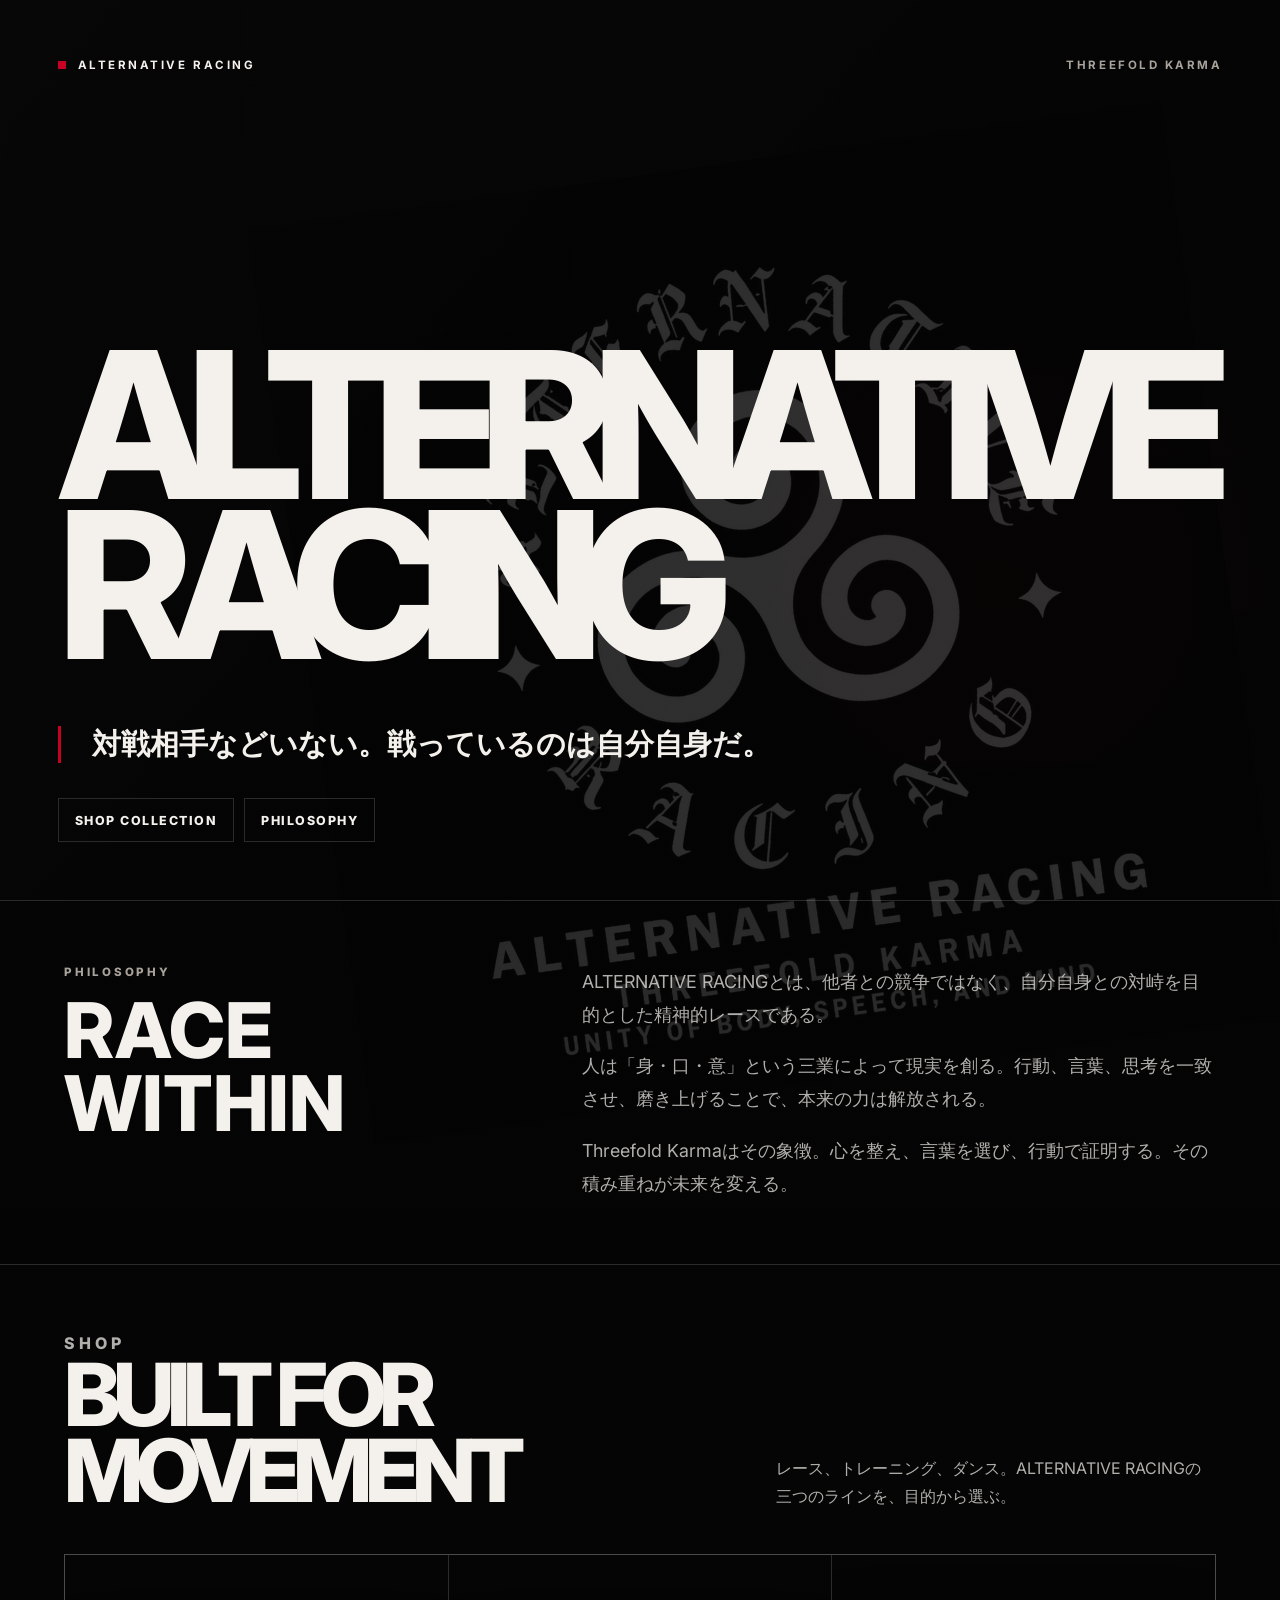
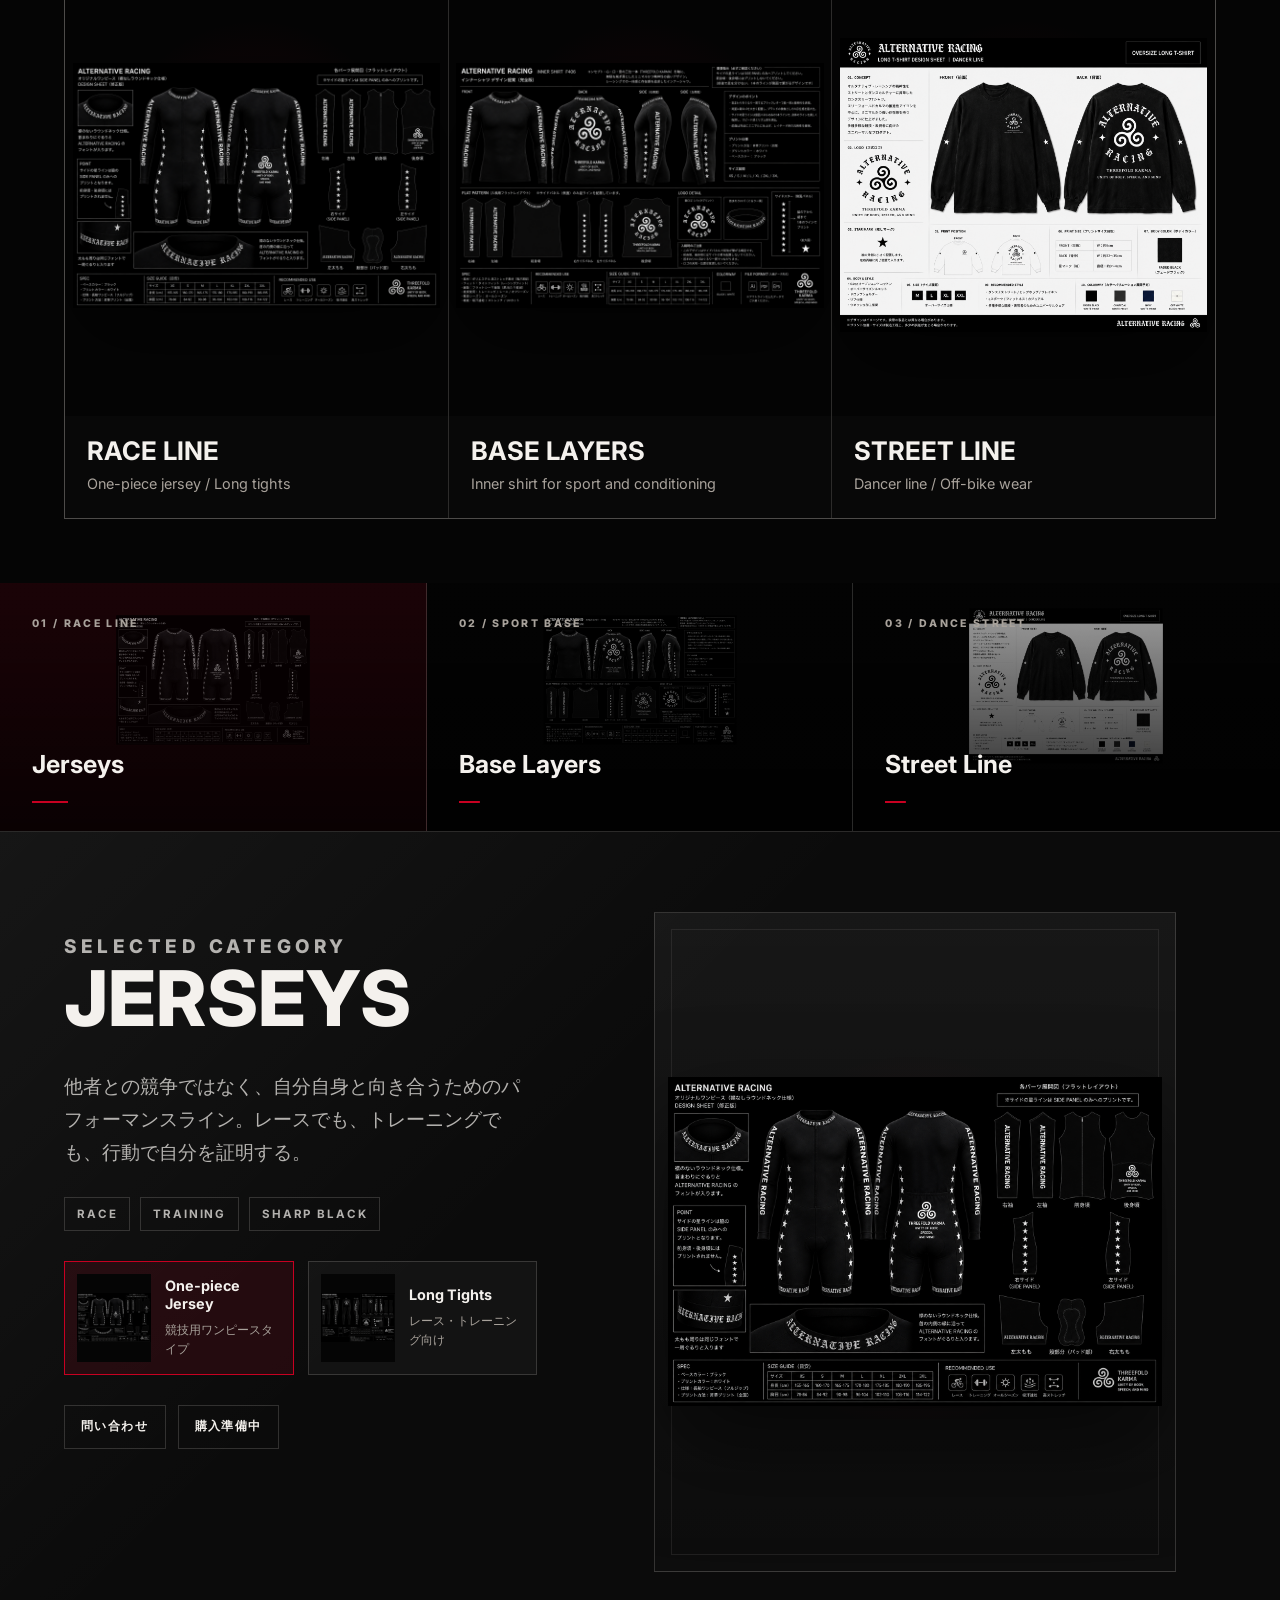
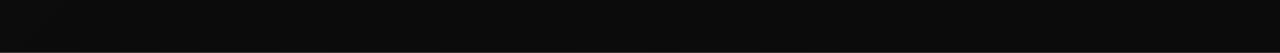
==== index.html @ b07a29a9 "Reposition watermark and lighten philosophy panel" ====
<!doctype html>
<html lang="ja">
  <head>
    <meta charset="UTF-8" />
    <meta name="viewport" content="width=device-width, initial-scale=1.0" />
    <meta
      name="description"
      content="ALTERNATIVE RACING - A performance and streetwear label built around Threefold Karma."
    />
    <title>ALTERNATIVE RACING</title>
    <link rel="preconnect" href="https://fonts.googleapis.com" />
    <link rel="preconnect" href="https://fonts.gstatic.com" crossorigin />
    <link
      href="https://fonts.googleapis.com/css2?family=Inter:wght@400;500;600;700;800&display=swap"
      rel="stylesheet"
    />
    <style>
      :root {
        color-scheme: dark;
        --bg: #030303;
        --panel: rgba(8, 8, 8, 0.76);
        --panel-strong: rgba(12, 12, 12, 0.94);
        --fg: #f4f1ed;
        --muted: #a8a29b;
        --soft: rgba(244, 241, 237, 0.72);
        --line: rgba(244, 241, 237, 0.16);
        --accent: #c80021;
        --accent-soft: rgba(200, 0, 33, 0.2);
      }

      * {
        box-sizing: border-box;
      }

      html {
        scroll-behavior: smooth;
      }

      body {
        margin: 0;
        min-height: 100vh;
        overflow-x: hidden;
        background:
          radial-gradient(circle at 78% 18%, rgba(200, 0, 33, 0.14), transparent 31rem),
          linear-gradient(130deg, rgba(255, 255, 255, 0.055), transparent 34%),
          var(--bg);
        color: var(--fg);
        font-family: Inter, "Helvetica Neue", Arial, sans-serif;
      }

      body::before {
        position: fixed;
        inset: 0;
        z-index: -1;
        pointer-events: none;
        content: "";
        background-image:
          linear-gradient(rgba(255, 255, 255, 0.028) 1px, transparent 1px),
          linear-gradient(90deg, rgba(255, 255, 255, 0.024) 1px, transparent 1px);
        background-size: 82px 82px;
        mask-image: linear-gradient(to bottom, rgba(0, 0, 0, 0.72), transparent 82%);
      }

      .page {
        padding: 0;
      }

      .cover {
        position: relative;
        display: grid;
        overflow: hidden;
        background:
          linear-gradient(180deg, rgba(3, 3, 3, 0.45), rgba(3, 3, 3, 0.8)),
          var(--panel);
        isolation: isolate;
      }

      .cover::before {
        position: absolute;
        top: 18vh;
        right: clamp(-40px, 4vw, 90px);
        z-index: -1;
        width: clamp(680px, 72vw, 1220px);
        aspect-ratio: 1;
        content: "";
        background: url("logo.png") center / contain no-repeat;
        opacity: 0.17;
        transform: rotate(-8deg);
        filter: grayscale(1);
      }

      .hero-wrap {
        display: grid;
        min-height: 100vh;
        padding: clamp(24px, 4.5vw, 72px);
      }

      .nav {
        display: flex;
        align-items: center;
        justify-content: space-between;
        align-self: start;
        gap: 24px;
        color: var(--muted);
        font-size: 0.72rem;
        font-weight: 700;
        letter-spacing: 0.22em;
        text-transform: uppercase;
      }

      .mark {
        display: inline-flex;
        align-items: center;
        gap: 12px;
        color: var(--fg);
      }

      .mark::before {
        display: inline-block;
        width: 8px;
        height: 8px;
        content: "";
        background: var(--accent);
      }

      .season {
        text-align: right;
      }

      .hero {
        display: grid;
        align-self: end;
        width: 100%;
        max-width: 1760px;
        margin-block: clamp(62px, 10vh, 128px) 0;
      }

      h1 {
        margin: 0;
        max-width: 11ch;
        font-size: clamp(4.5rem, 16vw, 14rem);
        font-family: Inter, "Helvetica Neue", Arial, sans-serif;
        font-weight: 800;
        line-height: 0.78;
        letter-spacing: -0.105em;
        text-transform: uppercase;
      }

      .title-mobile {
        display: none;
      }

      .title-line {
        display: block;
        white-space: nowrap;
      }

      .subcopy {
        position: relative;
        max-width: 720px;
        margin: clamp(32px, 5vw, 56px) 0 0;
        padding-left: clamp(18px, 3vw, 34px);
        color: var(--fg);
        font-size: clamp(1.2rem, 2.3vw, 2.25rem);
        font-weight: 600;
        line-height: 1.55;
      }

      .hero-actions {
        display: flex;
        flex-wrap: wrap;
        gap: 10px;
        margin-top: 32px;
      }

      .shop-band {
        display: grid;
        gap: clamp(22px, 4vw, 44px);
        background: #050505;
      }

      .shop-head {
        display: flex;
        align-items: end;
        justify-content: space-between;
        gap: 22px;
      }

      .shop-head h2 {
        margin: 0;
        font-size: clamp(2.6rem, 6.8vw, 7.2rem);
        font-weight: 800;
        line-height: 0.88;
        letter-spacing: -0.08em;
        text-transform: uppercase;
      }

      .shop-head p {
        max-width: 440px;
        margin: 0;
        color: var(--soft);
        font-size: 1rem;
        line-height: 1.75;
      }

      .shop-grid {
        display: grid;
        grid-template-columns: repeat(3, minmax(0, 1fr));
        gap: 1px;
        background: var(--line);
        border: 1px solid var(--line);
      }

      .shop-card {
        display: grid;
        grid-template-rows: minmax(260px, 36vw) auto;
        min-width: 0;
        color: var(--fg);
        background: #080808;
        text-decoration: none;
      }

      .shop-card-media {
        display: grid;
        place-items: center;
        overflow: hidden;
        background:
          radial-gradient(circle at 50% 45%, rgba(200, 0, 33, 0.1), transparent 45%),
          #050505;
      }

      .shop-card-media img {
        width: min(96%, 560px);
        max-height: 92%;
        object-fit: contain;
        filter: drop-shadow(0 32px 44px rgba(0, 0, 0, 0.55));
        transition: transform 220ms ease;
      }

      .shop-card:hover .shop-card-media img,
      .shop-card:focus-visible .shop-card-media img {
        transform: scale(1.04);
      }

      .shop-card-copy {
        display: grid;
        gap: 10px;
        padding: 22px;
      }

      .shop-card-copy h3 {
        margin: 0;
        font-size: clamp(1.2rem, 2vw, 1.65rem);
        line-height: 1;
        text-transform: uppercase;
      }

      .shop-card-copy p {
        margin: 0;
        color: var(--muted);
        font-size: 0.9rem;
        line-height: 1.55;
      }

      .subcopy::before {
        position: absolute;
        top: 0.18em;
        bottom: 0.1em;
        left: 0;
        width: 3px;
        content: "";
        background: var(--accent);
      }

      .section {
        padding: clamp(30px, 5vw, 72px);
        border-top: 1px solid var(--line);
      }

      .section-kicker {
        margin: 0 0 16px;
        color: var(--muted);
        font-size: 0.72rem;
        font-weight: 800;
        letter-spacing: 0.24em;
        text-transform: uppercase;
      }

      .philosophy {
        display: grid;
        grid-template-columns: minmax(0, 0.82fr) minmax(280px, 1.18fr);
        gap: clamp(26px, 6vw, 86px);
        background: rgba(3, 3, 3, 0.08);
      }

      .philosophy h2,
      .category-title {
        margin: 0;
        font-size: clamp(2.25rem, 6vw, 5.6rem);
        font-weight: 800;
        line-height: 0.95;
        letter-spacing: 0;
        text-transform: uppercase;
      }

      .philosophy-copy {
        display: grid;
        gap: 18px;
        color: var(--soft);
        font-size: clamp(1rem, 1.4vw, 1.12rem);
        line-height: 1.85;
      }

      .philosophy-copy p {
        margin: 0;
      }

      .category-tabs {
        display: grid;
      }

      .category-input {
        position: absolute;
        width: 1px;
        height: 1px;
        overflow: hidden;
        clip: rect(0 0 0 0);
        clip-path: inset(50%);
        white-space: nowrap;
      }

      .categories {
        display: grid;
        grid-template-columns: repeat(3, 1fr);
        border-top: 0;
        border-bottom: 1px solid var(--line);
      }

      .category {
        position: relative;
        display: grid;
        min-height: clamp(172px, 20vw, 248px);
        padding: clamp(22px, 3vw, 34px) clamp(18px, 3vw, 32px);
        overflow: hidden;
        border-right: 1px solid var(--line);
        color: var(--fg);
        cursor: pointer;
        isolation: isolate;
        transition: background 180ms ease, transform 180ms ease;
      }

      .category:last-child {
        border-right: 0;
      }

      .category::before {
        position: absolute;
        inset: 0;
        z-index: -2;
        content: "";
        background:
          linear-gradient(180deg, rgba(0, 0, 0, 0.08), rgba(0, 0, 0, 0.86)),
          var(--category-image) center 28% / min(70%, 190px) auto no-repeat;
        opacity: 0.76;
        transform: scale(1.02);
        transition: opacity 180ms ease, transform 180ms ease;
      }

      .category::after {
        position: absolute;
        left: clamp(18px, 3vw, 32px);
        bottom: clamp(18px, 3vw, 28px);
        width: 36px;
        height: 2px;
        content: "";
        background: var(--accent);
        transform: scaleX(0.58);
        transform-origin: left;
        transition: transform 180ms ease;
      }

      .category-kicker {
        color: var(--muted);
        font-size: 0.66rem;
        font-weight: 800;
        letter-spacing: 0.22em;
        text-transform: uppercase;
      }

      .category-name {
        align-self: end;
        margin-bottom: 18px;
        font-size: clamp(1.05rem, 2vw, 1.55rem);
        font-weight: 700;
      }

      .category:hover,
      .category:focus-visible {
        background: var(--accent-soft);
        outline: none;
        transform: translateY(-3px);
      }

      .category:hover::before,
      .category:focus-visible::before {
        opacity: 0.92;
        transform: scale(1.07);
      }

      .category:hover::after,
      .category:focus-visible::after {
        transform: scaleX(1);
      }

      #tab-jerseys:checked ~ .categories label[for="tab-jerseys"],
      #tab-base-layers:checked ~ .categories label[for="tab-base-layers"],
      #tab-street-line:checked ~ .categories label[for="tab-street-line"] {
        background: rgba(200, 0, 33, 0.12);
      }

      #tab-jerseys:checked ~ .categories label[for="tab-jerseys"]::after,
      #tab-base-layers:checked ~ .categories label[for="tab-base-layers"]::after,
      #tab-street-line:checked ~ .categories label[for="tab-street-line"]::after {
        transform: scaleX(1);
      }

      .details {
        display: grid;
      }

      .detail-panel {
        display: none;
        grid-template-columns: minmax(0, 0.88fr) minmax(300px, 1.12fr);
        align-items: start;
        gap: clamp(28px, 6vw, 86px);
        padding: clamp(24px, 5vw, 64px);
        border-bottom: 1px solid var(--line);
        background:
          linear-gradient(135deg, rgba(255, 255, 255, 0.045), transparent 42%),
          var(--panel-strong);
      }

      #tab-jerseys:checked ~ .details #detail-jerseys,
      #tab-base-layers:checked ~ .details #detail-base-layers,
      #tab-street-line:checked ~ .details #detail-street-line {
        display: grid;
      }

      .detail-copy {
        max-width: 560px;
      }

      .detail-copy p {
        margin: clamp(22px, 4vw, 34px) 0 0;
        color: var(--soft);
        font-size: clamp(1rem, 1.7vw, 1.18rem);
        line-height: 1.75;
      }

      .detail-meta {
        display: flex;
        flex-wrap: wrap;
        gap: 10px;
        margin: 28px 0 0;
        padding: 0;
        list-style: none;
      }

      .detail-meta li {
        border: 1px solid var(--line);
        padding: 9px 12px;
        color: var(--soft);
        font-size: 0.72rem;
        font-weight: 700;
        letter-spacing: 0.16em;
        text-transform: uppercase;
      }

      .product-list {
        display: grid;
        grid-template-columns: repeat(2, minmax(0, 1fr));
        gap: 14px;
        margin-top: 30px;
      }

      .product-card {
        display: grid;
        grid-template-columns: 74px minmax(0, 1fr);
        align-items: center;
        gap: 14px;
        min-height: 112px;
        border: 1px solid var(--line);
        padding: 12px;
        background: rgba(255, 255, 255, 0.03);
        color: inherit;
        cursor: pointer;
        text-align: left;
        transition: border-color 180ms ease, background 180ms ease;
      }

      .product-card:hover,
      .product-card:focus-visible,
      .product-card.is-active {
        border-color: var(--accent);
        background: rgba(200, 0, 33, 0.12);
        outline: none;
      }

      .product-thumb {
        width: 74px;
        height: 88px;
        object-fit: contain;
        background: #050505;
      }

      .product-card h3 {
        margin: 0 0 7px;
        color: var(--fg);
        font-size: 0.9rem;
        line-height: 1.25;
      }

      .product-card p {
        margin: 0;
        color: var(--muted);
        font-size: 0.78rem;
        line-height: 1.55;
      }

      .cta-row {
        display: flex;
        flex-wrap: wrap;
        gap: 12px;
        margin-top: 30px;
      }

      .cta-link {
        display: inline-flex;
        align-items: center;
        justify-content: center;
        min-height: 44px;
        border: 1px solid var(--line);
        padding: 12px 16px;
        color: var(--fg);
        font-size: 0.78rem;
        font-weight: 800;
        letter-spacing: 0.12em;
        text-decoration: none;
        text-transform: uppercase;
        transition: background 180ms ease, border-color 180ms ease;
      }

      .cta-link:hover,
      .cta-link:focus-visible {
        border-color: var(--accent);
        background: var(--accent-soft);
        outline: none;
      }

      .product-frame {
        position: sticky;
        top: 24px;
        display: grid;
        min-height: clamp(360px, 58vw, 660px);
        place-items: center;
        overflow: hidden;
        border: 1px solid var(--line);
        background:
          radial-gradient(circle, rgba(200, 0, 33, 0.12), transparent 45%),
          linear-gradient(180deg, rgba(255, 255, 255, 0.05), rgba(255, 255, 255, 0.012));
      }

      .product-frame::before {
        position: absolute;
        inset: 16px;
        content: "";
        border: 1px solid rgba(244, 241, 237, 0.08);
      }

      .product-image {
        width: min(95%, 640px);
        max-height: 88%;
        object-fit: contain;
        filter: drop-shadow(0 42px 48px rgba(0, 0, 0, 0.55));
      }

      .product-image.design-sheet {
        width: min(100%, 860px);
        max-height: 92%;
      }

      @media (max-width: 960px) {
        .philosophy,
        .detail-panel {
          grid-template-columns: 1fr;
        }

        .product-frame {
          position: relative;
          top: auto;
        }
      }

      @media (max-width: 760px) {
        .page {
          padding: 16px;
        }

        .hero-wrap,
        .section,
        .detail-panel {
          padding: 22px;
        }

        .hero-wrap {
          min-height: auto;
        }

        .cover::before {
          top: 92px;
          right: -165px;
          width: 560px;
          opacity: 0.14;
          transform: rotate(-8deg);
        }

        .nav {
          align-items: flex-start;
          font-size: 0.66rem;
        }

        .season {
          max-width: 13ch;
        }

        .hero {
          margin-block: 70px 34px;
        }

        h1 {
          max-width: 11ch;
          font-size: clamp(4.1rem, 22vw, 7.2rem);
          line-height: 0.82;
        }

        .title-desktop {
          display: none;
        }

        .title-mobile {
          display: block;
        }

        .subcopy {
          max-width: 19rem;
          font-size: 1.05rem;
        }

        .categories {
          grid-template-columns: 1fr;
          border-bottom: 0;
        }

        .category {
          min-height: 118px;
          border-right: 0;
          border-bottom: 1px solid var(--line);
        }

        .category::before {
          background-position: right 18px center;
          background-size: auto 116%;
        }

        .product-list {
          grid-template-columns: 1fr;
        }

        .shop-head {
          display: grid;
        }

        .shop-grid {
          grid-template-columns: 1fr;
        }

        .shop-card {
          grid-template-rows: minmax(260px, 82vw) auto;
        }

        .product-frame {
          min-height: 360px;
        }

        .product-image {
          width: min(94%, 420px);
        }

        .product-image.design-sheet {
          width: 100%;
        }
      }
    </style>
  </head>
  <body>
    <main class="page" aria-label="ALTERNATIVE RACING">
      <section class="cover">
        <div class="hero-wrap">
          <header class="nav" aria-label="Brand header">
            <div class="mark">Alternative Racing</div>
            <div class="season">Threefold Karma</div>
          </header>

          <div class="hero">
            <div>
              <h1 class="title-desktop">
                <span class="title-line">ALTERNATIVE</span>
                <span class="title-line">RACING</span>
              </h1>
              <h1 class="title-mobile">
                <span class="title-line">ALT</span>
                <span class="title-line">RACING</span>
              </h1>
              <p class="subcopy">
                &#23550;&#25126;&#30456;&#25163;&#12394;&#12393;&#12356;&#12394;&#12356;&#12290;&#25126;&#12387;&#12390;&#12356;&#12427;&#12398;&#12399;&#33258;&#20998;&#33258;&#36523;&#12384;&#12290;
              </p>
              <div class="hero-actions" aria-label="Primary actions">
                <a class="cta-link" href="#shop">Shop collection</a>
                <a class="cta-link" href="#philosophy">Philosophy</a>
              </div>
            </div>
          </div>
        </div>

        <section class="section philosophy" id="philosophy" aria-label="Brand philosophy">
          <div>
            <p class="section-kicker">Philosophy</p>
            <h2>Race Within</h2>
          </div>
          <div class="philosophy-copy">
            <p>
              ALTERNATIVE RACING&#12392;&#12399;&#12289;&#20182;&#32773;&#12392;&#12398;&#31478;&#20105;&#12391;&#12399;&#12394;&#12367;&#12289;&#33258;&#20998;&#33258;&#36523;&#12392;&#12398;&#23550;&#23769;&#12434;&#30446;&#30340;&#12392;&#12375;&#12383;&#31934;&#31070;&#30340;&#12524;&#12540;&#12473;&#12391;&#12354;&#12427;&#12290;
            </p>
            <p>
              &#20154;&#12399;&#12300;&#36523;&#12539;&#21475;&#12539;&#24847;&#12301;&#12392;&#12356;&#12358;&#19977;&#26989;&#12395;&#12424;&#12387;&#12390;&#29694;&#23455;&#12434;&#21109;&#12427;&#12290;&#34892;&#21205;&#12289;&#35328;&#33865;&#12289;&#24605;&#32771;&#12434;&#19968;&#33268;&#12373;&#12379;&#12289;&#30952;&#12365;&#19978;&#12370;&#12427;&#12371;&#12392;&#12391;&#12289;&#26412;&#26469;&#12398;&#21147;&#12399;&#35299;&#25918;&#12373;&#12428;&#12427;&#12290;
            </p>
            <p>
              Threefold Karma&#12399;&#12381;&#12398;&#35937;&#24500;&#12290;&#24515;&#12434;&#25972;&#12360;&#12289;&#35328;&#33865;&#12434;&#36984;&#12403;&#12289;&#34892;&#21205;&#12391;&#35388;&#26126;&#12377;&#12427;&#12290;&#12381;&#12398;&#31309;&#12415;&#37325;&#12397;&#12364;&#26410;&#26469;&#12434;&#22793;&#12360;&#12427;&#12290;
            </p>
          </div>
        </section>

        <section class="section shop-band" id="shop" aria-label="Shop collections">
          <div class="shop-head">
            <div>
              <p class="section-kicker">Shop</p>
              <h2>Built for movement</h2>
            </div>
            <p>
              &#12524;&#12540;&#12473;&#12289;&#12488;&#12524;&#12540;&#12491;&#12531;&#12464;&#12289;&#12480;&#12531;&#12473;&#12290;ALTERNATIVE RACING&#12398;&#19977;&#12388;&#12398;&#12521;&#12452;&#12531;&#12434;&#12289;&#30446;&#30340;&#12363;&#12425;&#36984;&#12406;&#12290;
            </p>
          </div>
          <div class="shop-grid">
            <a class="shop-card" href="#detail-jerseys" data-tab="tab-jerseys">
              <div class="shop-card-media">
                <img src="jersey.png" alt="Alternative Racing race line" />
              </div>
              <div class="shop-card-copy">
                <h3>Race Line</h3>
                <p>One-piece jersey / Long tights</p>
              </div>
            </a>
            <a class="shop-card" href="#detail-base-layers" data-tab="tab-base-layers">
              <div class="shop-card-media">
                <img src="assets/base-layer-design.png" alt="Alternative Racing base layer line" />
              </div>
              <div class="shop-card-copy">
                <h3>Base Layers</h3>
                <p>Inner shirt for sport and conditioning</p>
              </div>
            </a>
            <a class="shop-card" href="#detail-street-line" data-tab="tab-street-line">
              <div class="shop-card-media">
                <img src="assets/off-bike-design.png" alt="Alternative Racing street line" />
              </div>
              <div class="shop-card-copy">
                <h3>Street Line</h3>
                <p>Dancer line / Off-bike wear</p>
              </div>
            </a>
          </div>
        </section>

        <section class="category-tabs" id="products" aria-label="Product categories">
          <input class="category-input" type="radio" name="category" id="tab-jerseys" checked />
          <input class="category-input" type="radio" name="category" id="tab-base-layers" />
          <input class="category-input" type="radio" name="category" id="tab-street-line" />

          <div class="categories">
            <label
              class="category"
              style="--category-image: url('jersey.png')"
              for="tab-jerseys"
              tabindex="0"
              role="button"
              aria-controls="detail-jerseys"
              aria-expanded="true"
              aria-pressed="true"
            >
              <span class="category-kicker">01 / Race line</span>
              <span class="category-name">Jerseys</span>
            </label>
            <label
              class="category"
              style="--category-image: url('assets/base-layer-design.png')"
              for="tab-base-layers"
              tabindex="0"
              role="button"
              aria-controls="detail-base-layers"
              aria-expanded="false"
              aria-pressed="false"
            >
              <span class="category-kicker">02 / Sport base</span>
              <span class="category-name">Base Layers</span>
            </label>
            <label
              class="category"
              style="--category-image: url('assets/off-bike-design.png')"
              for="tab-street-line"
              tabindex="0"
              role="button"
              aria-controls="detail-street-line"
              aria-expanded="false"
              aria-pressed="false"
            >
              <span class="category-kicker">03 / Dance street</span>
              <span class="category-name">Street Line</span>
            </label>
          </div>

          <div class="details" aria-live="polite">
            <article class="detail-panel" id="detail-jerseys">
              <div class="detail-copy">
                <p class="section-kicker">Selected category</p>
                <h2 class="category-title">Jerseys</h2>
                <p>
                  &#20182;&#32773;&#12392;&#12398;&#31478;&#20105;&#12391;&#12399;&#12394;&#12367;&#12289;&#33258;&#20998;&#33258;&#36523;&#12392;&#21521;&#12365;&#21512;&#12358;&#12383;&#12417;&#12398;&#12497;&#12501;&#12457;&#12540;&#12510;&#12531;&#12473;&#12521;&#12452;&#12531;&#12290;&#12524;&#12540;&#12473;&#12391;&#12418;&#12289;&#12488;&#12524;&#12540;&#12491;&#12531;&#12464;&#12391;&#12418;&#12289;&#34892;&#21205;&#12391;&#33258;&#20998;&#12434;&#35388;&#26126;&#12377;&#12427;&#12290;
                </p>
                <ul class="detail-meta">
                  <li>Race</li>
                  <li>Training</li>
                  <li>Sharp black</li>
                </ul>
                <div class="product-list" aria-label="Jerseys products">
                  <article
                    class="product-card is-active"
                    tabindex="0"
                    role="button"
                    data-preview="jersey.png"
                    data-target="jerseys-preview"
                    data-alt="Alternative Racing one-piece jersey product image"
                    aria-pressed="true"
                  >
                    <img class="product-thumb" src="jersey.png" alt="Alternative Racing one-piece jersey" />
                    <div>
                      <h3>One-piece Jersey</h3>
                      <p>&#31478;&#25216;&#29992;&#12527;&#12531;&#12500;&#12540;&#12473;&#12479;&#12452;&#12503;</p>
                    </div>
                  </article>
                  <article
                    class="product-card"
                    tabindex="0"
                    role="button"
                    data-preview="assets/racing-tights.png"
                    data-target="jerseys-preview"
                    data-alt="Alternative Racing long tights design sheet"
                    aria-pressed="false"
                  >
                    <img class="product-thumb" src="assets/racing-tights.png" alt="Alternative Racing long tights" />
                    <div>
                      <h3>Long Tights</h3>
                      <p>&#12524;&#12540;&#12473;&#12539;&#12488;&#12524;&#12540;&#12491;&#12531;&#12464;&#21521;&#12369;</p>
                    </div>
                  </article>
                </div>
                <div class="cta-row">
                  <a class="cta-link" href="mailto:hello@example.com">&#21839;&#12356;&#21512;&#12431;&#12379;</a>
                  <a class="cta-link" href="#" aria-disabled="true">&#36092;&#20837;&#28310;&#20633;&#20013;</a>
                </div>
              </div>
              <figure class="product-frame" aria-label="One-piece jersey product image">
                <img
                  class="product-image"
                  id="jerseys-preview"
                  src="jersey.png"
                  alt="Alternative Racing one-piece jersey product image"
                />
              </figure>
            </article>

            <article class="detail-panel" id="detail-base-layers">
              <div class="detail-copy">
                <p class="section-kicker">Selected category</p>
                <h2 class="category-title">Base Layers</h2>
                <p>
                  &#36523;&#20307;&#12398;&#21205;&#12365;&#12434;&#25903;&#12360;&#12427;&#12505;&#12540;&#12473;&#12524;&#12452;&#12516;&#12540;&#12290;&#12488;&#12524;&#12540;&#12491;&#12531;&#12464;&#12289;&#12524;&#12540;&#12473;&#12289;&#26085;&#12293;&#12398;&#12467;&#12531;&#12487;&#12451;&#12471;&#12519;&#12531;&#12434;&#20869;&#20596;&#12363;&#12425;&#25972;&#12360;&#12427;&#12290;
                </p>
                <ul class="detail-meta">
                  <li>Training</li>
                  <li>Close fit</li>
                  <li>Conditioning</li>
                </ul>
                <div class="product-list" aria-label="Base Layers products">
                  <article class="product-card">
                    <img class="product-thumb" src="assets/base-layer-design.png" alt="Alternative Racing inner shirt" />
                    <div>
                      <h3>Inner Shirt</h3>
                      <p>Threefold Karma base layer</p>
                    </div>
                  </article>
                </div>
                <div class="cta-row">
                  <a class="cta-link" href="mailto:hello@example.com">&#21839;&#12356;&#21512;&#12431;&#12379;</a>
                  <a class="cta-link" href="#" aria-disabled="true">&#36092;&#20837;&#28310;&#20633;&#20013;</a>
                </div>
              </div>
              <figure class="product-frame" aria-label="Base layer design sheet">
                <img
                  class="product-image design-sheet"
                  src="assets/base-layer-design.png"
                  alt="Alternative Racing base layer design sheet"
                />
              </figure>
            </article>

            <article class="detail-panel" id="detail-street-line">
              <div class="detail-copy">
                <p class="section-kicker">Selected category</p>
                <h2 class="category-title">Street Line</h2>
                <p>
                  &#12480;&#12531;&#12473;&#12392;&#12473;&#12488;&#12522;&#12540;&#12488;&#12398;&#12383;&#12417;&#12398;&#12521;&#12452;&#12531;&#12290;&#12458;&#12540;&#12523;&#12489;&#12473;&#12463;&#12540;&#12523;&#12289;&#12511;&#12489;&#12523;&#12473;&#12463;&#12540;&#12523;&#12398;&#31354;&#27671;&#12434;&#12414;&#12392;&#12356;&#12289;&#21205;&#12365;&#12391;&#33258;&#20998;&#12398;&#36947;&#12434;&#25551;&#12367;&#12290;
                </p>
                <ul class="detail-meta">
                  <li>Hip hop</li>
                  <li>Street</li>
                  <li>Movement</li>
                </ul>
                <div class="product-list" aria-label="Street Line products">
                  <article class="product-card">
                    <img class="product-thumb" src="assets/off-bike-design.png" alt="Alternative Racing off-bike long T-shirt" />
                    <div>
                      <h3>Oversize Long T-shirt</h3>
                      <p>Dancer line / Off-bike wear</p>
                    </div>
                  </article>
                </div>
                <div class="cta-row">
                  <a class="cta-link" href="mailto:hello@example.com">&#21839;&#12356;&#21512;&#12431;&#12379;</a>
                  <a class="cta-link" href="#" aria-disabled="true">&#36092;&#20837;&#28310;&#20633;&#20013;</a>
                </div>
              </div>
              <figure class="product-frame" aria-label="Street line design sheet">
                <img
                  class="product-image design-sheet"
                  src="assets/off-bike-design.png"
                  alt="Alternative Racing off-bike street line design sheet"
                />
              </figure>
            </article>
          </div>
        </section>
      </section>
    </main>
    <script>
      const categoryCards = document.querySelectorAll(".category");
      const productCards = document.querySelectorAll(".product-card[data-preview]");
      const shopCards = document.querySelectorAll(".shop-card[data-tab]");

      const syncCategoryState = () => {
        categoryCards.forEach((category) => {
          const input = document.getElementById(category.htmlFor);
          const isSelected = Boolean(input?.checked);

          category.setAttribute("aria-expanded", String(isSelected));
          category.setAttribute("aria-pressed", String(isSelected));
        });
      };

      categoryCards.forEach((category) => {
        const input = document.getElementById(category.htmlFor);
        const targetId = category.getAttribute("aria-controls");

        category.addEventListener("keydown", (event) => {
          if (event.key === "Enter" || event.key === " ") {
            event.preventDefault();
            category.click();
          }
        });

        category.addEventListener("click", () => {
          window.setTimeout(() => {
            document.getElementById(targetId)?.scrollIntoView({ behavior: "smooth", block: "start" });
          }, 80);
        });

        input?.addEventListener("change", syncCategoryState);
        input?.addEventListener("change", () => {
          window.setTimeout(() => {
            document.getElementById(targetId)?.scrollIntoView({ behavior: "smooth", block: "start" });
          }, 80);
        });
      });

      const selectProduct = (card) => {
        const target = document.getElementById(card.dataset.target);

        if (!target) {
          return;
        }

        target.src = card.dataset.preview;
        target.alt = card.dataset.alt || "";

        document
          .querySelectorAll(`.product-card[data-target="${card.dataset.target}"]`)
          .forEach((item) => {
            const isSelected = item === card;
            item.classList.toggle("is-active", isSelected);
            item.setAttribute("aria-pressed", String(isSelected));
          });
      };

      productCards.forEach((card) => {
        card.addEventListener("click", () => selectProduct(card));

        card.addEventListener("keydown", (event) => {
          if (event.key === "Enter" || event.key === " ") {
            event.preventDefault();
            selectProduct(card);
          }
        });
      });

      shopCards.forEach((card) => {
        card.addEventListener("click", (event) => {
          const input = document.getElementById(card.dataset.tab);

          if (!input) {
            return;
          }

          event.preventDefault();
          input.checked = true;
          syncCategoryState();

          const target = document.querySelector(card.getAttribute("href"));
          window.setTimeout(() => {
            target?.scrollIntoView({ behavior: "smooth", block: "start" });
          }, 80);
        });
      });

      syncCategoryState();
    </script>
  </body>
</html>
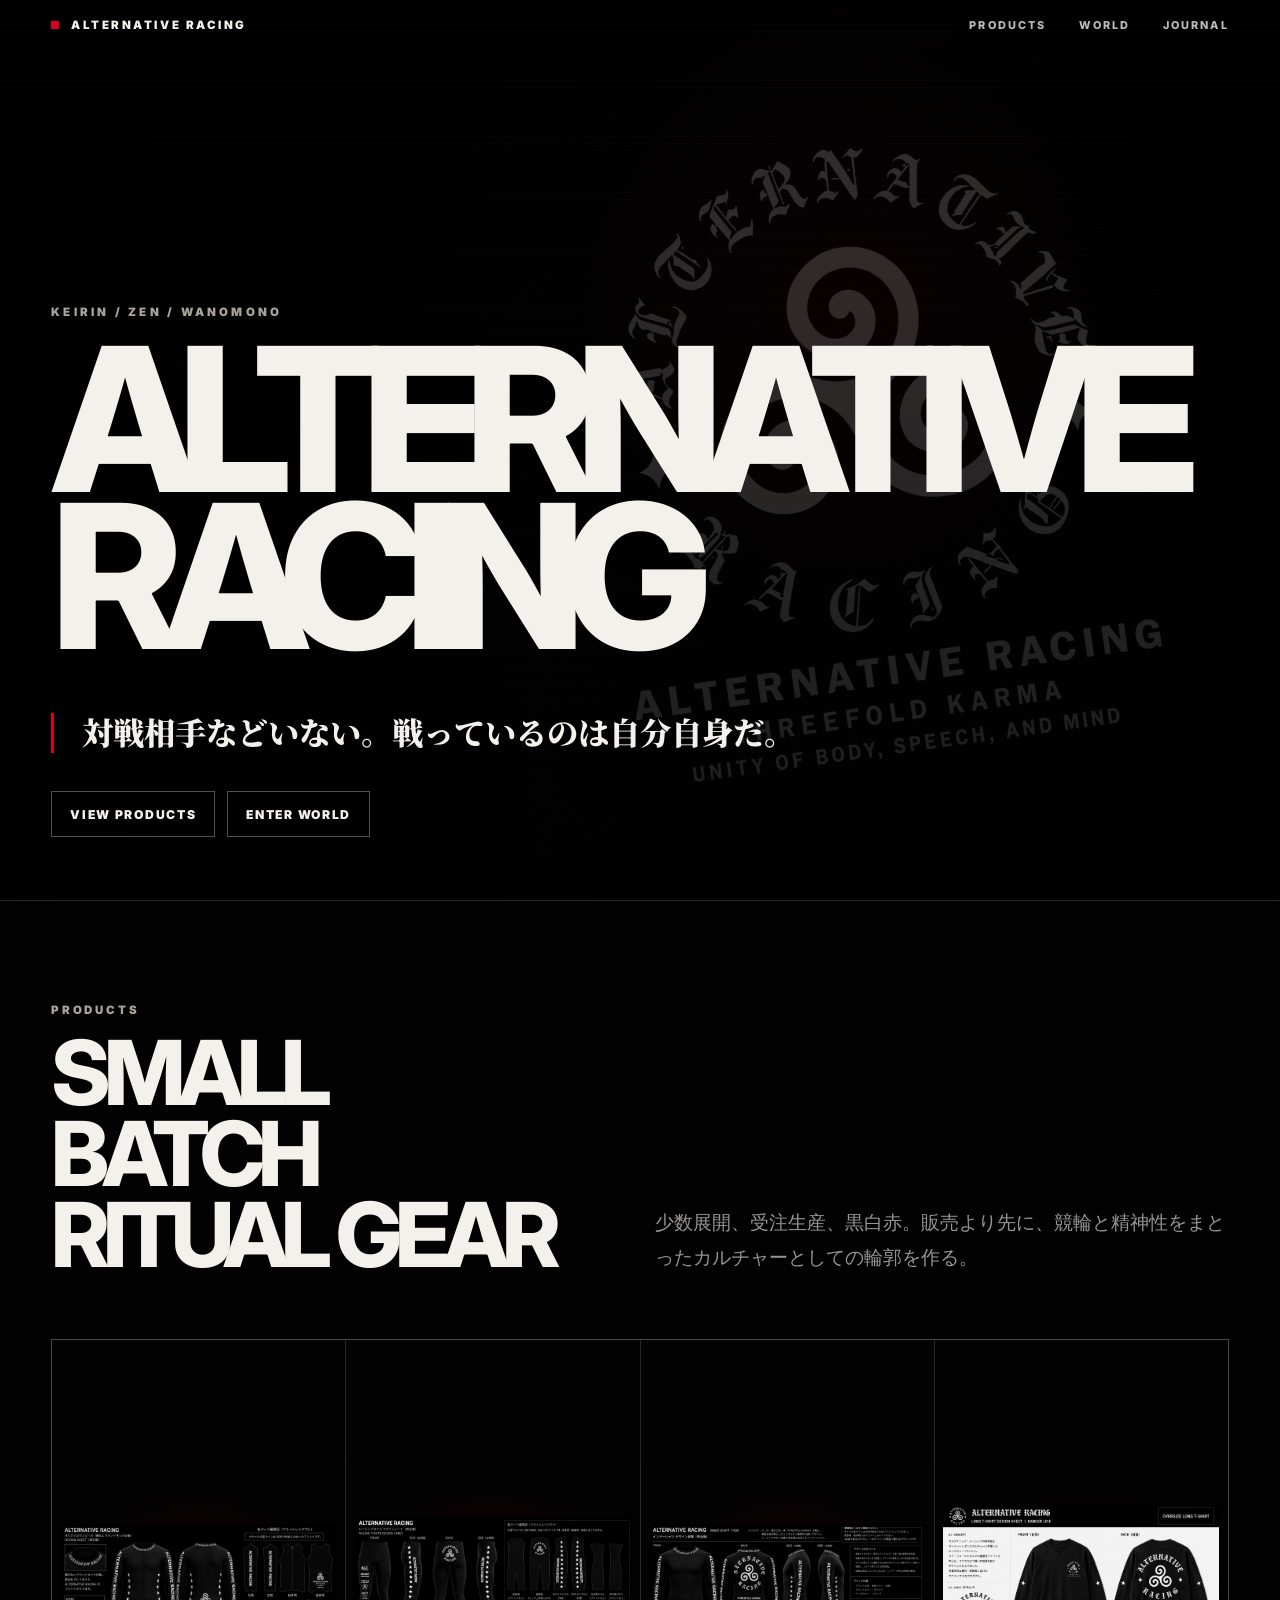
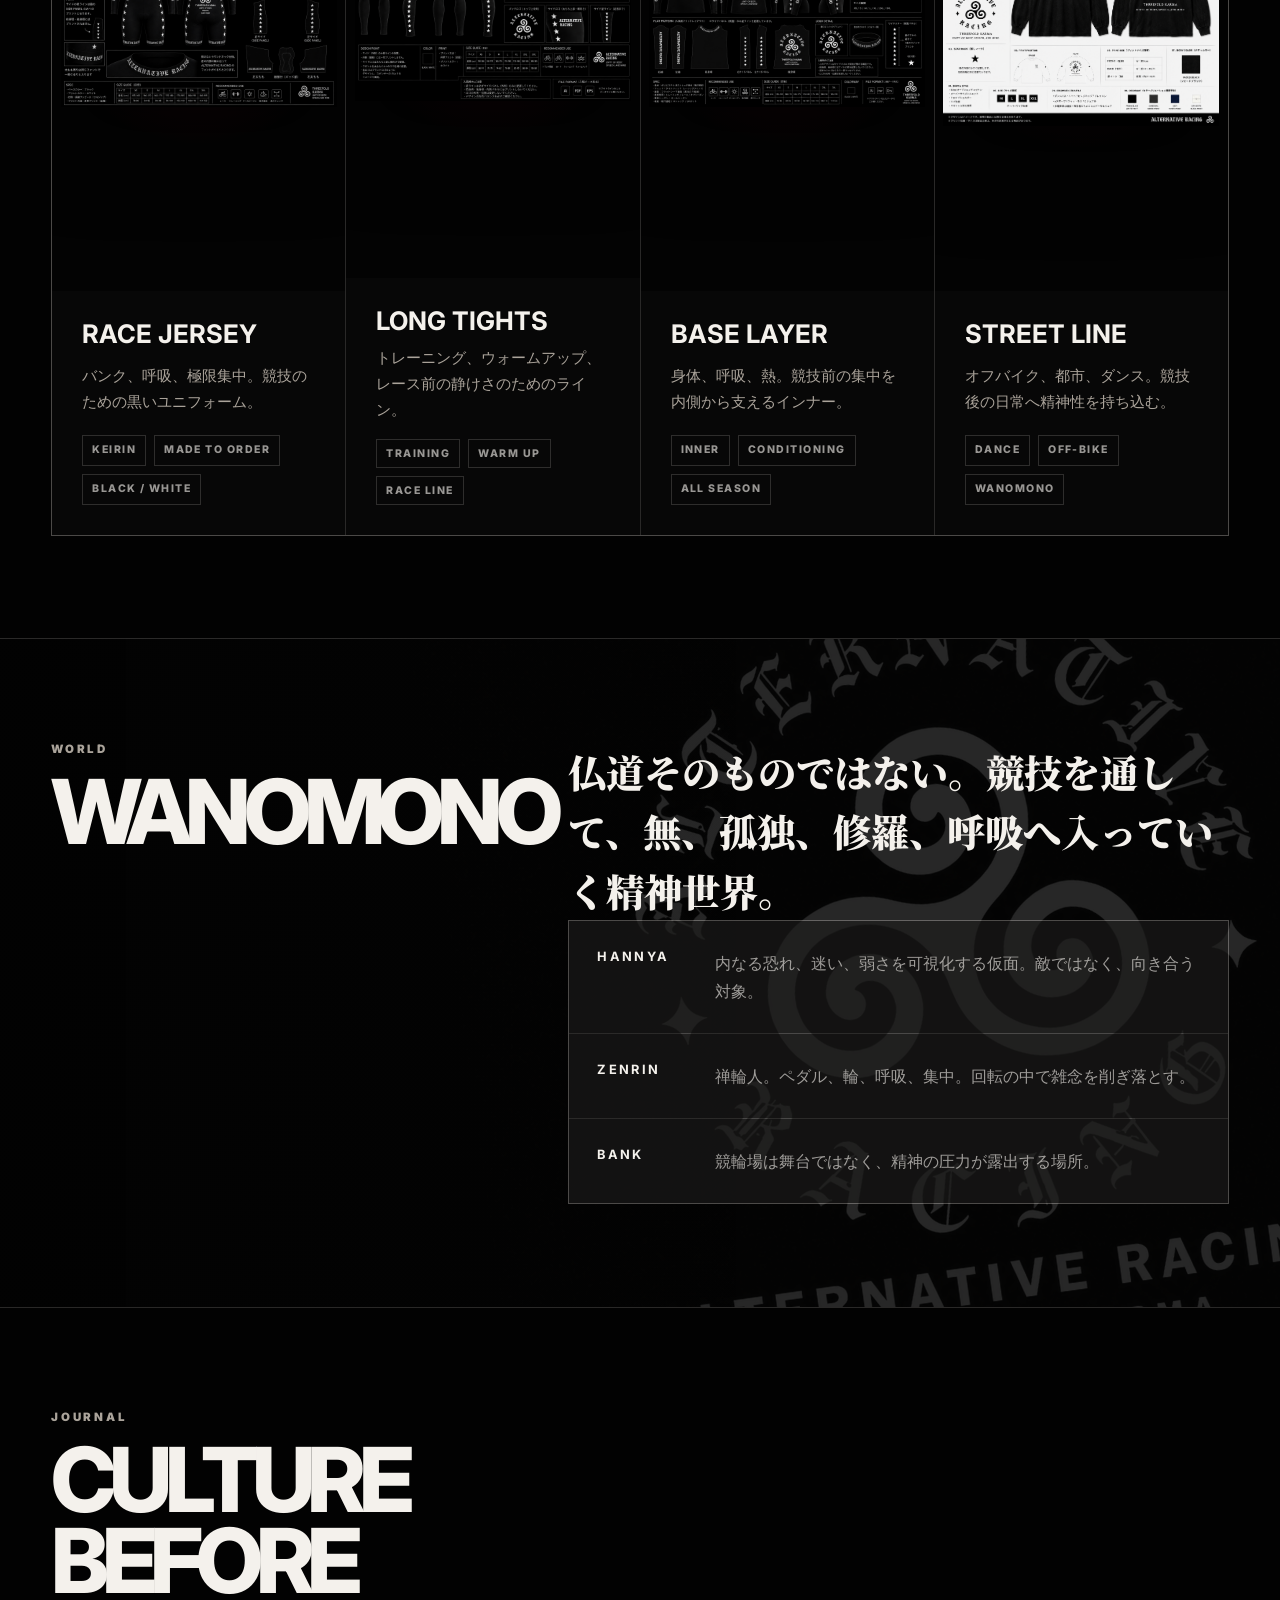
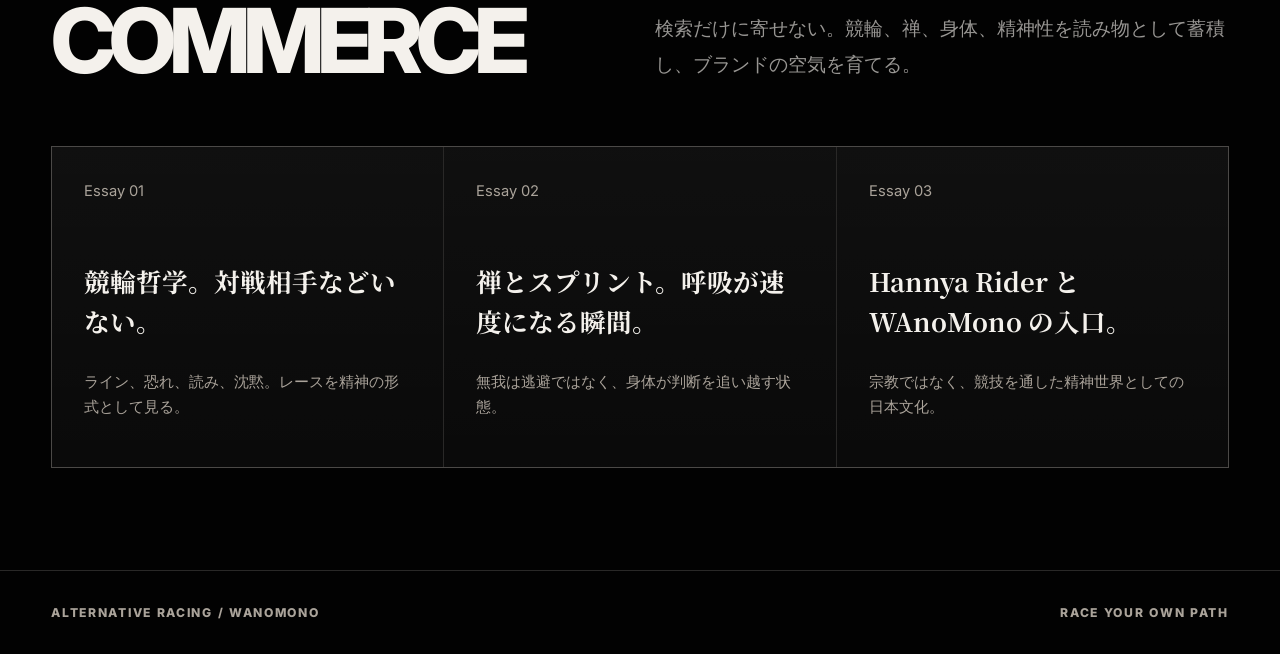
==== commit 63e4afad: "Rebuild site as WAnoMono brand experience" ====
--- a/index.html
+++ b/index.html
@@ -5,27 +5,27 @@
     <meta name="viewport" content="width=device-width, initial-scale=1.0" />
     <meta
       name="description"
-      content="ALTERNATIVE RACING - A performance and streetwear label built around Threefold Karma."
+      content="ALTERNATIVE RACING / WAnoMono - KEIRIN, Zen, movement, and Japanese racing culture."
     />
-    <title>ALTERNATIVE RACING</title>
+    <title>ALTERNATIVE RACING / WAnoMono</title>
     <link rel="preconnect" href="https://fonts.googleapis.com" />
     <link rel="preconnect" href="https://fonts.gstatic.com" crossorigin />
     <link
-      href="https://fonts.googleapis.com/css2?family=Inter:wght@400;500;600;700;800&display=swap"
+      href="https://fonts.googleapis.com/css2?family=Inter:wght@400;500;600;700;800;900&family=Noto+Serif+JP:wght@500;700;900&display=swap"
       rel="stylesheet"
     />
     <style>
       :root {
         color-scheme: dark;
-        --bg: #030303;
-        --panel: rgba(8, 8, 8, 0.76);
-        --panel-strong: rgba(12, 12, 12, 0.94);
-        --fg: #f4f1ed;
-        --muted: #a8a29b;
-        --soft: rgba(244, 241, 237, 0.72);
-        --line: rgba(244, 241, 237, 0.16);
-        --accent: #c80021;
-        --accent-soft: rgba(200, 0, 33, 0.2);
+        --bg: #020202;
+        --ink: #f4f1ec;
+        --muted: #aaa39a;
+        --dim: rgba(244, 241, 236, 0.62);
+        --line: rgba(244, 241, 236, 0.16);
+        --line-strong: rgba(244, 241, 236, 0.32);
+        --panel: rgba(7, 7, 7, 0.68);
+        --red: #d90024;
+        --deep-red: rgba(217, 0, 36, 0.2);
       }
 
       * {
@@ -38,172 +38,417 @@
 
       body {
         margin: 0;
-        min-height: 100vh;
         overflow-x: hidden;
-        background:
-          radial-gradient(circle at 78% 18%, rgba(200, 0, 33, 0.14), transparent 31rem),
-          linear-gradient(130deg, rgba(255, 255, 255, 0.055), transparent 34%),
-          var(--bg);
-        color: var(--fg);
+        background: var(--bg);
+        color: var(--ink);
         font-family: Inter, "Helvetica Neue", Arial, sans-serif;
       }
 
       body::before {
         position: fixed;
         inset: 0;
-        z-index: -1;
+        z-index: -3;
         pointer-events: none;
         content: "";
+        background:
+          radial-gradient(circle at 74% 12%, rgba(217, 0, 36, 0.11), transparent 30rem),
+          radial-gradient(circle at 14% 70%, rgba(255, 255, 255, 0.055), transparent 26rem),
+          linear-gradient(180deg, #050505 0%, #020202 52%, #080808 100%);
+      }
+
+      body::after {
+        position: fixed;
+        inset: 0;
+        z-index: -2;
+        pointer-events: none;
+        content: "";
+        opacity: 0.38;
         background-image:
-          linear-gradient(rgba(255, 255, 255, 0.028) 1px, transparent 1px),
-          linear-gradient(90deg, rgba(255, 255, 255, 0.024) 1px, transparent 1px);
-        background-size: 82px 82px;
-        mask-image: linear-gradient(to bottom, rgba(0, 0, 0, 0.72), transparent 82%);
-      }
-
-      .page {
-        padding: 0;
-      }
-
-      .cover {
+          linear-gradient(rgba(255, 255, 255, 0.035) 1px, transparent 1px),
+          linear-gradient(90deg, rgba(255, 255, 255, 0.025) 1px, transparent 1px);
+        background-size: 96px 96px;
+        mask-image: linear-gradient(to bottom, black, transparent 82%);
+      }
+
+      a {
+        color: inherit;
+      }
+
+      img {
+        display: block;
+        max-width: 100%;
+      }
+
+      .site-header {
+        position: fixed;
+        top: 0;
+        left: 0;
+        right: 0;
+        z-index: 20;
+        display: flex;
+        align-items: center;
+        justify-content: space-between;
+        gap: 24px;
+        padding: 18px clamp(18px, 4vw, 58px);
+        color: var(--ink);
+        mix-blend-mode: difference;
+      }
+
+      .brand-mark {
+        display: inline-flex;
+        align-items: center;
+        gap: 12px;
+        font-size: 0.72rem;
+        font-weight: 900;
+        letter-spacing: 0.22em;
+        text-decoration: none;
+        text-transform: uppercase;
+      }
+
+      .brand-mark::before {
+        width: 8px;
+        height: 8px;
+        content: "";
+        background: var(--red);
+      }
+
+      .site-nav {
+        display: flex;
+        gap: clamp(14px, 2.6vw, 32px);
+        font-size: 0.68rem;
+        font-weight: 800;
+        letter-spacing: 0.2em;
+        text-transform: uppercase;
+      }
+
+      .site-nav a {
+        color: var(--ink);
+        text-decoration: none;
+        opacity: 0.78;
+      }
+
+      .site-nav a:hover,
+      .site-nav a:focus-visible {
+        opacity: 1;
+        outline: none;
+      }
+
+      .hero {
         position: relative;
-        display: grid;
+        min-height: 100svh;
+        overflow: hidden;
+        isolation: isolate;
+      }
+
+      .hero-film {
+        position: absolute;
+        inset: 0;
+        z-index: -2;
         overflow: hidden;
         background:
-          linear-gradient(180deg, rgba(3, 3, 3, 0.45), rgba(3, 3, 3, 0.8)),
-          var(--panel);
-        isolation: isolate;
-      }
-
-      .cover::before {
+          linear-gradient(90deg, rgba(0, 0, 0, 0.96), rgba(0, 0, 0, 0.52) 42%, rgba(0, 0, 0, 0.92)),
+          radial-gradient(circle at 70% 35%, rgba(217, 0, 36, 0.18), transparent 22rem),
+          #030303;
+      }
+
+      .hero-film::before {
         position: absolute;
-        top: 18vh;
-        right: clamp(-40px, 4vw, 90px);
-        z-index: -1;
-        width: clamp(680px, 72vw, 1220px);
+        top: 7%;
+        right: clamp(-160px, 4vw, 120px);
+        width: clamp(620px, 58vw, 1120px);
         aspect-ratio: 1;
         content: "";
         background: url("logo.png") center / contain no-repeat;
-        opacity: 0.17;
+        opacity: 0.2;
         transform: rotate(-8deg);
-        filter: grayscale(1);
-      }
-
-      .hero-wrap {
-        display: grid;
-        min-height: 100vh;
-        padding: clamp(24px, 4.5vw, 72px);
-      }
-
-      .nav {
-        display: flex;
-        align-items: center;
-        justify-content: space-between;
-        align-self: start;
-        gap: 24px;
+        animation: breathe 9s ease-in-out infinite;
+      }
+
+      .hero-film::after {
+        position: absolute;
+        inset: 0;
+        content: "";
+        background:
+          linear-gradient(180deg, rgba(0, 0, 0, 0.2), #020202 98%),
+          repeating-linear-gradient(
+            0deg,
+            rgba(255, 255, 255, 0.035),
+            rgba(255, 255, 255, 0.035) 1px,
+            transparent 1px,
+            transparent 7px
+          );
+        opacity: 0.45;
+      }
+
+      @keyframes breathe {
+        0%,
+        100% {
+          opacity: 0.16;
+          transform: rotate(-8deg) scale(0.98);
+        }
+
+        50% {
+          opacity: 0.26;
+          transform: rotate(-8deg) scale(1.04);
+        }
+      }
+
+      .hero-inner {
+        display: grid;
+        align-content: end;
+        min-height: 100svh;
+        padding: clamp(96px, 12vh, 150px) clamp(18px, 4vw, 58px) clamp(34px, 7vh, 72px);
+      }
+
+      .hero-kicker {
+        margin: 0 0 22px;
         color: var(--muted);
         font-size: 0.72rem;
-        font-weight: 700;
-        letter-spacing: 0.22em;
-        text-transform: uppercase;
-      }
-
-      .mark {
-        display: inline-flex;
-        align-items: center;
-        gap: 12px;
-        color: var(--fg);
-      }
-
-      .mark::before {
-        display: inline-block;
-        width: 8px;
-        height: 8px;
-        content: "";
-        background: var(--accent);
-      }
-
-      .season {
-        text-align: right;
-      }
-
-      .hero {
-        display: grid;
-        align-self: end;
-        width: 100%;
-        max-width: 1760px;
-        margin-block: clamp(62px, 10vh, 128px) 0;
-      }
-
-      h1 {
+        font-weight: 900;
+        letter-spacing: 0.28em;
+        text-transform: uppercase;
+      }
+
+      .hero-title {
+        max-width: 11ch;
         margin: 0;
-        max-width: 11ch;
-        font-size: clamp(4.5rem, 16vw, 14rem);
-        font-family: Inter, "Helvetica Neue", Arial, sans-serif;
+        font-size: clamp(4.8rem, 15.7vw, 15rem);
         font-weight: 800;
         line-height: 0.78;
         letter-spacing: -0.105em;
         text-transform: uppercase;
       }
 
-      .title-mobile {
-        display: none;
-      }
-
-      .title-line {
+      .hero-title span {
         display: block;
         white-space: nowrap;
       }
 
-      .subcopy {
+      .hero-copy {
         position: relative;
-        max-width: 720px;
-        margin: clamp(32px, 5vw, 56px) 0 0;
-        padding-left: clamp(18px, 3vw, 34px);
-        color: var(--fg);
-        font-size: clamp(1.2rem, 2.3vw, 2.25rem);
-        font-weight: 600;
+        max-width: 820px;
+        margin: clamp(28px, 5vw, 54px) 0 0;
+        padding-left: clamp(18px, 2.4vw, 34px);
+        color: var(--ink);
+        font-family: "Noto Serif JP", serif;
+        font-size: clamp(1.3rem, 2.45vw, 2.65rem);
+        font-weight: 900;
         line-height: 1.55;
+      }
+
+      .hero-copy::before {
+        position: absolute;
+        top: 0.15em;
+        bottom: 0.12em;
+        left: 0;
+        width: 3px;
+        content: "";
+        background: var(--red);
       }
 
       .hero-actions {
         display: flex;
         flex-wrap: wrap;
-        gap: 10px;
-        margin-top: 32px;
-      }
-
-      .shop-band {
-        display: grid;
-        gap: clamp(22px, 4vw, 44px);
-        background: #050505;
-      }
-
-      .shop-head {
+        gap: 12px;
+        margin-top: 34px;
+      }
+
+      .button {
+        display: inline-flex;
+        align-items: center;
+        justify-content: center;
+        min-height: 46px;
+        border: 1px solid var(--line-strong);
+        padding: 13px 18px;
+        color: var(--ink);
+        font-size: 0.76rem;
+        font-weight: 900;
+        letter-spacing: 0.14em;
+        text-decoration: none;
+        text-transform: uppercase;
+        background: rgba(0, 0, 0, 0.22);
+        transition: background 180ms ease, border-color 180ms ease;
+      }
+
+      .button:hover,
+      .button:focus-visible {
+        border-color: var(--red);
+        background: var(--deep-red);
+        outline: none;
+      }
+
+      .section {
+        padding: clamp(52px, 8vw, 122px) clamp(18px, 4vw, 58px);
+        border-top: 1px solid var(--line);
+      }
+
+      .section-head {
+        display: grid;
+        grid-template-columns: minmax(0, 0.92fr) minmax(280px, 1fr);
+        align-items: end;
+        gap: clamp(28px, 6vw, 92px);
+        margin-bottom: clamp(28px, 5vw, 68px);
+      }
+
+      .eyebrow {
+        margin: 0 0 16px;
+        color: var(--muted);
+        font-size: 0.72rem;
+        font-weight: 900;
+        letter-spacing: 0.24em;
+        text-transform: uppercase;
+      }
+
+      .section-title {
+        margin: 0;
+        font-size: clamp(2.6rem, 7vw, 8rem);
+        font-weight: 800;
+        line-height: 0.9;
+        letter-spacing: -0.08em;
+        text-transform: uppercase;
+      }
+
+      .lead {
+        max-width: 620px;
+        margin: 0;
+        color: var(--dim);
+        font-size: clamp(1rem, 1.45vw, 1.2rem);
+        line-height: 1.9;
+      }
+
+      .product-grid {
+        display: grid;
+        grid-template-columns: repeat(4, minmax(0, 1fr));
+        gap: 1px;
+        background: var(--line);
+        border: 1px solid var(--line);
+      }
+
+      .product {
+        display: grid;
+        min-width: 0;
+        background: #070707;
+      }
+
+      .product-media {
+        display: grid;
+        min-height: clamp(340px, 42vw, 620px);
+        place-items: center;
+        overflow: hidden;
+        background:
+          radial-gradient(circle at center, rgba(217, 0, 36, 0.12), transparent 43%),
+          #030303;
+      }
+
+      .product-media img {
+        width: min(94%, 620px);
+        max-height: 92%;
+        object-fit: contain;
+        filter: drop-shadow(0 34px 42px rgba(0, 0, 0, 0.58));
+      }
+
+      .product-copy {
+        display: grid;
+        gap: 12px;
+        padding: clamp(20px, 3vw, 30px);
+      }
+
+      .product-copy h3 {
+        margin: 0;
+        font-size: clamp(1.3rem, 2vw, 1.9rem);
+        line-height: 1;
+        text-transform: uppercase;
+      }
+
+      .product-copy p {
+        margin: 0;
+        color: var(--muted);
+        font-size: 0.95rem;
+        line-height: 1.7;
+      }
+
+      .meta-row {
         display: flex;
-        align-items: end;
-        justify-content: space-between;
-        gap: 22px;
-      }
-
-      .shop-head h2 {
+        flex-wrap: wrap;
+        gap: 8px;
+        margin-top: 4px;
+      }
+
+      .meta-row span {
+        border: 1px solid var(--line);
+        padding: 7px 9px;
+        color: var(--dim);
+        font-size: 0.66rem;
+        font-weight: 800;
+        letter-spacing: 0.14em;
+        text-transform: uppercase;
+      }
+
+      .world {
+        position: relative;
+        overflow: hidden;
+        background:
+          linear-gradient(90deg, rgba(2, 2, 2, 0.94), rgba(2, 2, 2, 0.52)),
+          #050505;
+        isolation: isolate;
+      }
+
+      .world::before {
+        position: absolute;
+        top: 50%;
+        right: -12vw;
+        z-index: -1;
+        width: min(76vw, 980px);
+        aspect-ratio: 1;
+        content: "";
+        background: url("logo.png") center / contain no-repeat;
+        opacity: 0.14;
+        transform: translateY(-50%) rotate(-8deg);
+      }
+
+      .world-grid {
+        display: grid;
+        grid-template-columns: minmax(0, 0.8fr) minmax(280px, 1.2fr);
+        gap: clamp(28px, 6vw, 92px);
+      }
+
+      .world-statement {
+        max-width: 760px;
         margin: 0;
-        font-size: clamp(2.6rem, 6.8vw, 7.2rem);
-        font-weight: 800;
-        line-height: 0.88;
-        letter-spacing: -0.08em;
-        text-transform: uppercase;
-      }
-
-      .shop-head p {
-        max-width: 440px;
-        margin: 0;
-        color: var(--soft);
-        font-size: 1rem;
+        font-family: "Noto Serif JP", serif;
+        font-size: clamp(1.35rem, 3vw, 3.3rem);
+        font-weight: 900;
+        line-height: 1.55;
+      }
+
+      .world-list {
+        display: grid;
+        gap: 1px;
+        background: var(--line);
+        border: 1px solid var(--line);
+      }
+
+      .world-item {
+        display: grid;
+        grid-template-columns: 10ch minmax(0, 1fr);
+        gap: 18px;
+        padding: clamp(18px, 3vw, 28px);
+        background: rgba(0, 0, 0, 0.56);
+      }
+
+      .world-item b {
+        color: var(--ink);
+        font-size: 0.8rem;
+        letter-spacing: 0.18em;
+        text-transform: uppercase;
+      }
+
+      .world-item span {
+        color: var(--dim);
         line-height: 1.75;
       }
 
-      .shop-grid {
+      .journal-grid {
         display: grid;
         grid-template-columns: repeat(3, minmax(0, 1fr));
         gap: 1px;
@@ -211,856 +456,259 @@
         border: 1px solid var(--line);
       }
 
-      .shop-card {
-        display: grid;
-        grid-template-rows: minmax(260px, 36vw) auto;
-        min-width: 0;
-        color: var(--fg);
-        background: #080808;
+      .journal-card {
+        display: grid;
+        gap: 28px;
+        min-height: 320px;
+        padding: clamp(20px, 3vw, 32px);
+        color: var(--ink);
+        background:
+          linear-gradient(180deg, rgba(255, 255, 255, 0.035), rgba(255, 255, 255, 0.01)),
+          #070707;
         text-decoration: none;
       }
 
-      .shop-card-media {
-        display: grid;
-        place-items: center;
-        overflow: hidden;
-        background:
-          radial-gradient(circle at 50% 45%, rgba(200, 0, 33, 0.1), transparent 45%),
-          #050505;
-      }
-
-      .shop-card-media img {
-        width: min(96%, 560px);
-        max-height: 92%;
-        object-fit: contain;
-        filter: drop-shadow(0 32px 44px rgba(0, 0, 0, 0.55));
-        transition: transform 220ms ease;
-      }
-
-      .shop-card:hover .shop-card-media img,
-      .shop-card:focus-visible .shop-card-media img {
-        transform: scale(1.04);
-      }
-
-      .shop-card-copy {
-        display: grid;
-        gap: 10px;
-        padding: 22px;
-      }
-
-      .shop-card-copy h3 {
-        margin: 0;
-        font-size: clamp(1.2rem, 2vw, 1.65rem);
-        line-height: 1;
-        text-transform: uppercase;
-      }
-
-      .shop-card-copy p {
+      .journal-card h3 {
+        margin: auto 0 0;
+        font-family: "Noto Serif JP", serif;
+        font-size: clamp(1.25rem, 2vw, 1.85rem);
+        line-height: 1.55;
+      }
+
+      .journal-card p {
         margin: 0;
         color: var(--muted);
-        font-size: 0.9rem;
-        line-height: 1.55;
-      }
-
-      .subcopy::before {
-        position: absolute;
-        top: 0.18em;
-        bottom: 0.1em;
-        left: 0;
-        width: 3px;
-        content: "";
-        background: var(--accent);
-      }
-
-      .section {
-        padding: clamp(30px, 5vw, 72px);
+        font-size: 0.92rem;
+        line-height: 1.7;
+      }
+
+      .site-footer {
+        display: grid;
+        grid-template-columns: minmax(0, 1fr) auto;
+        gap: 28px;
+        padding: 34px clamp(18px, 4vw, 58px);
         border-top: 1px solid var(--line);
-      }
-
-      .section-kicker {
-        margin: 0 0 16px;
         color: var(--muted);
-        font-size: 0.72rem;
+        font-size: 0.76rem;
         font-weight: 800;
-        letter-spacing: 0.24em;
-        text-transform: uppercase;
-      }
-
-      .philosophy {
-        display: grid;
-        grid-template-columns: minmax(0, 0.82fr) minmax(280px, 1.18fr);
-        gap: clamp(26px, 6vw, 86px);
-        background: rgba(3, 3, 3, 0.08);
-      }
-
-      .philosophy h2,
-      .category-title {
-        margin: 0;
-        font-size: clamp(2.25rem, 6vw, 5.6rem);
-        font-weight: 800;
-        line-height: 0.95;
-        letter-spacing: 0;
-        text-transform: uppercase;
-      }
-
-      .philosophy-copy {
-        display: grid;
-        gap: 18px;
-        color: var(--soft);
-        font-size: clamp(1rem, 1.4vw, 1.12rem);
-        line-height: 1.85;
-      }
-
-      .philosophy-copy p {
-        margin: 0;
-      }
-
-      .category-tabs {
-        display: grid;
-      }
-
-      .category-input {
-        position: absolute;
-        width: 1px;
-        height: 1px;
-        overflow: hidden;
-        clip: rect(0 0 0 0);
-        clip-path: inset(50%);
-        white-space: nowrap;
-      }
-
-      .categories {
-        display: grid;
-        grid-template-columns: repeat(3, 1fr);
-        border-top: 0;
-        border-bottom: 1px solid var(--line);
-      }
-
-      .category {
-        position: relative;
-        display: grid;
-        min-height: clamp(172px, 20vw, 248px);
-        padding: clamp(22px, 3vw, 34px) clamp(18px, 3vw, 32px);
-        overflow: hidden;
-        border-right: 1px solid var(--line);
-        color: var(--fg);
-        cursor: pointer;
-        isolation: isolate;
-        transition: background 180ms ease, transform 180ms ease;
-      }
-
-      .category:last-child {
-        border-right: 0;
-      }
-
-      .category::before {
-        position: absolute;
-        inset: 0;
-        z-index: -2;
-        content: "";
-        background:
-          linear-gradient(180deg, rgba(0, 0, 0, 0.08), rgba(0, 0, 0, 0.86)),
-          var(--category-image) center 28% / min(70%, 190px) auto no-repeat;
-        opacity: 0.76;
-        transform: scale(1.02);
-        transition: opacity 180ms ease, transform 180ms ease;
-      }
-
-      .category::after {
-        position: absolute;
-        left: clamp(18px, 3vw, 32px);
-        bottom: clamp(18px, 3vw, 28px);
-        width: 36px;
-        height: 2px;
-        content: "";
-        background: var(--accent);
-        transform: scaleX(0.58);
-        transform-origin: left;
-        transition: transform 180ms ease;
-      }
-
-      .category-kicker {
-        color: var(--muted);
-        font-size: 0.66rem;
-        font-weight: 800;
-        letter-spacing: 0.22em;
-        text-transform: uppercase;
-      }
-
-      .category-name {
-        align-self: end;
-        margin-bottom: 18px;
-        font-size: clamp(1.05rem, 2vw, 1.55rem);
-        font-weight: 700;
-      }
-
-      .category:hover,
-      .category:focus-visible {
-        background: var(--accent-soft);
-        outline: none;
-        transform: translateY(-3px);
-      }
-
-      .category:hover::before,
-      .category:focus-visible::before {
-        opacity: 0.92;
-        transform: scale(1.07);
-      }
-
-      .category:hover::after,
-      .category:focus-visible::after {
-        transform: scaleX(1);
-      }
-
-      #tab-jerseys:checked ~ .categories label[for="tab-jerseys"],
-      #tab-base-layers:checked ~ .categories label[for="tab-base-layers"],
-      #tab-street-line:checked ~ .categories label[for="tab-street-line"] {
-        background: rgba(200, 0, 33, 0.12);
-      }
-
-      #tab-jerseys:checked ~ .categories label[for="tab-jerseys"]::after,
-      #tab-base-layers:checked ~ .categories label[for="tab-base-layers"]::after,
-      #tab-street-line:checked ~ .categories label[for="tab-street-line"]::after {
-        transform: scaleX(1);
-      }
-
-      .details {
-        display: grid;
-      }
-
-      .detail-panel {
-        display: none;
-        grid-template-columns: minmax(0, 0.88fr) minmax(300px, 1.12fr);
-        align-items: start;
-        gap: clamp(28px, 6vw, 86px);
-        padding: clamp(24px, 5vw, 64px);
-        border-bottom: 1px solid var(--line);
-        background:
-          linear-gradient(135deg, rgba(255, 255, 255, 0.045), transparent 42%),
-          var(--panel-strong);
-      }
-
-      #tab-jerseys:checked ~ .details #detail-jerseys,
-      #tab-base-layers:checked ~ .details #detail-base-layers,
-      #tab-street-line:checked ~ .details #detail-street-line {
-        display: grid;
-      }
-
-      .detail-copy {
-        max-width: 560px;
-      }
-
-      .detail-copy p {
-        margin: clamp(22px, 4vw, 34px) 0 0;
-        color: var(--soft);
-        font-size: clamp(1rem, 1.7vw, 1.18rem);
-        line-height: 1.75;
-      }
-
-      .detail-meta {
-        display: flex;
-        flex-wrap: wrap;
-        gap: 10px;
-        margin: 28px 0 0;
-        padding: 0;
-        list-style: none;
-      }
-
-      .detail-meta li {
-        border: 1px solid var(--line);
-        padding: 9px 12px;
-        color: var(--soft);
-        font-size: 0.72rem;
-        font-weight: 700;
-        letter-spacing: 0.16em;
-        text-transform: uppercase;
-      }
-
-      .product-list {
-        display: grid;
-        grid-template-columns: repeat(2, minmax(0, 1fr));
-        gap: 14px;
-        margin-top: 30px;
-      }
-
-      .product-card {
-        display: grid;
-        grid-template-columns: 74px minmax(0, 1fr);
-        align-items: center;
-        gap: 14px;
-        min-height: 112px;
-        border: 1px solid var(--line);
-        padding: 12px;
-        background: rgba(255, 255, 255, 0.03);
-        color: inherit;
-        cursor: pointer;
-        text-align: left;
-        transition: border-color 180ms ease, background 180ms ease;
-      }
-
-      .product-card:hover,
-      .product-card:focus-visible,
-      .product-card.is-active {
-        border-color: var(--accent);
-        background: rgba(200, 0, 33, 0.12);
-        outline: none;
-      }
-
-      .product-thumb {
-        width: 74px;
-        height: 88px;
-        object-fit: contain;
-        background: #050505;
-      }
-
-      .product-card h3 {
-        margin: 0 0 7px;
-        color: var(--fg);
-        font-size: 0.9rem;
-        line-height: 1.25;
-      }
-
-      .product-card p {
-        margin: 0;
-        color: var(--muted);
-        font-size: 0.78rem;
-        line-height: 1.55;
-      }
-
-      .cta-row {
-        display: flex;
-        flex-wrap: wrap;
-        gap: 12px;
-        margin-top: 30px;
-      }
-
-      .cta-link {
-        display: inline-flex;
-        align-items: center;
-        justify-content: center;
-        min-height: 44px;
-        border: 1px solid var(--line);
-        padding: 12px 16px;
-        color: var(--fg);
-        font-size: 0.78rem;
-        font-weight: 800;
-        letter-spacing: 0.12em;
-        text-decoration: none;
-        text-transform: uppercase;
-        transition: background 180ms ease, border-color 180ms ease;
-      }
-
-      .cta-link:hover,
-      .cta-link:focus-visible {
-        border-color: var(--accent);
-        background: var(--accent-soft);
-        outline: none;
-      }
-
-      .product-frame {
-        position: sticky;
-        top: 24px;
-        display: grid;
-        min-height: clamp(360px, 58vw, 660px);
-        place-items: center;
-        overflow: hidden;
-        border: 1px solid var(--line);
-        background:
-          radial-gradient(circle, rgba(200, 0, 33, 0.12), transparent 45%),
-          linear-gradient(180deg, rgba(255, 255, 255, 0.05), rgba(255, 255, 255, 0.012));
-      }
-
-      .product-frame::before {
-        position: absolute;
-        inset: 16px;
-        content: "";
-        border: 1px solid rgba(244, 241, 237, 0.08);
-      }
-
-      .product-image {
-        width: min(95%, 640px);
-        max-height: 88%;
-        object-fit: contain;
-        filter: drop-shadow(0 42px 48px rgba(0, 0, 0, 0.55));
-      }
-
-      .product-image.design-sheet {
-        width: min(100%, 860px);
-        max-height: 92%;
-      }
-
-      @media (max-width: 960px) {
-        .philosophy,
-        .detail-panel {
+        letter-spacing: 0.14em;
+        text-transform: uppercase;
+      }
+
+      @media (max-width: 980px) {
+        .section-head,
+        .world-grid {
           grid-template-columns: 1fr;
         }
 
-        .product-frame {
-          position: relative;
-          top: auto;
-        }
-      }
-
-      @media (max-width: 760px) {
-        .page {
-          padding: 16px;
-        }
-
-        .hero-wrap,
-        .section,
-        .detail-panel {
-          padding: 22px;
-        }
-
-        .hero-wrap {
-          min-height: auto;
-        }
-
-        .cover::before {
-          top: 92px;
-          right: -165px;
-          width: 560px;
-          opacity: 0.14;
-          transform: rotate(-8deg);
-        }
-
-        .nav {
-          align-items: flex-start;
-          font-size: 0.66rem;
-        }
-
-        .season {
-          max-width: 13ch;
-        }
-
-        .hero {
-          margin-block: 70px 34px;
-        }
-
-        h1 {
-          max-width: 11ch;
-          font-size: clamp(4.1rem, 22vw, 7.2rem);
-          line-height: 0.82;
-        }
-
-        .title-desktop {
+        .product-grid,
+        .journal-grid {
+          grid-template-columns: repeat(2, minmax(0, 1fr));
+        }
+
+        .site-nav {
           display: none;
         }
-
-        .title-mobile {
-          display: block;
-        }
-
-        .subcopy {
-          max-width: 19rem;
-          font-size: 1.05rem;
-        }
-
-        .categories {
+      }
+
+      @media (max-width: 620px) {
+        .hero-title {
+          font-size: clamp(4rem, 21vw, 6.5rem);
+          line-height: 0.84;
+        }
+
+        .hero-film::before {
+          top: 16%;
+          right: -42vw;
+          width: 118vw;
+        }
+
+        .hero-copy {
+          font-size: 1.18rem;
+        }
+
+        .product-media {
+          min-height: 360px;
+        }
+
+        .product-grid,
+        .journal-grid {
           grid-template-columns: 1fr;
-          border-bottom: 0;
-        }
-
-        .category {
-          min-height: 118px;
-          border-right: 0;
-          border-bottom: 1px solid var(--line);
-        }
-
-        .category::before {
-          background-position: right 18px center;
-          background-size: auto 116%;
-        }
-
-        .product-list {
+        }
+
+        .world-item {
           grid-template-columns: 1fr;
         }
 
-        .shop-head {
-          display: grid;
-        }
-
-        .shop-grid {
+        .site-footer {
           grid-template-columns: 1fr;
-        }
-
-        .shop-card {
-          grid-template-rows: minmax(260px, 82vw) auto;
-        }
-
-        .product-frame {
-          min-height: 360px;
-        }
-
-        .product-image {
-          width: min(94%, 420px);
-        }
-
-        .product-image.design-sheet {
-          width: 100%;
         }
       }
     </style>
   </head>
   <body>
-    <main class="page" aria-label="ALTERNATIVE RACING">
-      <section class="cover">
-        <div class="hero-wrap">
-          <header class="nav" aria-label="Brand header">
-            <div class="mark">Alternative Racing</div>
-            <div class="season">Threefold Karma</div>
-          </header>
-
-          <div class="hero">
-            <div>
-              <h1 class="title-desktop">
-                <span class="title-line">ALTERNATIVE</span>
-                <span class="title-line">RACING</span>
-              </h1>
-              <h1 class="title-mobile">
-                <span class="title-line">ALT</span>
-                <span class="title-line">RACING</span>
-              </h1>
-              <p class="subcopy">
-                &#23550;&#25126;&#30456;&#25163;&#12394;&#12393;&#12356;&#12394;&#12356;&#12290;&#25126;&#12387;&#12390;&#12356;&#12427;&#12398;&#12399;&#33258;&#20998;&#33258;&#36523;&#12384;&#12290;
-              </p>
-              <div class="hero-actions" aria-label="Primary actions">
-                <a class="cta-link" href="#shop">Shop collection</a>
-                <a class="cta-link" href="#philosophy">Philosophy</a>
-              </div>
-            </div>
+    <header class="site-header">
+      <a class="brand-mark" href="#top">Alternative Racing</a>
+      <nav class="site-nav" aria-label="Primary navigation">
+        <a href="#products">Products</a>
+        <a href="#world">World</a>
+        <a href="#journal">Journal</a>
+      </nav>
+    </header>
+
+    <main id="top">
+      <section class="hero" aria-label="ALTERNATIVE RACING hero">
+        <div class="hero-film" aria-hidden="true"></div>
+        <div class="hero-inner">
+          <p class="hero-kicker">KEIRIN / ZEN / WAnoMono</p>
+          <h1 class="hero-title">
+            <span>ALTERNATIVE</span>
+            <span>RACING</span>
+          </h1>
+          <p class="hero-copy">対戦相手などいない。戦っているのは自分自身だ。</p>
+          <div class="hero-actions">
+            <a class="button" href="#products">View products</a>
+            <a class="button" href="#world">Enter world</a>
           </div>
         </div>
-
-        <section class="section philosophy" id="philosophy" aria-label="Brand philosophy">
+      </section>
+
+      <section class="section" id="products" aria-label="Products">
+        <div class="section-head">
           <div>
-            <p class="section-kicker">Philosophy</p>
-            <h2>Race Within</h2>
+            <p class="eyebrow">Products</p>
+            <h2 class="section-title">Small batch ritual gear</h2>
           </div>
-          <div class="philosophy-copy">
-            <p>
-              ALTERNATIVE RACING&#12392;&#12399;&#12289;&#20182;&#32773;&#12392;&#12398;&#31478;&#20105;&#12391;&#12399;&#12394;&#12367;&#12289;&#33258;&#20998;&#33258;&#36523;&#12392;&#12398;&#23550;&#23769;&#12434;&#30446;&#30340;&#12392;&#12375;&#12383;&#31934;&#31070;&#30340;&#12524;&#12540;&#12473;&#12391;&#12354;&#12427;&#12290;
+          <p class="lead">
+            少数展開、受注生産、黒白赤。販売より先に、競輪と精神性をまとったカルチャーとしての輪郭を作る。
+          </p>
+        </div>
+
+        <div class="product-grid">
+          <article class="product">
+            <div class="product-media">
+              <img src="jersey.png" alt="ALTERNATIVE RACING one-piece jersey" />
+            </div>
+            <div class="product-copy">
+              <h3>Race Jersey</h3>
+              <p>バンク、呼吸、極限集中。競技のための黒いユニフォーム。</p>
+              <div class="meta-row">
+                <span>Keirin</span>
+                <span>Made to order</span>
+                <span>Black / White</span>
+              </div>
+            </div>
+          </article>
+
+          <article class="product">
+            <div class="product-media">
+              <img src="assets/racing-tights.png" alt="ALTERNATIVE RACING long tights design" />
+            </div>
+            <div class="product-copy">
+              <h3>Long Tights</h3>
+              <p>トレーニング、ウォームアップ、レース前の静けさのためのライン。</p>
+              <div class="meta-row">
+                <span>Training</span>
+                <span>Warm up</span>
+                <span>Race line</span>
+              </div>
+            </div>
+          </article>
+
+          <article class="product">
+            <div class="product-media">
+              <img src="assets/base-layer-design.png" alt="ALTERNATIVE RACING base layer design" />
+            </div>
+            <div class="product-copy">
+              <h3>Base Layer</h3>
+              <p>身体、呼吸、熱。競技前の集中を内側から支えるインナー。</p>
+              <div class="meta-row">
+                <span>Inner</span>
+                <span>Conditioning</span>
+                <span>All season</span>
+              </div>
+            </div>
+          </article>
+
+          <article class="product">
+            <div class="product-media">
+              <img src="assets/off-bike-design.png" alt="ALTERNATIVE RACING street line design" />
+            </div>
+            <div class="product-copy">
+              <h3>Street Line</h3>
+              <p>オフバイク、都市、ダンス。競技後の日常へ精神性を持ち込む。</p>
+              <div class="meta-row">
+                <span>Dance</span>
+                <span>Off-bike</span>
+                <span>WAnoMono</span>
+              </div>
+            </div>
+          </article>
+        </div>
+      </section>
+
+      <section class="section world" id="world" aria-label="WAnoMono world">
+        <div class="world-grid">
+          <div>
+            <p class="eyebrow">World</p>
+            <h2 class="section-title">WAnoMono</h2>
+          </div>
+          <div>
+            <p class="world-statement">
+              仏道そのものではない。競技を通して、無、孤独、修羅、呼吸へ入っていく精神世界。
             </p>
-            <p>
-              &#20154;&#12399;&#12300;&#36523;&#12539;&#21475;&#12539;&#24847;&#12301;&#12392;&#12356;&#12358;&#19977;&#26989;&#12395;&#12424;&#12387;&#12390;&#29694;&#23455;&#12434;&#21109;&#12427;&#12290;&#34892;&#21205;&#12289;&#35328;&#33865;&#12289;&#24605;&#32771;&#12434;&#19968;&#33268;&#12373;&#12379;&#12289;&#30952;&#12365;&#19978;&#12370;&#12427;&#12371;&#12392;&#12391;&#12289;&#26412;&#26469;&#12398;&#21147;&#12399;&#35299;&#25918;&#12373;&#12428;&#12427;&#12290;
-            </p>
-            <p>
-              Threefold Karma&#12399;&#12381;&#12398;&#35937;&#24500;&#12290;&#24515;&#12434;&#25972;&#12360;&#12289;&#35328;&#33865;&#12434;&#36984;&#12403;&#12289;&#34892;&#21205;&#12391;&#35388;&#26126;&#12377;&#12427;&#12290;&#12381;&#12398;&#31309;&#12415;&#37325;&#12397;&#12364;&#26410;&#26469;&#12434;&#22793;&#12360;&#12427;&#12290;
-            </p>
+            <div class="world-list" aria-label="WAnoMono concepts">
+              <div class="world-item">
+                <b>Hannya</b>
+                <span>内なる恐れ、迷い、弱さを可視化する仮面。敵ではなく、向き合う対象。</span>
+              </div>
+              <div class="world-item">
+                <b>Zenrin</b>
+                <span>禅輪人。ペダル、輪、呼吸、集中。回転の中で雑念を削ぎ落とす。</span>
+              </div>
+              <div class="world-item">
+                <b>Bank</b>
+                <span>競輪場は舞台ではなく、精神の圧力が露出する場所。</span>
+              </div>
+            </div>
           </div>
-        </section>
-
-        <section class="section shop-band" id="shop" aria-label="Shop collections">
-          <div class="shop-head">
-            <div>
-              <p class="section-kicker">Shop</p>
-              <h2>Built for movement</h2>
-            </div>
-            <p>
-              &#12524;&#12540;&#12473;&#12289;&#12488;&#12524;&#12540;&#12491;&#12531;&#12464;&#12289;&#12480;&#12531;&#12473;&#12290;ALTERNATIVE RACING&#12398;&#19977;&#12388;&#12398;&#12521;&#12452;&#12531;&#12434;&#12289;&#30446;&#30340;&#12363;&#12425;&#36984;&#12406;&#12290;
-            </p>
+        </div>
+      </section>
+
+      <section class="section" id="journal" aria-label="Journal">
+        <div class="section-head">
+          <div>
+            <p class="eyebrow">Journal</p>
+            <h2 class="section-title">Culture before commerce</h2>
           </div>
-          <div class="shop-grid">
-            <a class="shop-card" href="#detail-jerseys" data-tab="tab-jerseys">
-              <div class="shop-card-media">
-                <img src="jersey.png" alt="Alternative Racing race line" />
-              </div>
-              <div class="shop-card-copy">
-                <h3>Race Line</h3>
-                <p>One-piece jersey / Long tights</p>
-              </div>
-            </a>
-            <a class="shop-card" href="#detail-base-layers" data-tab="tab-base-layers">
-              <div class="shop-card-media">
-                <img src="assets/base-layer-design.png" alt="Alternative Racing base layer line" />
-              </div>
-              <div class="shop-card-copy">
-                <h3>Base Layers</h3>
-                <p>Inner shirt for sport and conditioning</p>
-              </div>
-            </a>
-            <a class="shop-card" href="#detail-street-line" data-tab="tab-street-line">
-              <div class="shop-card-media">
-                <img src="assets/off-bike-design.png" alt="Alternative Racing street line" />
-              </div>
-              <div class="shop-card-copy">
-                <h3>Street Line</h3>
-                <p>Dancer line / Off-bike wear</p>
-              </div>
-            </a>
-          </div>
-        </section>
-
-        <section class="category-tabs" id="products" aria-label="Product categories">
-          <input class="category-input" type="radio" name="category" id="tab-jerseys" checked />
-          <input class="category-input" type="radio" name="category" id="tab-base-layers" />
-          <input class="category-input" type="radio" name="category" id="tab-street-line" />
-
-          <div class="categories">
-            <label
-              class="category"
-              style="--category-image: url('jersey.png')"
-              for="tab-jerseys"
-              tabindex="0"
-              role="button"
-              aria-controls="detail-jerseys"
-              aria-expanded="true"
-              aria-pressed="true"
-            >
-              <span class="category-kicker">01 / Race line</span>
-              <span class="category-name">Jerseys</span>
-            </label>
-            <label
-              class="category"
-              style="--category-image: url('assets/base-layer-design.png')"
-              for="tab-base-layers"
-              tabindex="0"
-              role="button"
-              aria-controls="detail-base-layers"
-              aria-expanded="false"
-              aria-pressed="false"
-            >
-              <span class="category-kicker">02 / Sport base</span>
-              <span class="category-name">Base Layers</span>
-            </label>
-            <label
-              class="category"
-              style="--category-image: url('assets/off-bike-design.png')"
-              for="tab-street-line"
-              tabindex="0"
-              role="button"
-              aria-controls="detail-street-line"
-              aria-expanded="false"
-              aria-pressed="false"
-            >
-              <span class="category-kicker">03 / Dance street</span>
-              <span class="category-name">Street Line</span>
-            </label>
-          </div>
-
-          <div class="details" aria-live="polite">
-            <article class="detail-panel" id="detail-jerseys">
-              <div class="detail-copy">
-                <p class="section-kicker">Selected category</p>
-                <h2 class="category-title">Jerseys</h2>
-                <p>
-                  &#20182;&#32773;&#12392;&#12398;&#31478;&#20105;&#12391;&#12399;&#12394;&#12367;&#12289;&#33258;&#20998;&#33258;&#36523;&#12392;&#21521;&#12365;&#21512;&#12358;&#12383;&#12417;&#12398;&#12497;&#12501;&#12457;&#12540;&#12510;&#12531;&#12473;&#12521;&#12452;&#12531;&#12290;&#12524;&#12540;&#12473;&#12391;&#12418;&#12289;&#12488;&#12524;&#12540;&#12491;&#12531;&#12464;&#12391;&#12418;&#12289;&#34892;&#21205;&#12391;&#33258;&#20998;&#12434;&#35388;&#26126;&#12377;&#12427;&#12290;
-                </p>
-                <ul class="detail-meta">
-                  <li>Race</li>
-                  <li>Training</li>
-                  <li>Sharp black</li>
-                </ul>
-                <div class="product-list" aria-label="Jerseys products">
-                  <article
-                    class="product-card is-active"
-                    tabindex="0"
-                    role="button"
-                    data-preview="jersey.png"
-                    data-target="jerseys-preview"
-                    data-alt="Alternative Racing one-piece jersey product image"
-                    aria-pressed="true"
-                  >
-                    <img class="product-thumb" src="jersey.png" alt="Alternative Racing one-piece jersey" />
-                    <div>
-                      <h3>One-piece Jersey</h3>
-                      <p>&#31478;&#25216;&#29992;&#12527;&#12531;&#12500;&#12540;&#12473;&#12479;&#12452;&#12503;</p>
-                    </div>
-                  </article>
-                  <article
-                    class="product-card"
-                    tabindex="0"
-                    role="button"
-                    data-preview="assets/racing-tights.png"
-                    data-target="jerseys-preview"
-                    data-alt="Alternative Racing long tights design sheet"
-                    aria-pressed="false"
-                  >
-                    <img class="product-thumb" src="assets/racing-tights.png" alt="Alternative Racing long tights" />
-                    <div>
-                      <h3>Long Tights</h3>
-                      <p>&#12524;&#12540;&#12473;&#12539;&#12488;&#12524;&#12540;&#12491;&#12531;&#12464;&#21521;&#12369;</p>
-                    </div>
-                  </article>
-                </div>
-                <div class="cta-row">
-                  <a class="cta-link" href="mailto:hello@example.com">&#21839;&#12356;&#21512;&#12431;&#12379;</a>
-                  <a class="cta-link" href="#" aria-disabled="true">&#36092;&#20837;&#28310;&#20633;&#20013;</a>
-                </div>
-              </div>
-              <figure class="product-frame" aria-label="One-piece jersey product image">
-                <img
-                  class="product-image"
-                  id="jerseys-preview"
-                  src="jersey.png"
-                  alt="Alternative Racing one-piece jersey product image"
-                />
-              </figure>
-            </article>
-
-            <article class="detail-panel" id="detail-base-layers">
-              <div class="detail-copy">
-                <p class="section-kicker">Selected category</p>
-                <h2 class="category-title">Base Layers</h2>
-                <p>
-                  &#36523;&#20307;&#12398;&#21205;&#12365;&#12434;&#25903;&#12360;&#12427;&#12505;&#12540;&#12473;&#12524;&#12452;&#12516;&#12540;&#12290;&#12488;&#12524;&#12540;&#12491;&#12531;&#12464;&#12289;&#12524;&#12540;&#12473;&#12289;&#26085;&#12293;&#12398;&#12467;&#12531;&#12487;&#12451;&#12471;&#12519;&#12531;&#12434;&#20869;&#20596;&#12363;&#12425;&#25972;&#12360;&#12427;&#12290;
-                </p>
-                <ul class="detail-meta">
-                  <li>Training</li>
-                  <li>Close fit</li>
-                  <li>Conditioning</li>
-                </ul>
-                <div class="product-list" aria-label="Base Layers products">
-                  <article class="product-card">
-                    <img class="product-thumb" src="assets/base-layer-design.png" alt="Alternative Racing inner shirt" />
-                    <div>
-                      <h3>Inner Shirt</h3>
-                      <p>Threefold Karma base layer</p>
-                    </div>
-                  </article>
-                </div>
-                <div class="cta-row">
-                  <a class="cta-link" href="mailto:hello@example.com">&#21839;&#12356;&#21512;&#12431;&#12379;</a>
-                  <a class="cta-link" href="#" aria-disabled="true">&#36092;&#20837;&#28310;&#20633;&#20013;</a>
-                </div>
-              </div>
-              <figure class="product-frame" aria-label="Base layer design sheet">
-                <img
-                  class="product-image design-sheet"
-                  src="assets/base-layer-design.png"
-                  alt="Alternative Racing base layer design sheet"
-                />
-              </figure>
-            </article>
-
-            <article class="detail-panel" id="detail-street-line">
-              <div class="detail-copy">
-                <p class="section-kicker">Selected category</p>
-                <h2 class="category-title">Street Line</h2>
-                <p>
-                  &#12480;&#12531;&#12473;&#12392;&#12473;&#12488;&#12522;&#12540;&#12488;&#12398;&#12383;&#12417;&#12398;&#12521;&#12452;&#12531;&#12290;&#12458;&#12540;&#12523;&#12489;&#12473;&#12463;&#12540;&#12523;&#12289;&#12511;&#12489;&#12523;&#12473;&#12463;&#12540;&#12523;&#12398;&#31354;&#27671;&#12434;&#12414;&#12392;&#12356;&#12289;&#21205;&#12365;&#12391;&#33258;&#20998;&#12398;&#36947;&#12434;&#25551;&#12367;&#12290;
-                </p>
-                <ul class="detail-meta">
-                  <li>Hip hop</li>
-                  <li>Street</li>
-                  <li>Movement</li>
-                </ul>
-                <div class="product-list" aria-label="Street Line products">
-                  <article class="product-card">
-                    <img class="product-thumb" src="assets/off-bike-design.png" alt="Alternative Racing off-bike long T-shirt" />
-                    <div>
-                      <h3>Oversize Long T-shirt</h3>
-                      <p>Dancer line / Off-bike wear</p>
-                    </div>
-                  </article>
-                </div>
-                <div class="cta-row">
-                  <a class="cta-link" href="mailto:hello@example.com">&#21839;&#12356;&#21512;&#12431;&#12379;</a>
-                  <a class="cta-link" href="#" aria-disabled="true">&#36092;&#20837;&#28310;&#20633;&#20013;</a>
-                </div>
-              </div>
-              <figure class="product-frame" aria-label="Street line design sheet">
-                <img
-                  class="product-image design-sheet"
-                  src="assets/off-bike-design.png"
-                  alt="Alternative Racing off-bike street line design sheet"
-                />
-              </figure>
-            </article>
-          </div>
-        </section>
+          <p class="lead">
+            検索だけに寄せない。競輪、禅、身体、精神性を読み物として蓄積し、ブランドの空気を育てる。
+          </p>
+        </div>
+
+        <div class="journal-grid">
+          <a class="journal-card" href="#top">
+            <p>Essay 01</p>
+            <h3>競輪哲学。対戦相手などいない。</h3>
+            <p>ライン、恐れ、読み、沈黙。レースを精神の形式として見る。</p>
+          </a>
+          <a class="journal-card" href="#top">
+            <p>Essay 02</p>
+            <h3>禅とスプリント。呼吸が速度になる瞬間。</h3>
+            <p>無我は逃避ではなく、身体が判断を追い越す状態。</p>
+          </a>
+          <a class="journal-card" href="#top">
+            <p>Essay 03</p>
+            <h3>Hannya Rider と WAnoMono の入口。</h3>
+            <p>宗教ではなく、競技を通した精神世界としての日本文化。</p>
+          </a>
+        </div>
       </section>
     </main>
-    <script>
-      const categoryCards = document.querySelectorAll(".category");
-      const productCards = document.querySelectorAll(".product-card[data-preview]");
-      const shopCards = document.querySelectorAll(".shop-card[data-tab]");
-
-      const syncCategoryState = () => {
-        categoryCards.forEach((category) => {
-          const input = document.getElementById(category.htmlFor);
-          const isSelected = Boolean(input?.checked);
-
-          category.setAttribute("aria-expanded", String(isSelected));
-          category.setAttribute("aria-pressed", String(isSelected));
-        });
-      };
-
-      categoryCards.forEach((category) => {
-        const input = document.getElementById(category.htmlFor);
-        const targetId = category.getAttribute("aria-controls");
-
-        category.addEventListener("keydown", (event) => {
-          if (event.key === "Enter" || event.key === " ") {
-            event.preventDefault();
-            category.click();
-          }
-        });
-
-        category.addEventListener("click", () => {
-          window.setTimeout(() => {
-            document.getElementById(targetId)?.scrollIntoView({ behavior: "smooth", block: "start" });
-          }, 80);
-        });
-
-        input?.addEventListener("change", syncCategoryState);
-        input?.addEventListener("change", () => {
-          window.setTimeout(() => {
-            document.getElementById(targetId)?.scrollIntoView({ behavior: "smooth", block: "start" });
-          }, 80);
-        });
-      });
-
-      const selectProduct = (card) => {
-        const target = document.getElementById(card.dataset.target);
-
-        if (!target) {
-          return;
-        }
-
-        target.src = card.dataset.preview;
-        target.alt = card.dataset.alt || "";
-
-        document
-          .querySelectorAll(`.product-card[data-target="${card.dataset.target}"]`)
-          .forEach((item) => {
-            const isSelected = item === card;
-            item.classList.toggle("is-active", isSelected);
-            item.setAttribute("aria-pressed", String(isSelected));
-          });
-      };
-
-      productCards.forEach((card) => {
-        card.addEventListener("click", () => selectProduct(card));
-
-        card.addEventListener("keydown", (event) => {
-          if (event.key === "Enter" || event.key === " ") {
-            event.preventDefault();
-            selectProduct(card);
-          }
-        });
-      });
-
-      shopCards.forEach((card) => {
-        card.addEventListener("click", (event) => {
-          const input = document.getElementById(card.dataset.tab);
-
-          if (!input) {
-            return;
-          }
-
-          event.preventDefault();
-          input.checked = true;
-          syncCategoryState();
-
-          const target = document.querySelector(card.getAttribute("href"));
-          window.setTimeout(() => {
-            target?.scrollIntoView({ behavior: "smooth", block: "start" });
-          }, 80);
-        });
-      });
-
-      syncCategoryState();
-    </script>
+
+    <footer class="site-footer">
+      <span>ALTERNATIVE RACING / WAnoMono</span>
+      <span>Race Your Own Path</span>
+    </footer>
   </body>
 </html>
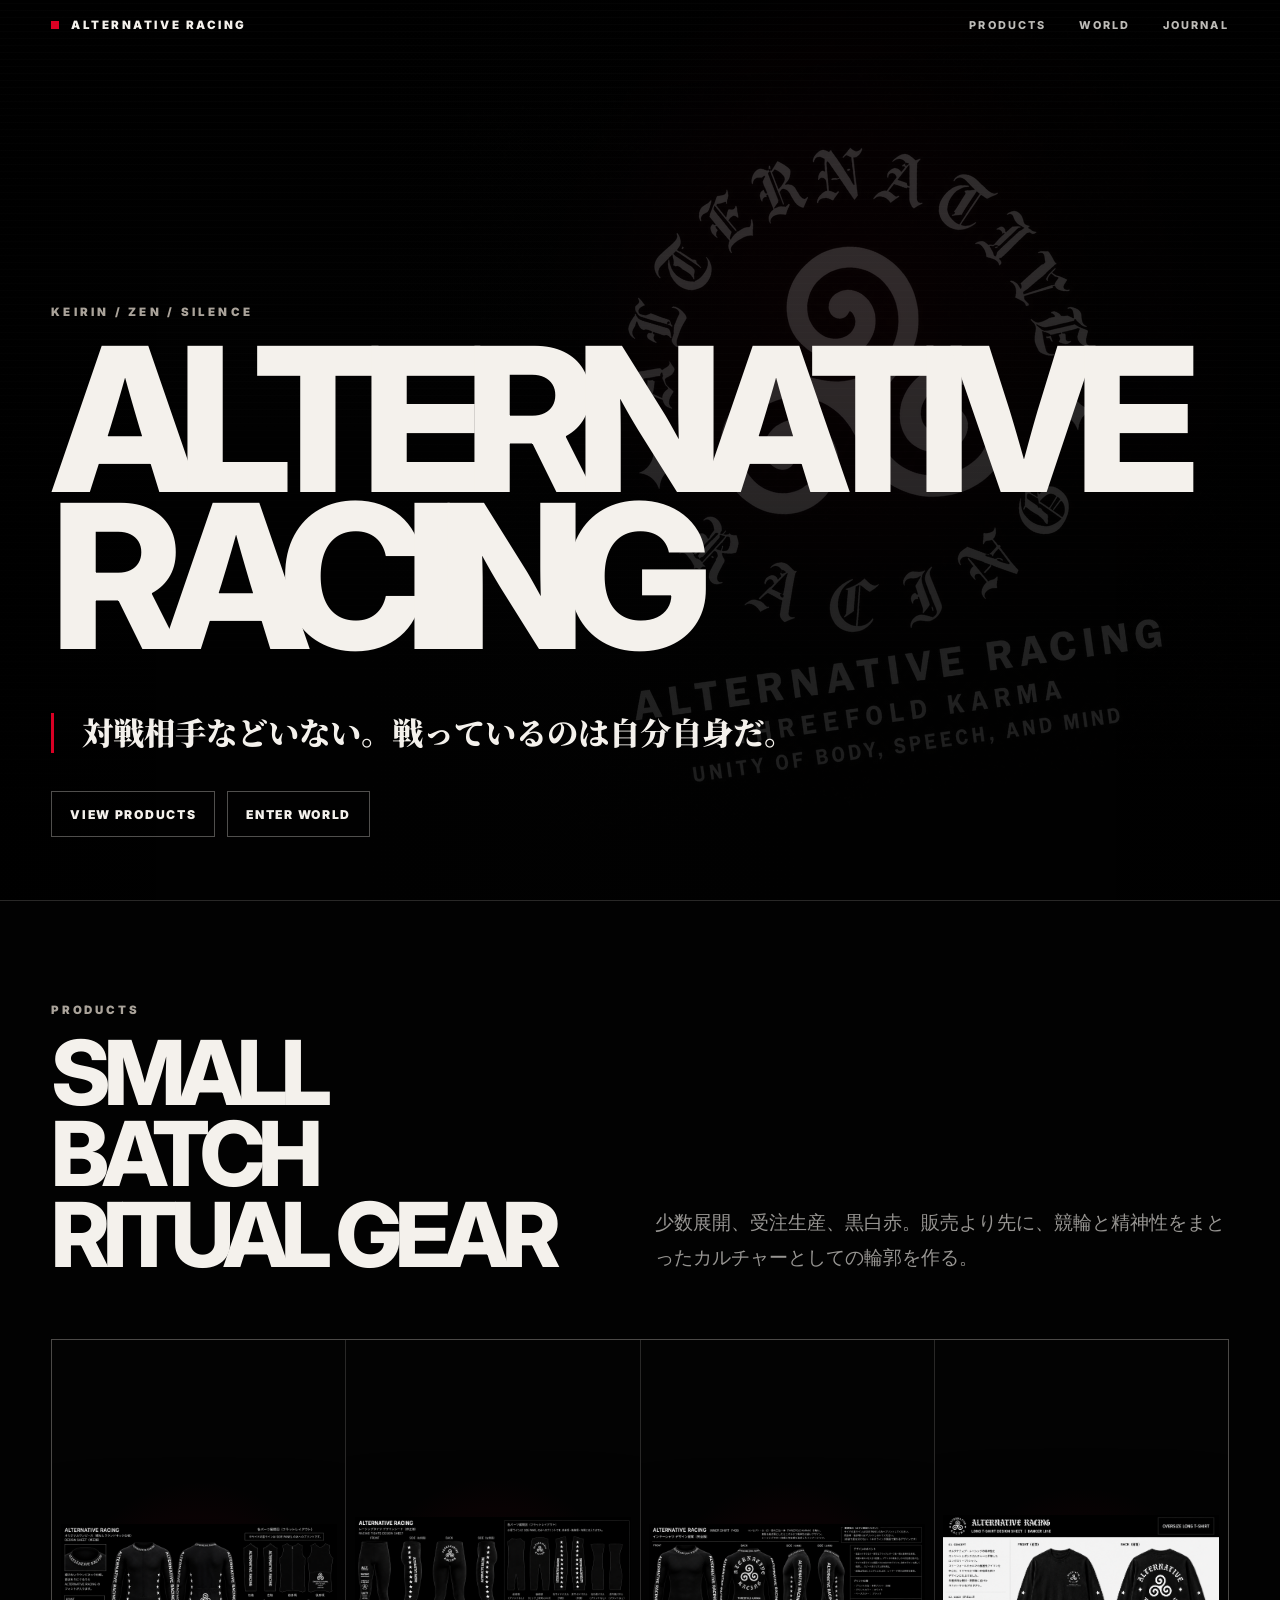
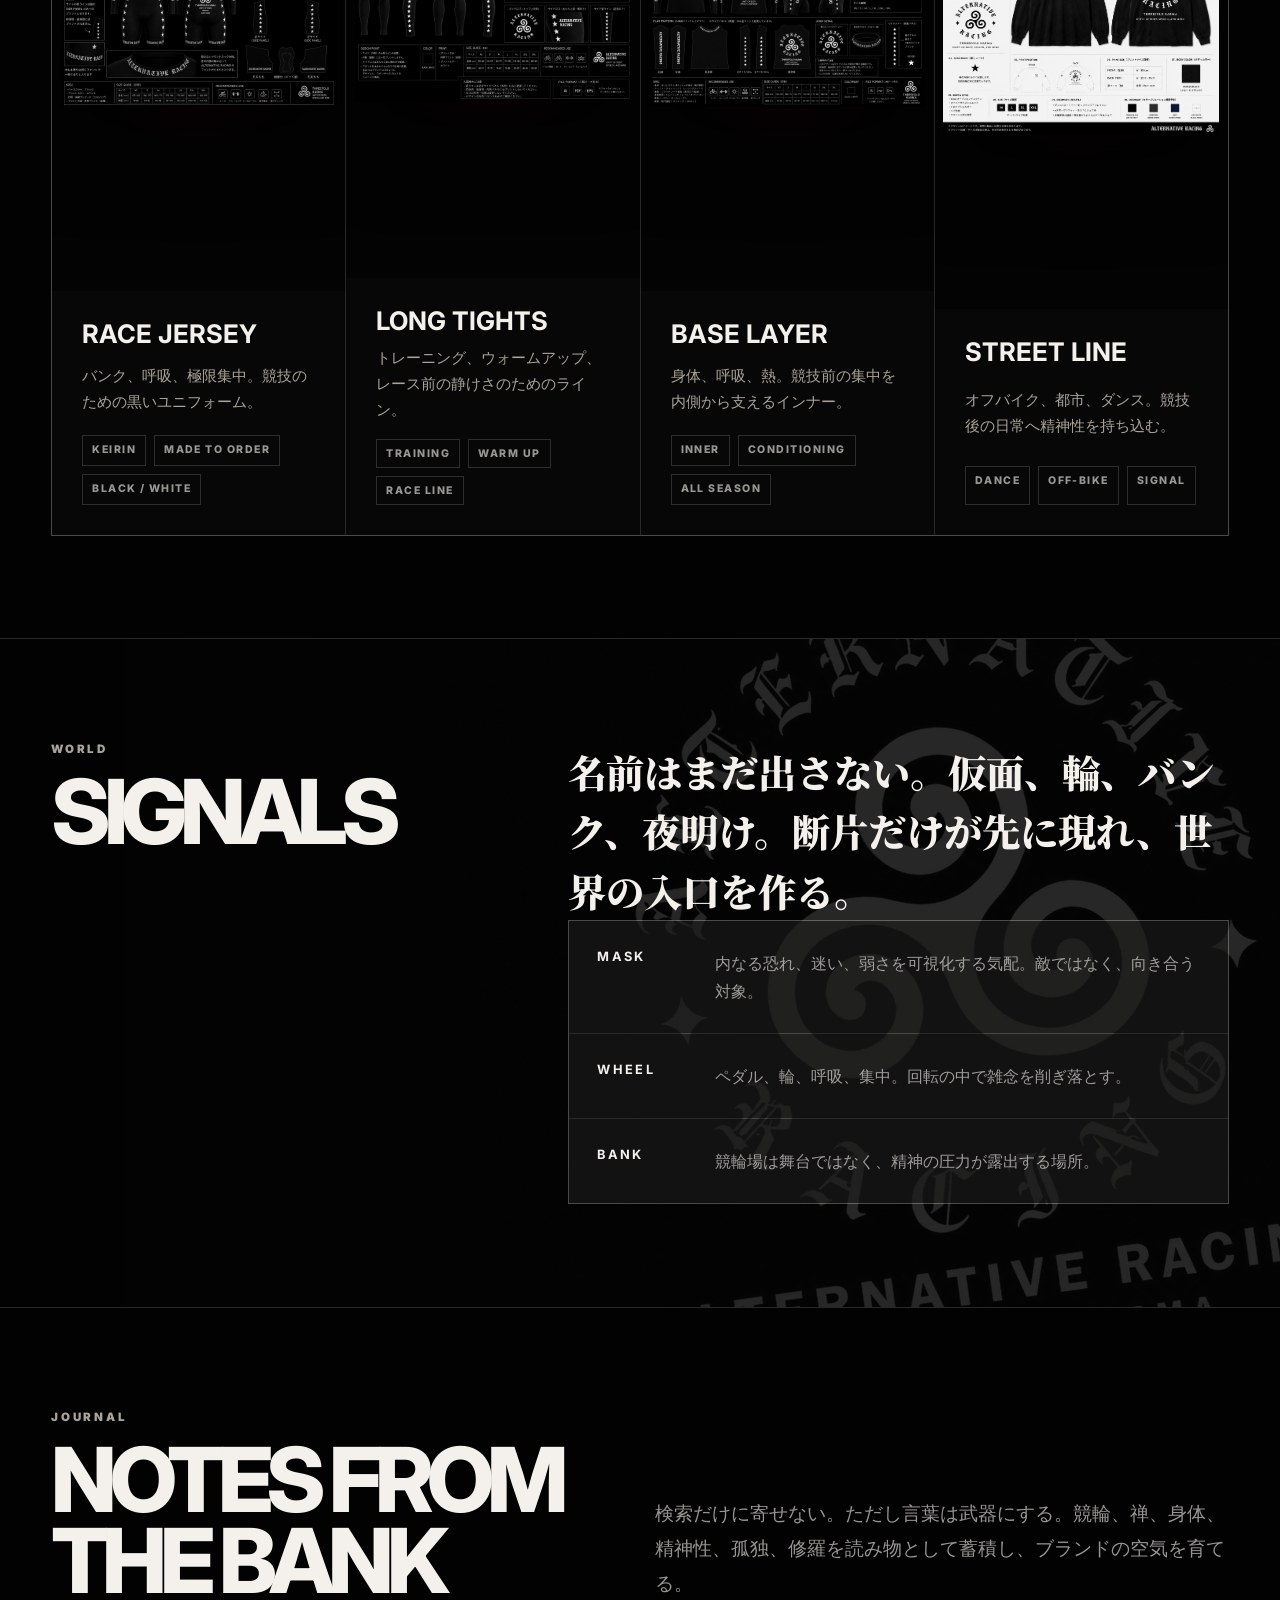
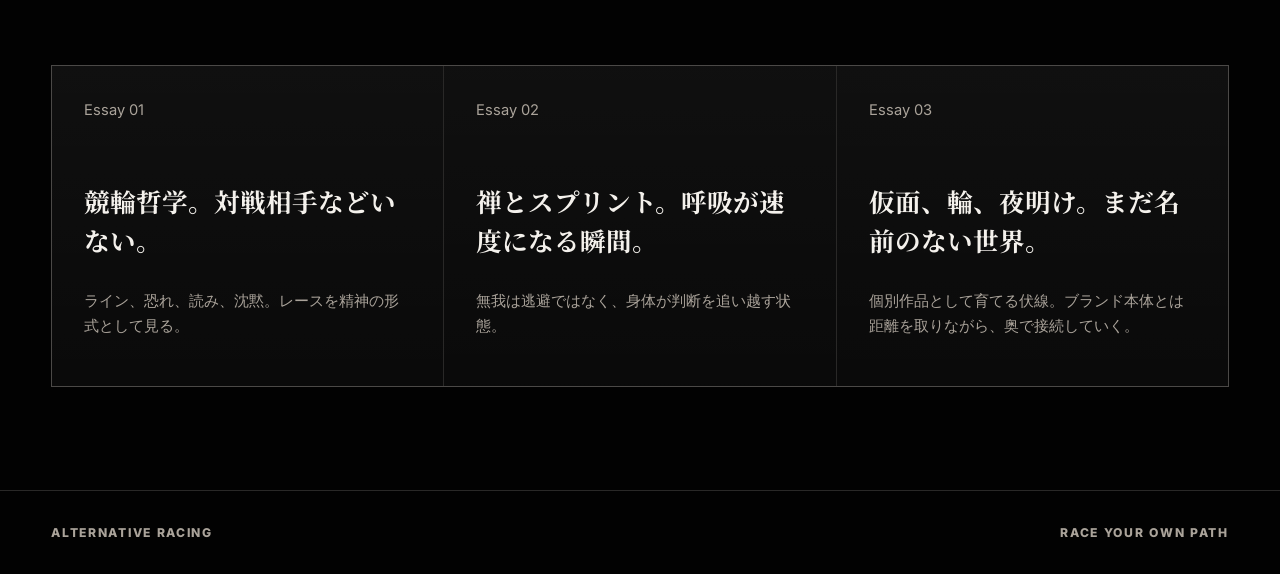
==== commit 3d130957: "Adjust worldbuilding and journal positioning" ====
--- a/index.html
+++ b/index.html
@@ -5,9 +5,9 @@
     <meta name="viewport" content="width=device-width, initial-scale=1.0" />
     <meta
       name="description"
-      content="ALTERNATIVE RACING / WAnoMono - KEIRIN, Zen, movement, and Japanese racing culture."
+      content="ALTERNATIVE RACING - KEIRIN, Zen, movement, and Japanese racing culture."
     />
-    <title>ALTERNATIVE RACING / WAnoMono</title>
+    <title>ALTERNATIVE RACING</title>
     <link rel="preconnect" href="https://fonts.googleapis.com" />
     <link rel="preconnect" href="https://fonts.gstatic.com" crossorigin />
     <link
@@ -560,7 +560,7 @@
       <section class="hero" aria-label="ALTERNATIVE RACING hero">
         <div class="hero-film" aria-hidden="true"></div>
         <div class="hero-inner">
-          <p class="hero-kicker">KEIRIN / ZEN / WAnoMono</p>
+          <p class="hero-kicker">KEIRIN / ZEN / SILENCE</p>
           <h1 class="hero-title">
             <span>ALTERNATIVE</span>
             <span>RACING</span>
@@ -640,31 +640,31 @@
               <div class="meta-row">
                 <span>Dance</span>
                 <span>Off-bike</span>
-                <span>WAnoMono</span>
+                <span>Signal</span>
               </div>
             </div>
           </article>
         </div>
       </section>
 
-      <section class="section world" id="world" aria-label="WAnoMono world">
+      <section class="section world" id="world" aria-label="World signals">
         <div class="world-grid">
           <div>
             <p class="eyebrow">World</p>
-            <h2 class="section-title">WAnoMono</h2>
+            <h2 class="section-title">Signals</h2>
           </div>
           <div>
             <p class="world-statement">
-              仏道そのものではない。競技を通して、無、孤独、修羅、呼吸へ入っていく精神世界。
+              名前はまだ出さない。仮面、輪、バンク、夜明け。断片だけが先に現れ、世界の入口を作る。
             </p>
-            <div class="world-list" aria-label="WAnoMono concepts">
+            <div class="world-list" aria-label="Worldbuilding signals">
               <div class="world-item">
-                <b>Hannya</b>
-                <span>内なる恐れ、迷い、弱さを可視化する仮面。敵ではなく、向き合う対象。</span>
+                <b>Mask</b>
+                <span>内なる恐れ、迷い、弱さを可視化する気配。敵ではなく、向き合う対象。</span>
               </div>
               <div class="world-item">
-                <b>Zenrin</b>
-                <span>禅輪人。ペダル、輪、呼吸、集中。回転の中で雑念を削ぎ落とす。</span>
+                <b>Wheel</b>
+                <span>ペダル、輪、呼吸、集中。回転の中で雑念を削ぎ落とす。</span>
               </div>
               <div class="world-item">
                 <b>Bank</b>
@@ -679,10 +679,10 @@
         <div class="section-head">
           <div>
             <p class="eyebrow">Journal</p>
-            <h2 class="section-title">Culture before commerce</h2>
+            <h2 class="section-title">Notes from the bank</h2>
           </div>
           <p class="lead">
-            検索だけに寄せない。競輪、禅、身体、精神性を読み物として蓄積し、ブランドの空気を育てる。
+            検索だけに寄せない。ただし言葉は武器にする。競輪、禅、身体、精神性、孤独、修羅を読み物として蓄積し、ブランドの空気を育てる。
           </p>
         </div>
 
@@ -699,15 +699,15 @@
           </a>
           <a class="journal-card" href="#top">
             <p>Essay 03</p>
-            <h3>Hannya Rider と WAnoMono の入口。</h3>
-            <p>宗教ではなく、競技を通した精神世界としての日本文化。</p>
+            <h3>仮面、輪、夜明け。まだ名前のない世界。</h3>
+            <p>個別作品として育てる伏線。ブランド本体とは距離を取りながら、奥で接続していく。</p>
           </a>
         </div>
       </section>
     </main>
 
     <footer class="site-footer">
-      <span>ALTERNATIVE RACING / WAnoMono</span>
+      <span>ALTERNATIVE RACING</span>
       <span>Race Your Own Path</span>
     </footer>
   </body>
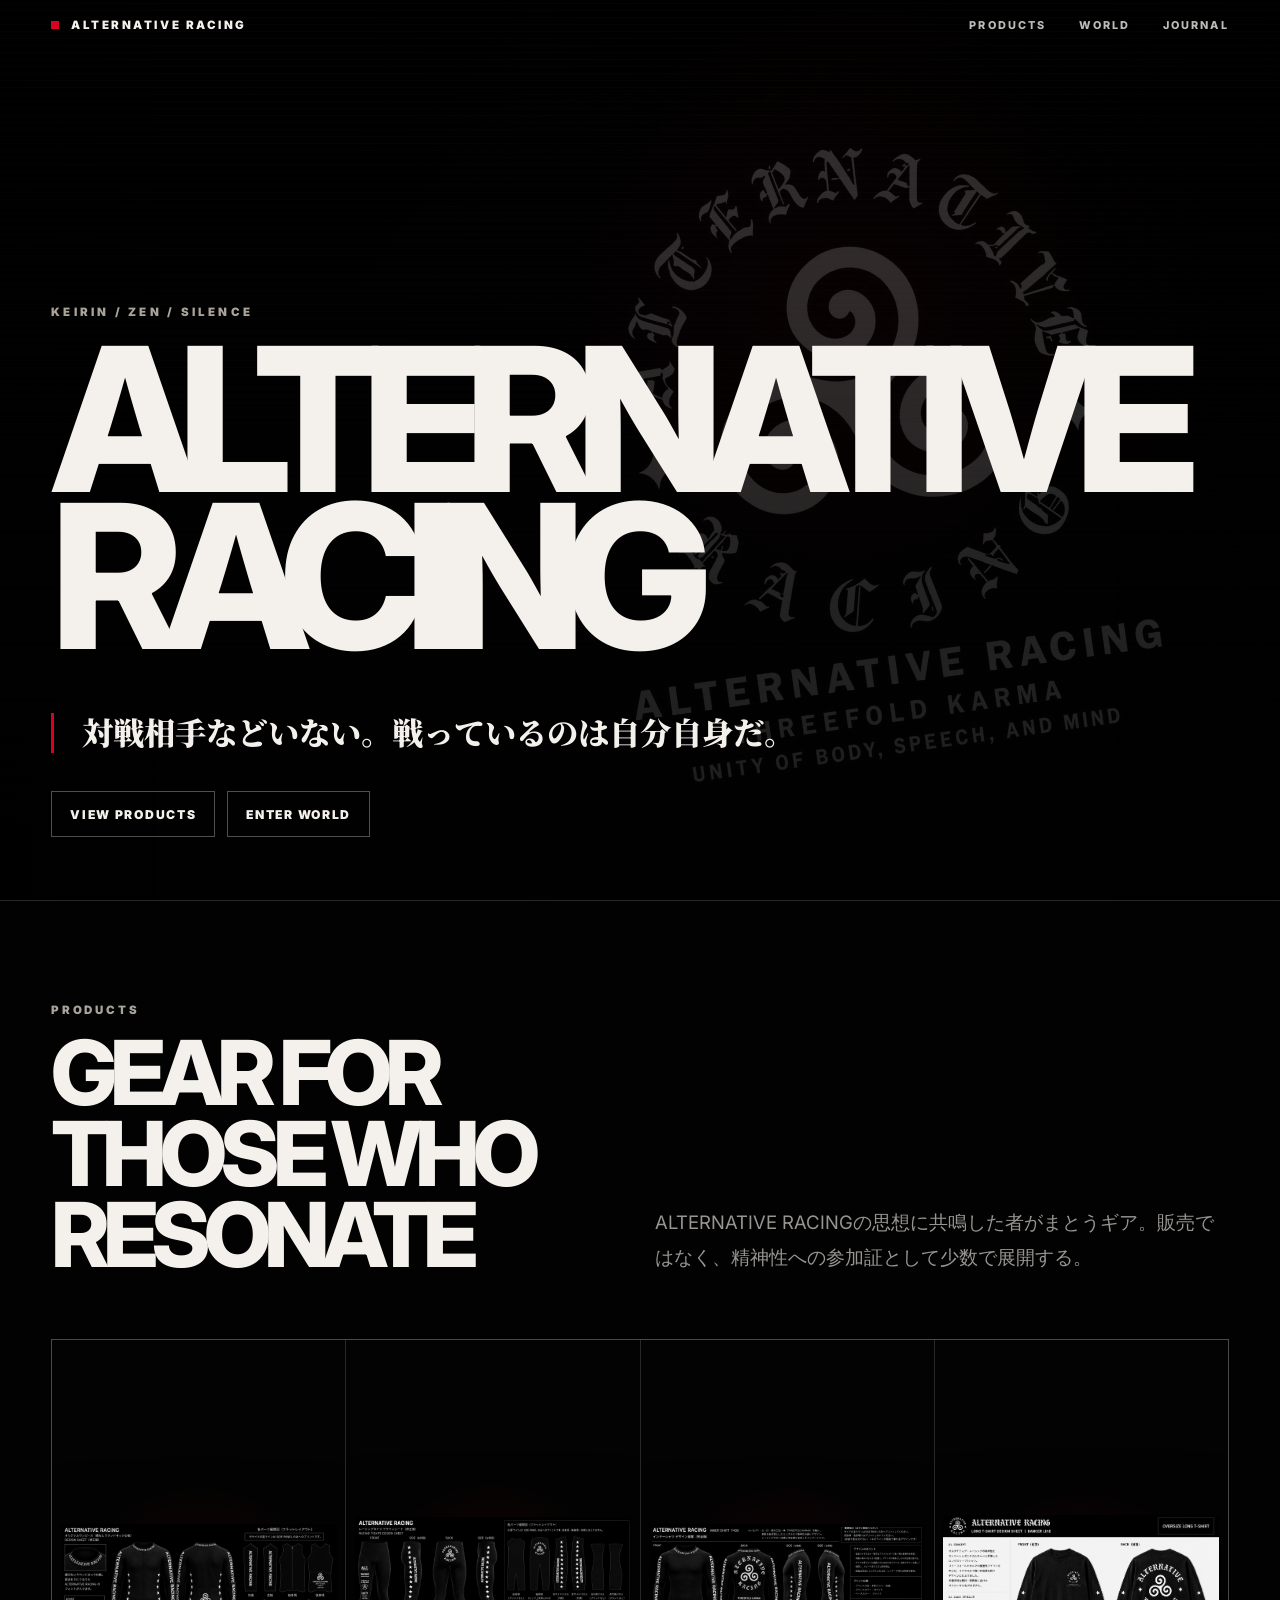
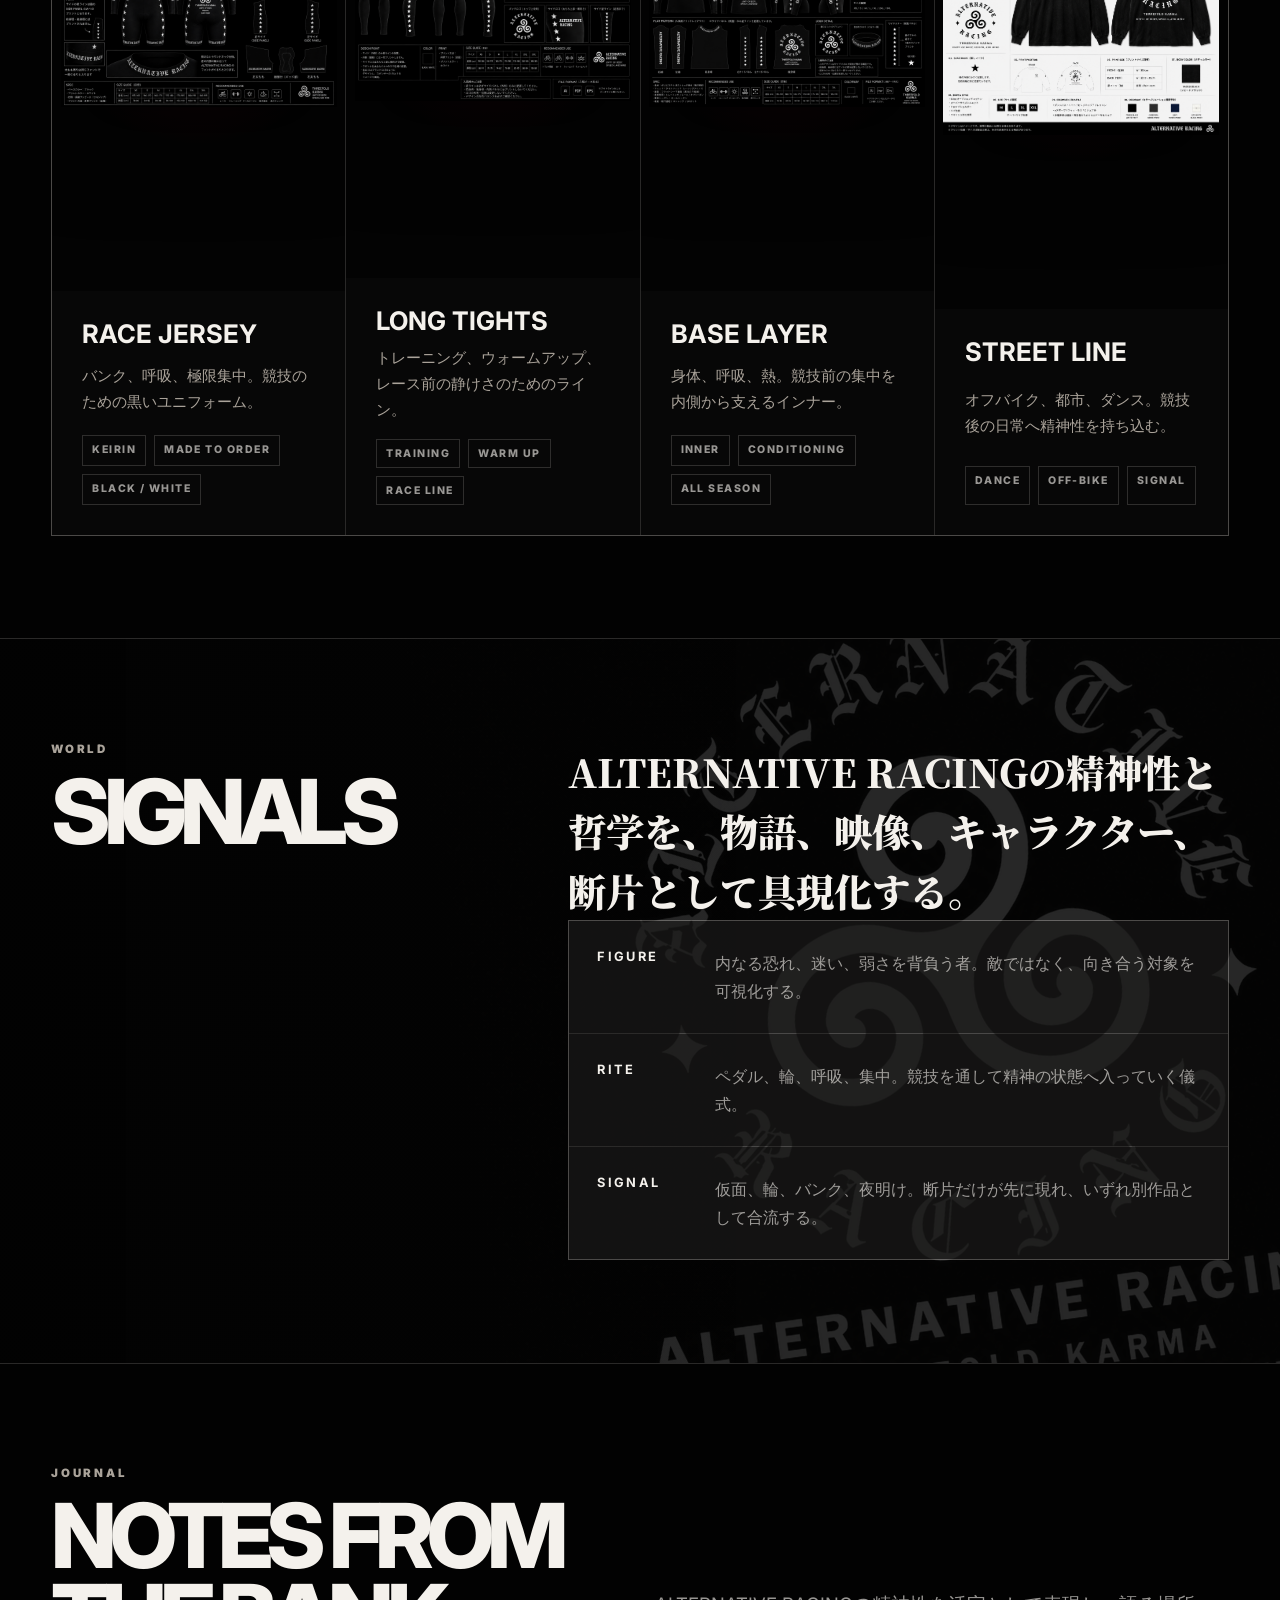
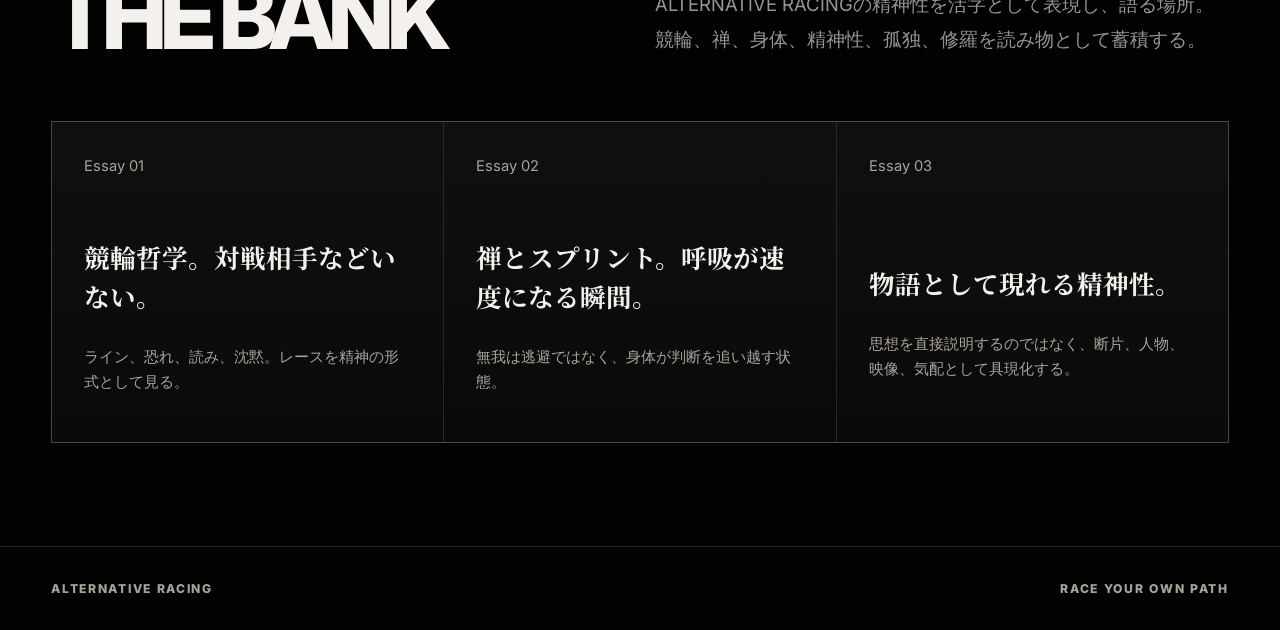
==== commit af83eca8: "Clarify gear world and journal roles" ====
--- a/index.html
+++ b/index.html
@@ -577,10 +577,10 @@
         <div class="section-head">
           <div>
             <p class="eyebrow">Products</p>
-            <h2 class="section-title">Small batch ritual gear</h2>
+            <h2 class="section-title">Gear for those who resonate</h2>
           </div>
           <p class="lead">
-            少数展開、受注生産、黒白赤。販売より先に、競輪と精神性をまとったカルチャーとしての輪郭を作る。
+            ALTERNATIVE RACINGの思想に共鳴した者がまとうギア。販売ではなく、精神性への参加証として少数で展開する。
           </p>
         </div>
 
@@ -655,20 +655,20 @@
           </div>
           <div>
             <p class="world-statement">
-              名前はまだ出さない。仮面、輪、バンク、夜明け。断片だけが先に現れ、世界の入口を作る。
+              ALTERNATIVE RACINGの精神性と哲学を、物語、映像、キャラクター、断片として具現化する。
             </p>
             <div class="world-list" aria-label="Worldbuilding signals">
               <div class="world-item">
-                <b>Mask</b>
-                <span>内なる恐れ、迷い、弱さを可視化する気配。敵ではなく、向き合う対象。</span>
+                <b>Figure</b>
+                <span>内なる恐れ、迷い、弱さを背負う者。敵ではなく、向き合う対象を可視化する。</span>
               </div>
               <div class="world-item">
-                <b>Wheel</b>
-                <span>ペダル、輪、呼吸、集中。回転の中で雑念を削ぎ落とす。</span>
+                <b>Rite</b>
+                <span>ペダル、輪、呼吸、集中。競技を通して精神の状態へ入っていく儀式。</span>
               </div>
               <div class="world-item">
-                <b>Bank</b>
-                <span>競輪場は舞台ではなく、精神の圧力が露出する場所。</span>
+                <b>Signal</b>
+                <span>仮面、輪、バンク、夜明け。断片だけが先に現れ、いずれ別作品として合流する。</span>
               </div>
             </div>
           </div>
@@ -682,7 +682,7 @@
             <h2 class="section-title">Notes from the bank</h2>
           </div>
           <p class="lead">
-            検索だけに寄せない。ただし言葉は武器にする。競輪、禅、身体、精神性、孤独、修羅を読み物として蓄積し、ブランドの空気を育てる。
+            ALTERNATIVE RACINGの精神性を活字として表現し、語る場所。競輪、禅、身体、精神性、孤独、修羅を読み物として蓄積する。
           </p>
         </div>
 
@@ -699,8 +699,8 @@
           </a>
           <a class="journal-card" href="#top">
             <p>Essay 03</p>
-            <h3>仮面、輪、夜明け。まだ名前のない世界。</h3>
-            <p>個別作品として育てる伏線。ブランド本体とは距離を取りながら、奥で接続していく。</p>
+            <h3>物語として現れる精神性。</h3>
+            <p>思想を直接説明するのではなく、断片、人物、映像、気配として具現化する。</p>
           </a>
         </div>
       </section>
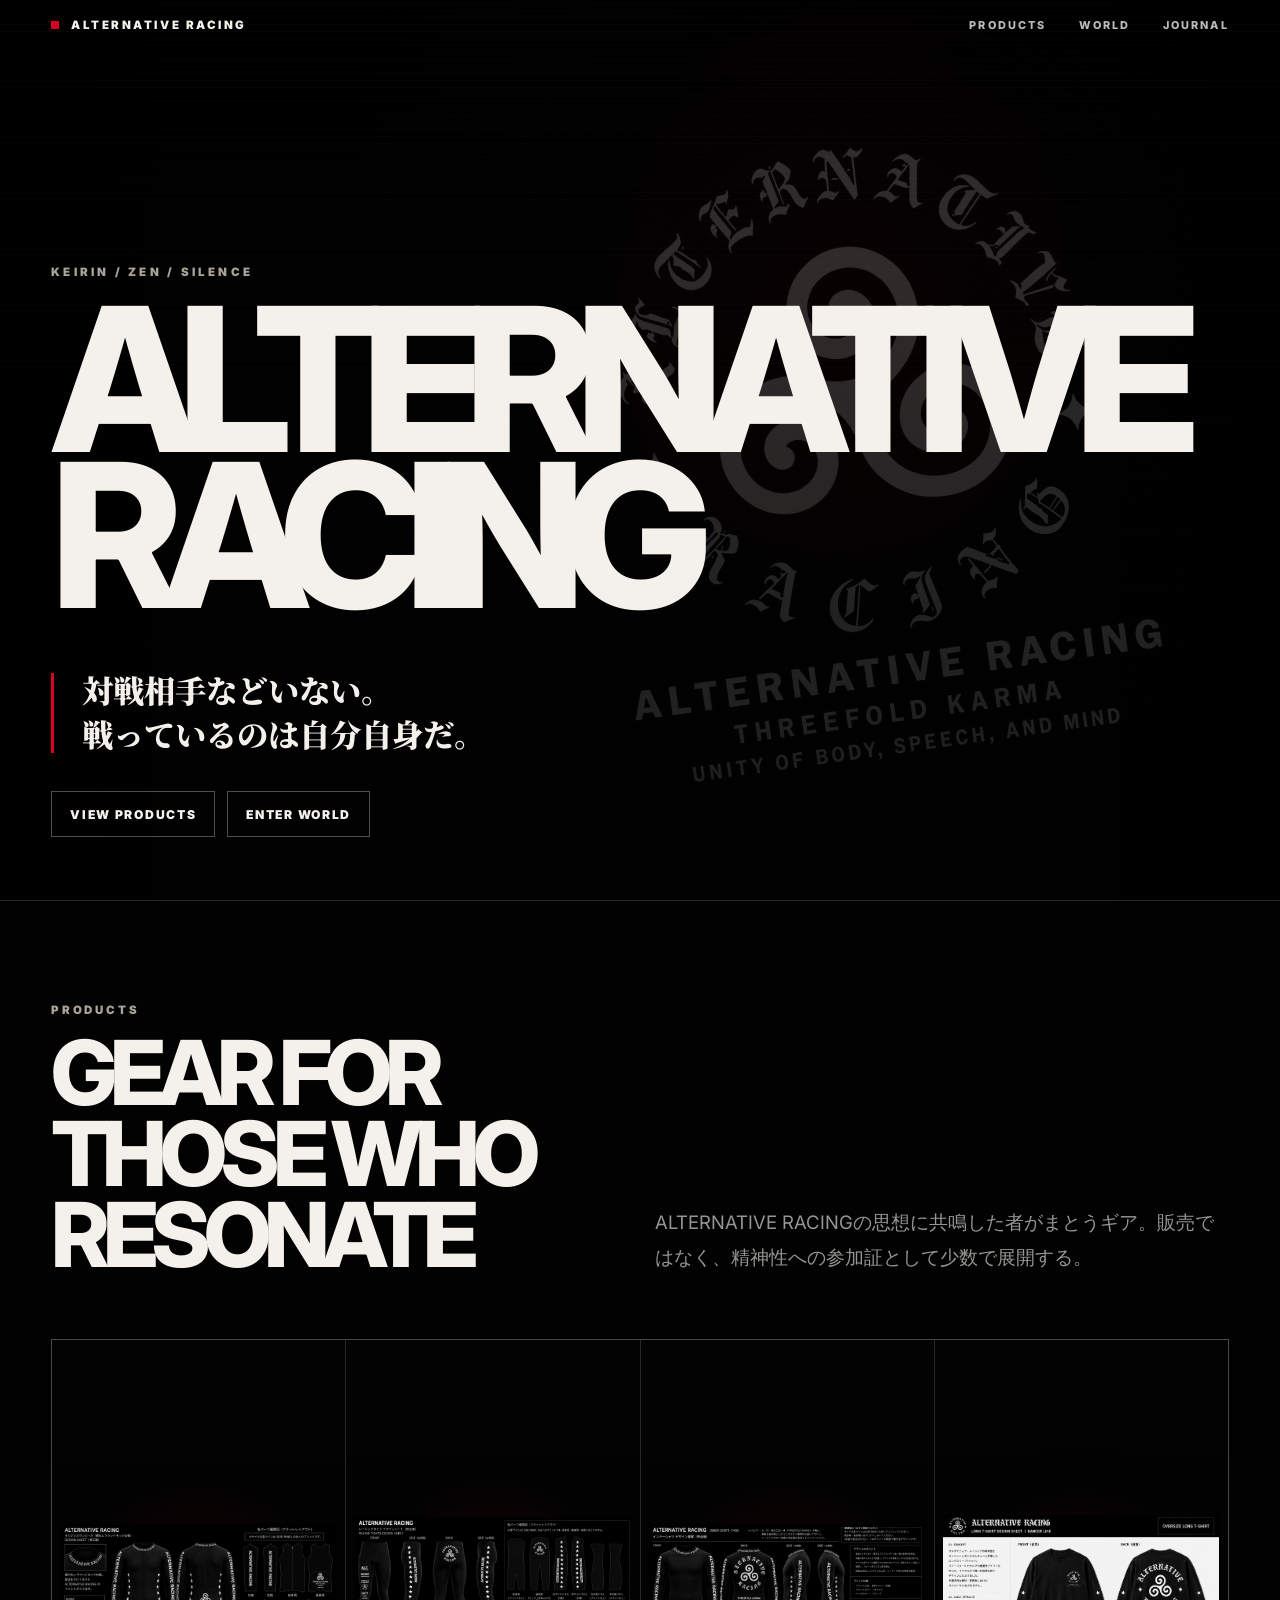
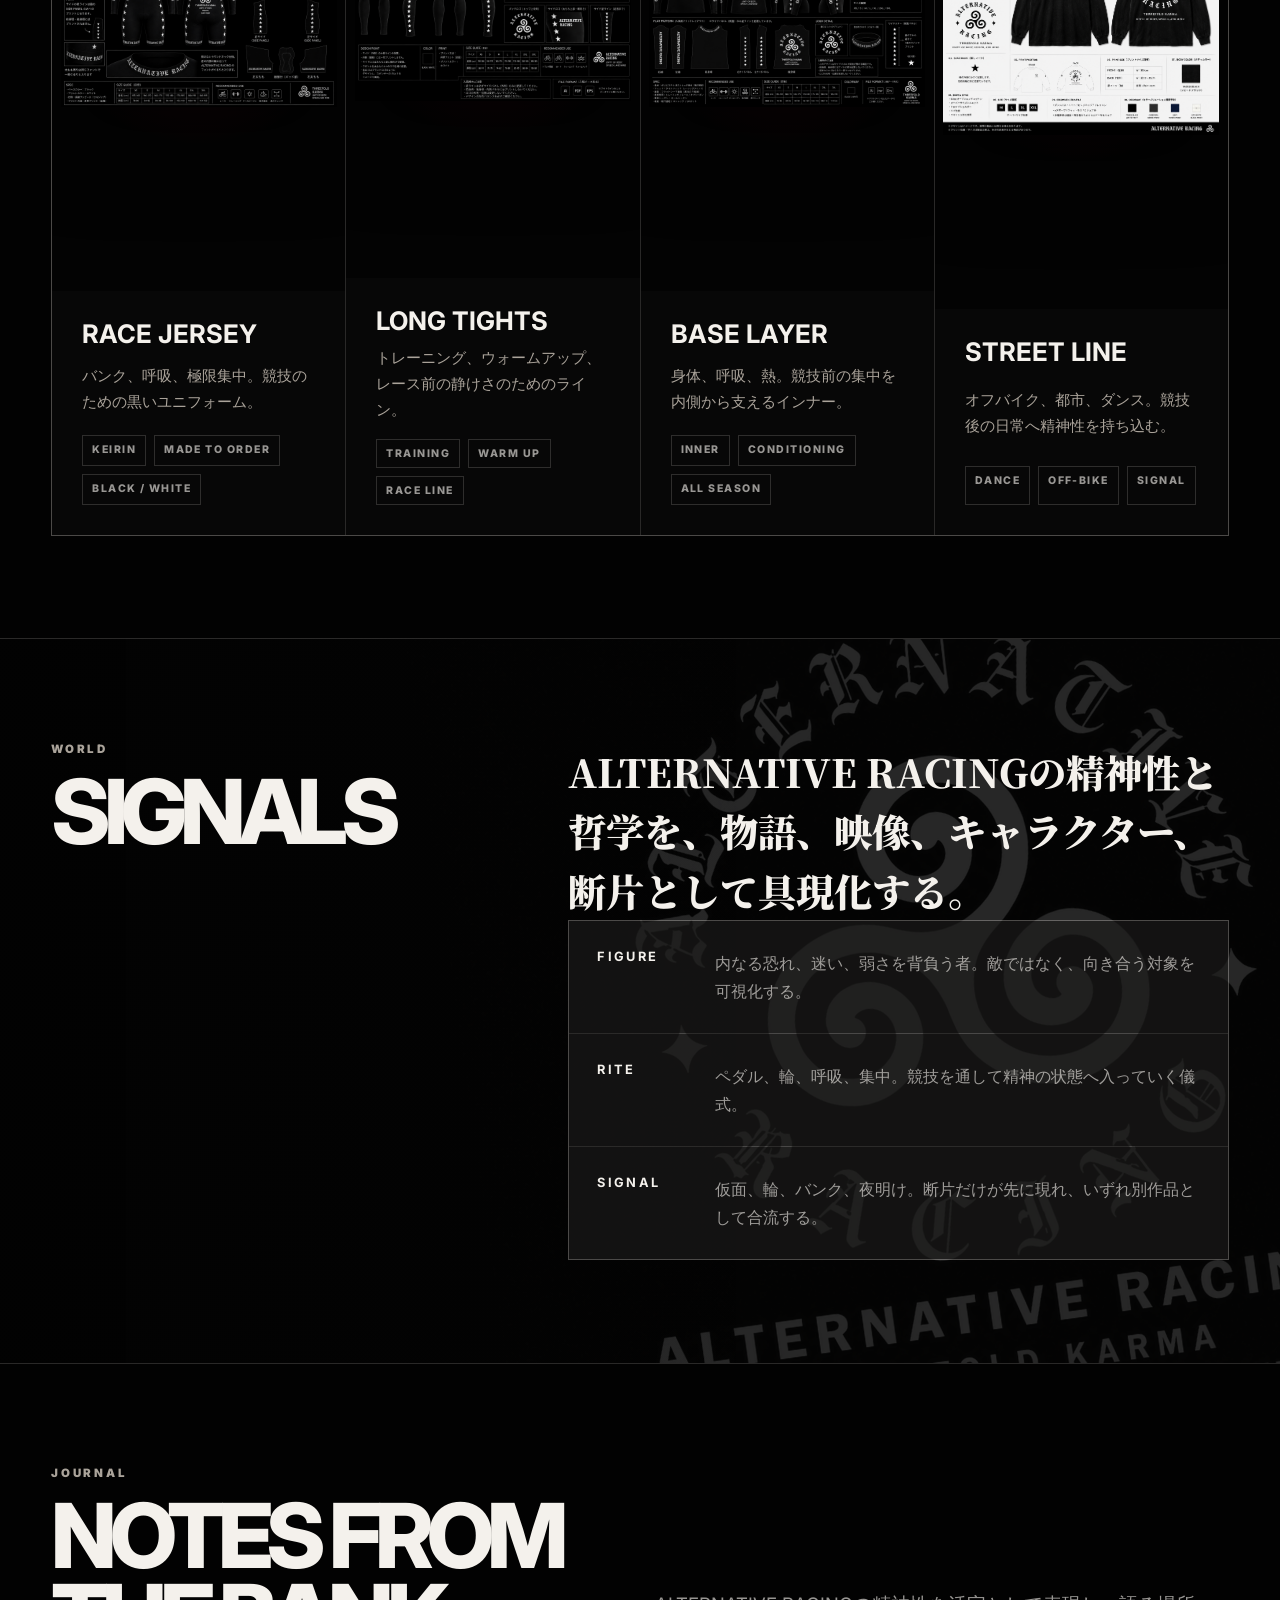
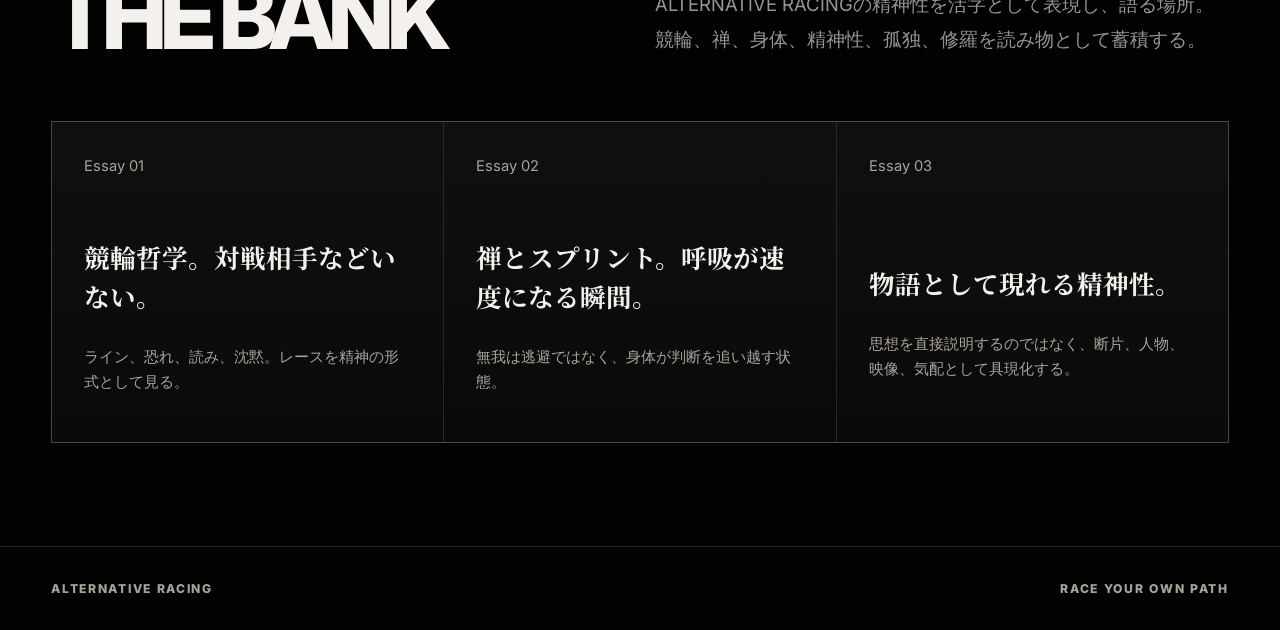
==== commit 254ab9cb: "Refine hero copy line breaks" ====
--- a/index.html
+++ b/index.html
@@ -226,14 +226,20 @@
 
       .hero-copy {
         position: relative;
-        max-width: 820px;
+        max-width: min(940px, 92vw);
         margin: clamp(28px, 5vw, 54px) 0 0;
         padding-left: clamp(18px, 2.4vw, 34px);
         color: var(--ink);
         font-family: "Noto Serif JP", serif;
-        font-size: clamp(1.3rem, 2.45vw, 2.65rem);
+        font-size: clamp(1.45rem, 2.45vw, 2.75rem);
         font-weight: 900;
-        line-height: 1.55;
+        line-height: 1.42;
+      }
+
+      .hero-copy span {
+        display: block;
+        width: max-content;
+        max-width: 100%;
       }
 
       .hero-copy::before {
@@ -524,7 +530,8 @@
         }
 
         .hero-copy {
-          font-size: 1.18rem;
+          max-width: 20rem;
+          font-size: 1.22rem;
         }
 
         .product-media {
@@ -565,7 +572,10 @@
             <span>ALTERNATIVE</span>
             <span>RACING</span>
           </h1>
-          <p class="hero-copy">対戦相手などいない。戦っているのは自分自身だ。</p>
+          <p class="hero-copy">
+            <span>対戦相手などいない。</span>
+            <span>戦っているのは自分自身だ。</span>
+          </p>
           <div class="hero-actions">
             <a class="button" href="#products">View products</a>
             <a class="button" href="#world">Enter world</a>
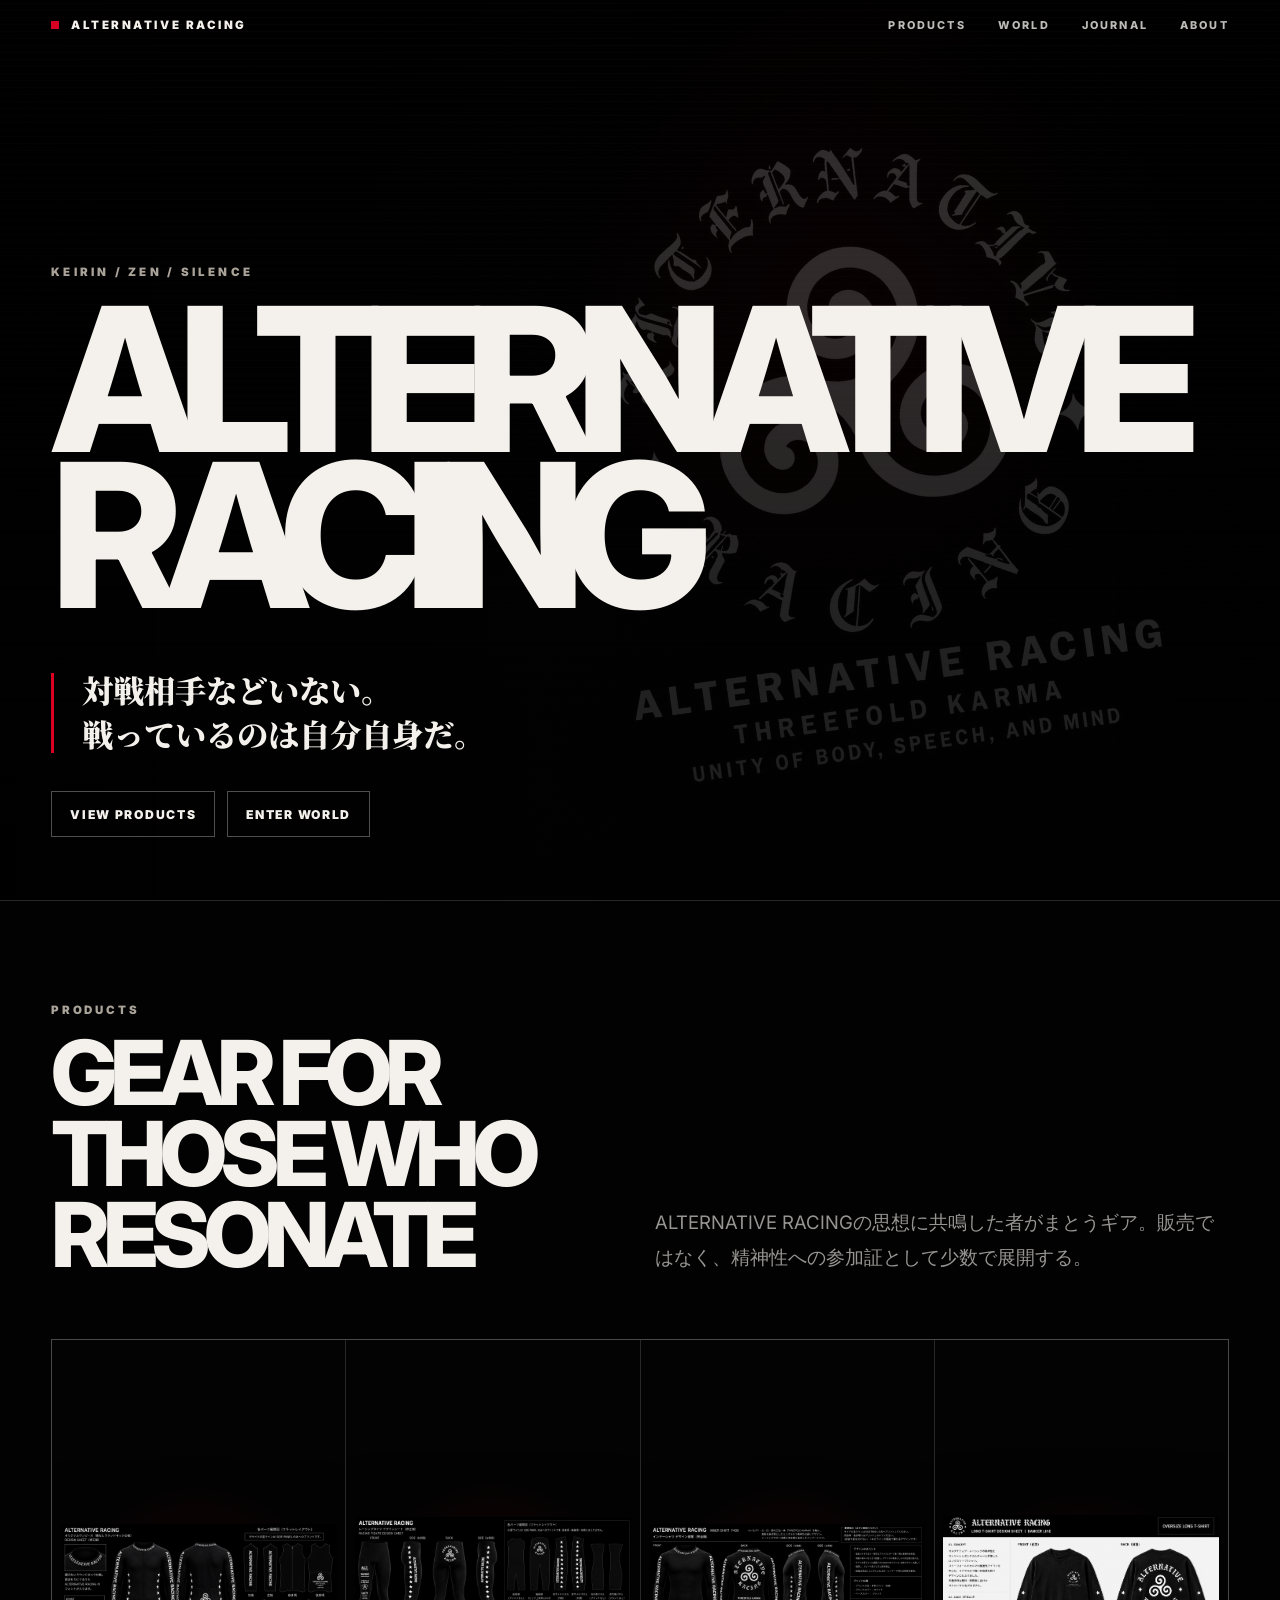
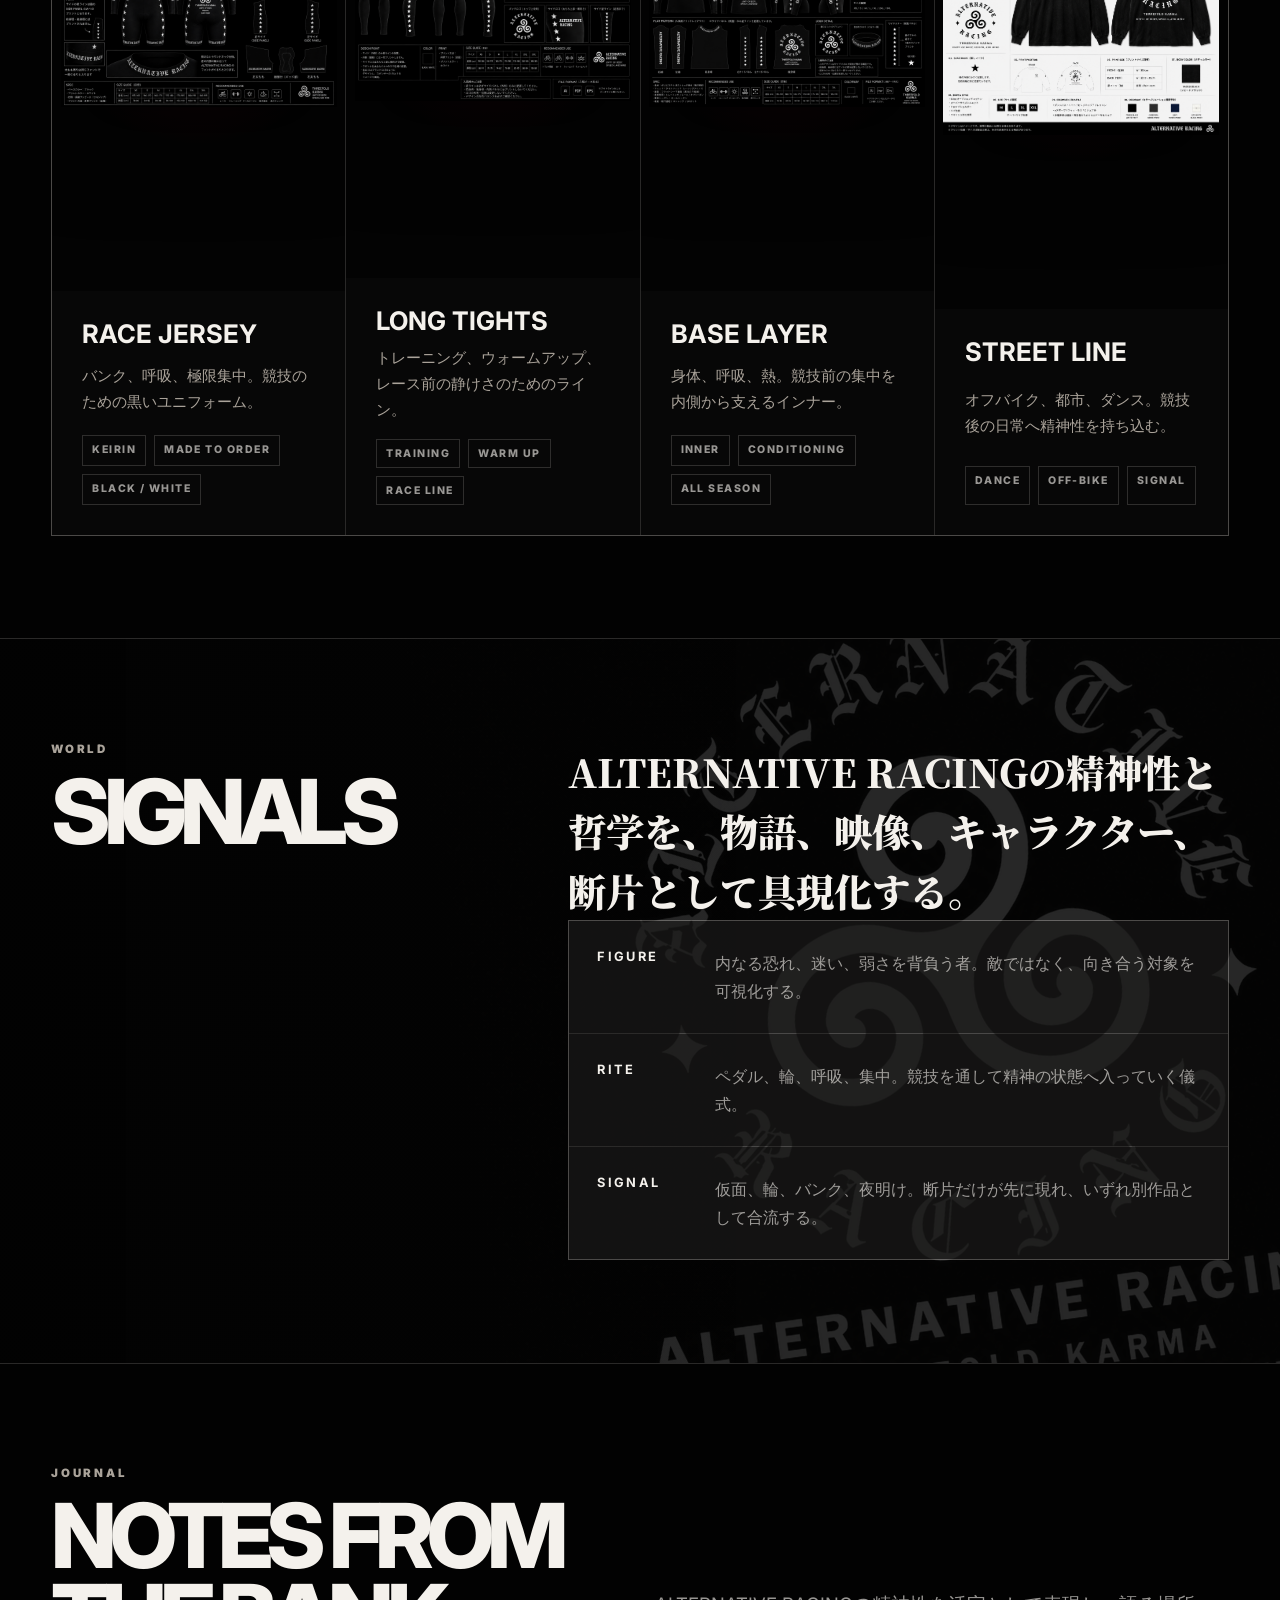
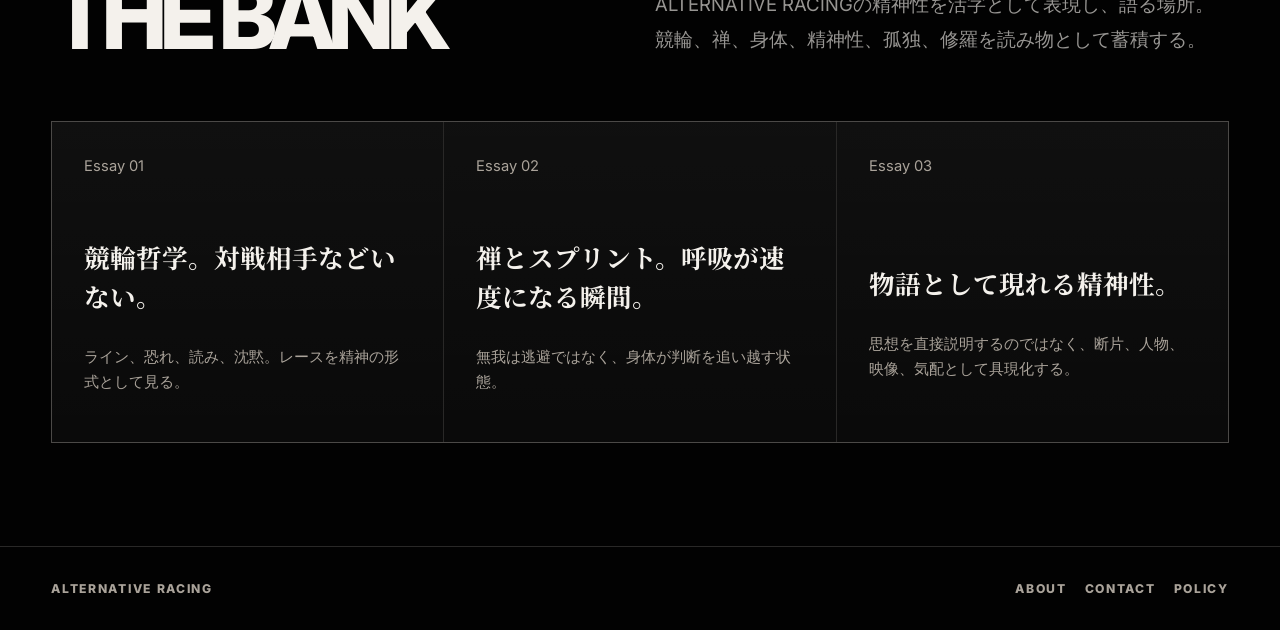
==== commit ff53e9cc: "Add brand media static pages" ====
--- a/index.html
+++ b/index.html
@@ -501,6 +501,24 @@
         text-transform: uppercase;
       }
 
+      .footer-links {
+        display: flex;
+        flex-wrap: wrap;
+        justify-content: flex-end;
+        gap: 18px;
+      }
+
+      .footer-links a {
+        color: var(--muted);
+        text-decoration: none;
+      }
+
+      .footer-links a:hover,
+      .footer-links a:focus-visible {
+        color: var(--ink);
+        outline: none;
+      }
+
       @media (max-width: 980px) {
         .section-head,
         .world-grid {
@@ -560,6 +578,7 @@
         <a href="#products">Products</a>
         <a href="#world">World</a>
         <a href="#journal">Journal</a>
+        <a href="about/">About</a>
       </nav>
     </header>
 
@@ -718,7 +737,11 @@
 
     <footer class="site-footer">
       <span>ALTERNATIVE RACING</span>
-      <span>Race Your Own Path</span>
+      <nav class="footer-links" aria-label="Footer navigation">
+        <a href="about/">ABOUT</a>
+        <a href="contact/">CONTACT</a>
+        <a href="privacy/">POLICY</a>
+      </nav>
     </footer>
   </body>
 </html>
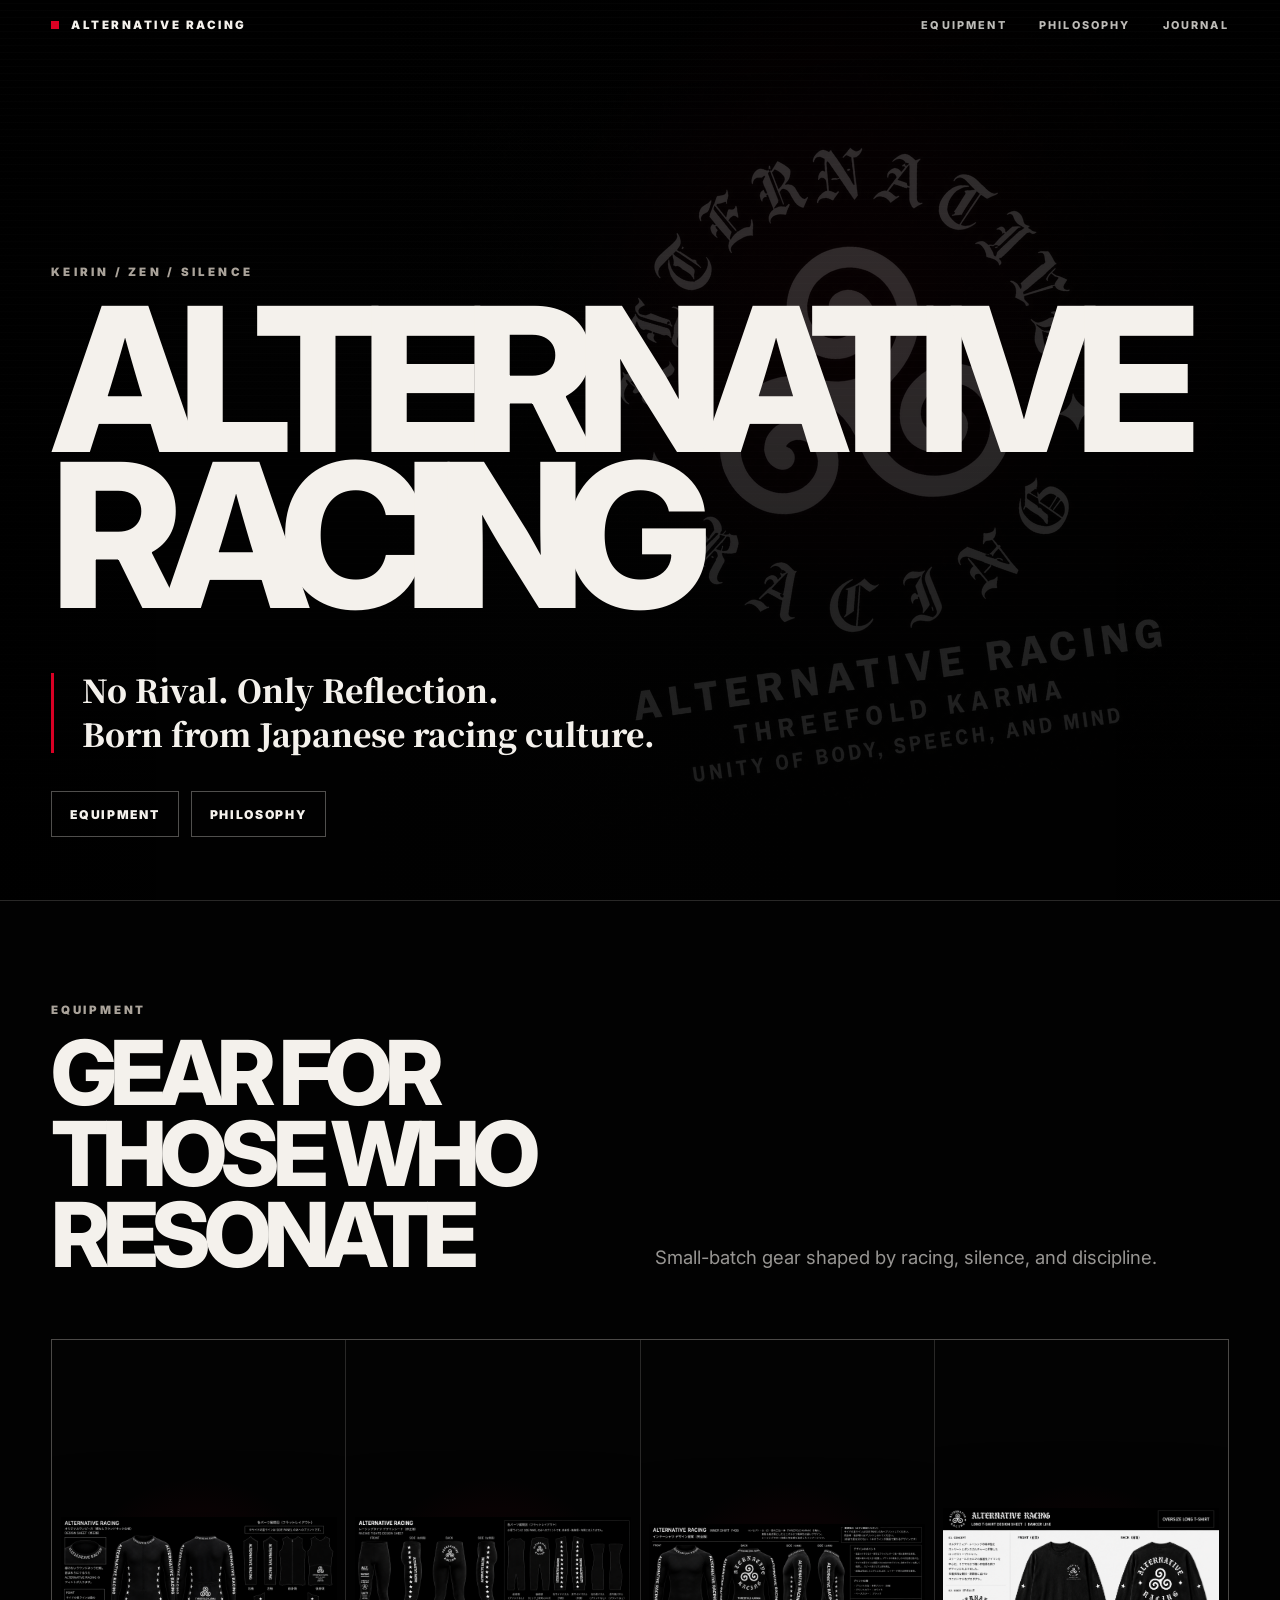
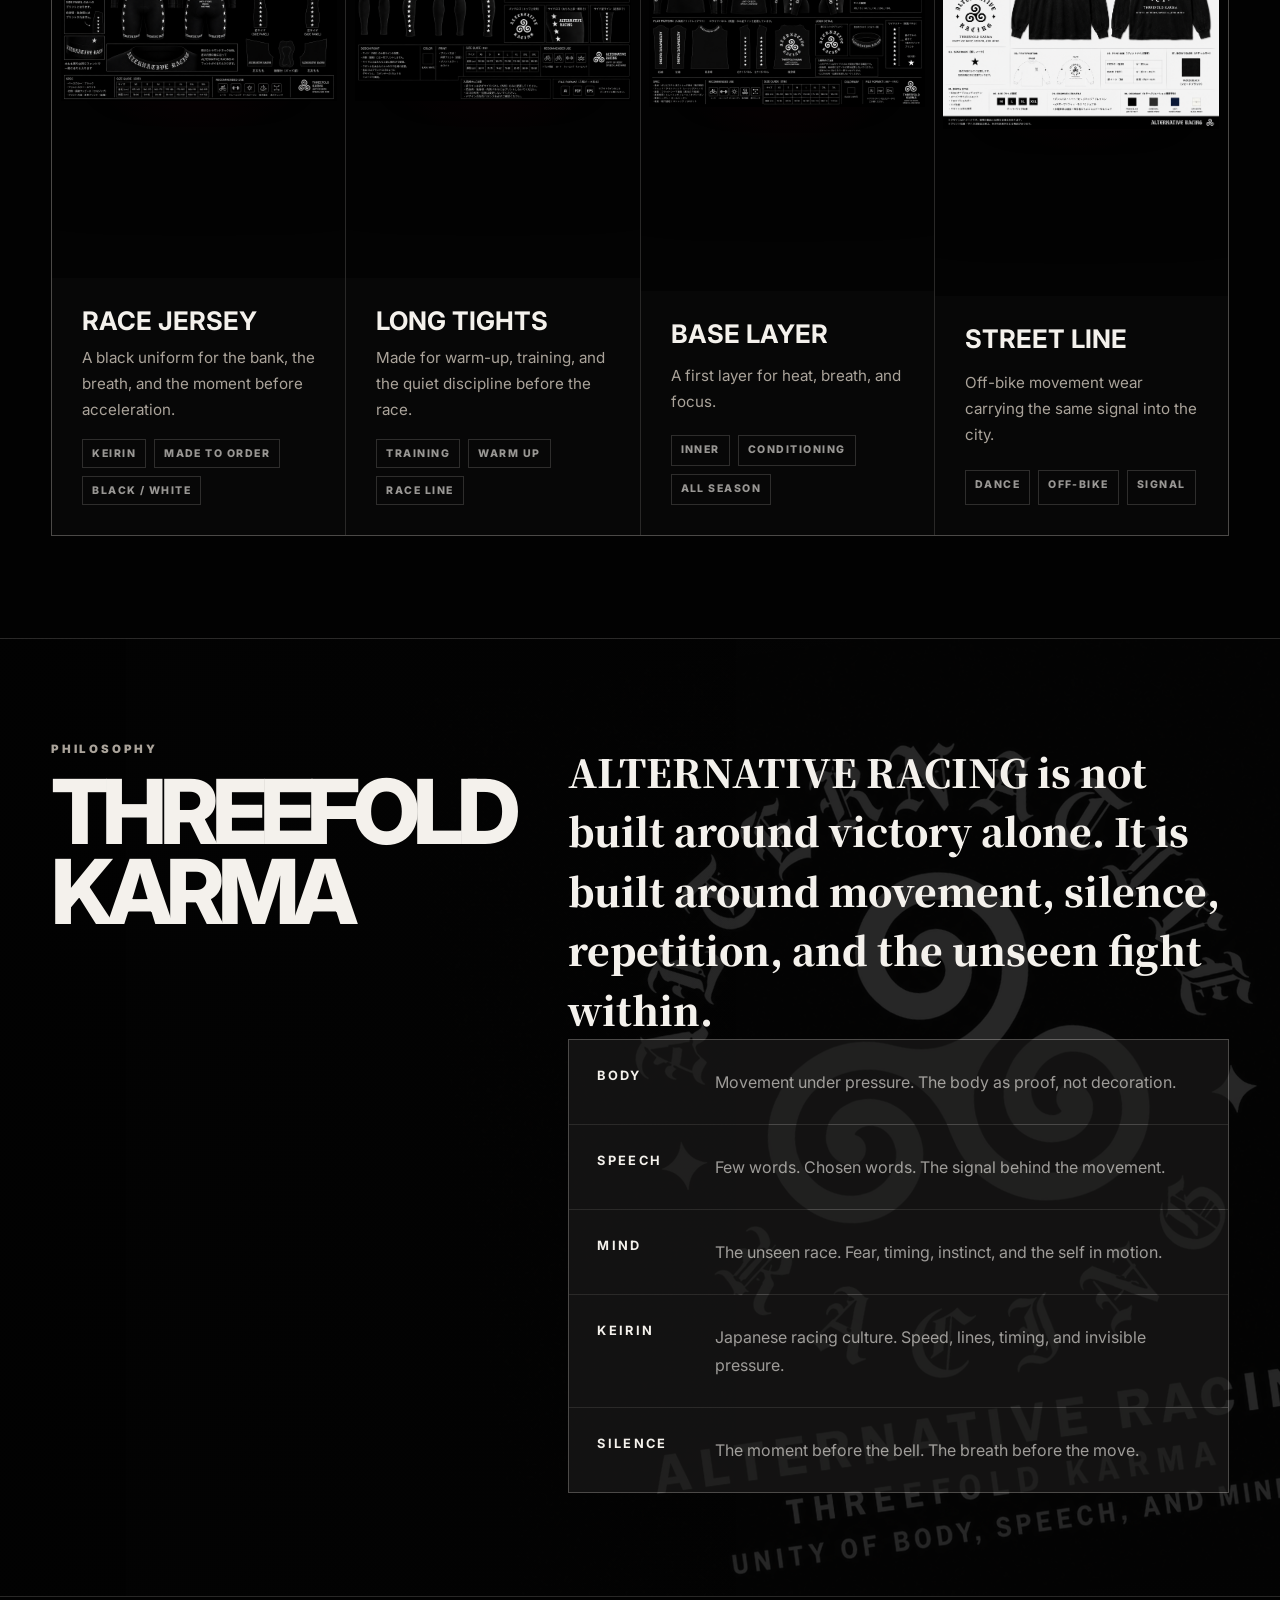
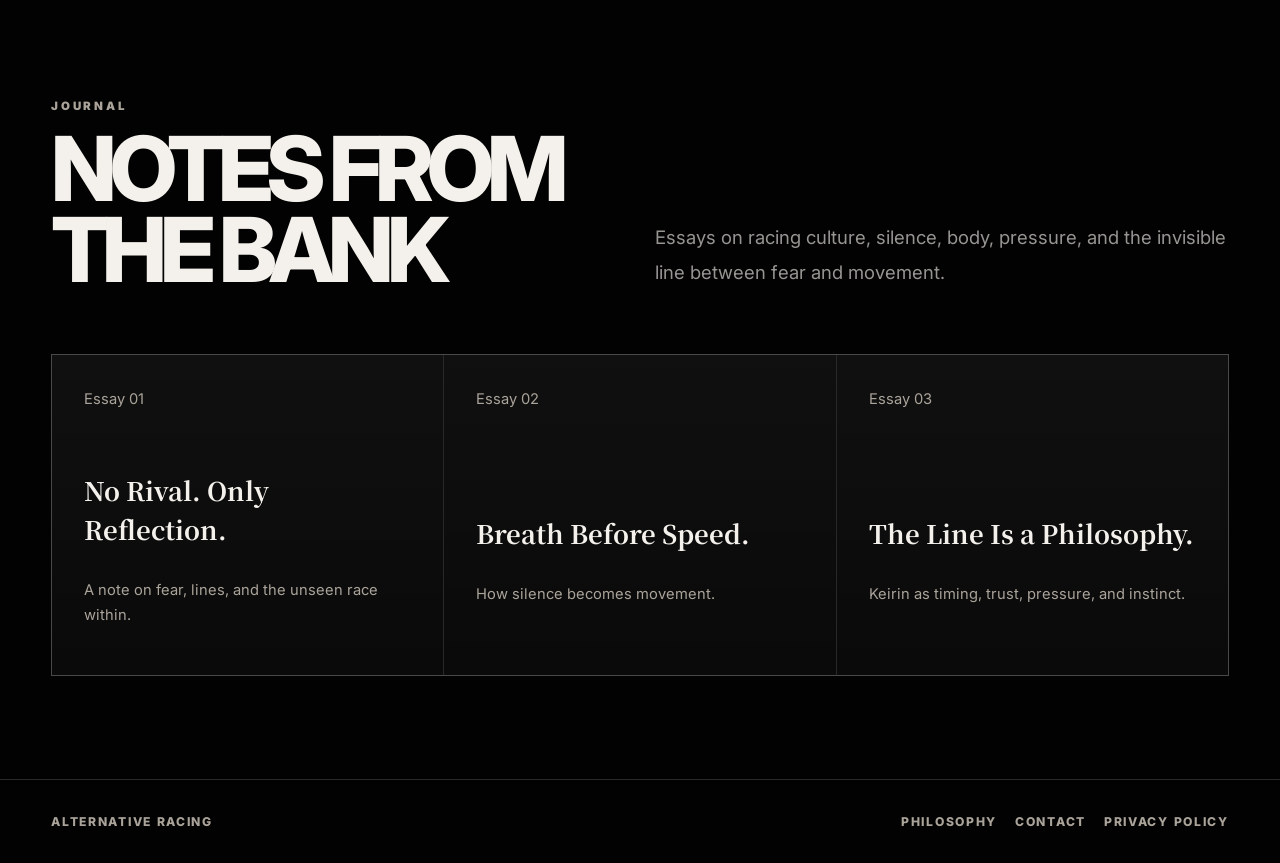
==== commit a26f3491: "Refine site for English brand media" ====
--- a/index.html
+++ b/index.html
@@ -5,7 +5,7 @@
     <meta name="viewport" content="width=device-width, initial-scale=1.0" />
     <meta
       name="description"
-      content="ALTERNATIVE RACING - KEIRIN, Zen, movement, and Japanese racing culture."
+      content="ALTERNATIVE RACING - Independent racing media shaped by KEIRIN, silence, discipline, and Threefold Karma."
     />
     <title>ALTERNATIVE RACING</title>
     <link rel="preconnect" href="https://fonts.googleapis.com" />
@@ -575,10 +575,9 @@
     <header class="site-header">
       <a class="brand-mark" href="#top">Alternative Racing</a>
       <nav class="site-nav" aria-label="Primary navigation">
-        <a href="#products">Products</a>
-        <a href="#world">World</a>
+        <a href="#equipment">Equipment</a>
+        <a href="#philosophy">Philosophy</a>
         <a href="#journal">Journal</a>
-        <a href="about/">About</a>
       </nav>
     </header>
 
@@ -592,24 +591,24 @@
             <span>RACING</span>
           </h1>
           <p class="hero-copy">
-            <span>対戦相手などいない。</span>
-            <span>戦っているのは自分自身だ。</span>
+            <span>No Rival. Only Reflection.</span>
+            <span>Born from Japanese racing culture.</span>
           </p>
           <div class="hero-actions">
-            <a class="button" href="#products">View products</a>
-            <a class="button" href="#world">Enter world</a>
+            <a class="button" href="#equipment">Equipment</a>
+            <a class="button" href="#philosophy">Philosophy</a>
           </div>
         </div>
       </section>
 
-      <section class="section" id="products" aria-label="Products">
+      <section class="section" id="equipment" aria-label="Equipment">
         <div class="section-head">
           <div>
-            <p class="eyebrow">Products</p>
+            <p class="eyebrow">Equipment</p>
             <h2 class="section-title">Gear for those who resonate</h2>
           </div>
           <p class="lead">
-            ALTERNATIVE RACINGの思想に共鳴した者がまとうギア。販売ではなく、精神性への参加証として少数で展開する。
+            Small-batch gear shaped by racing, silence, and discipline.
           </p>
         </div>
 
@@ -620,7 +619,7 @@
             </div>
             <div class="product-copy">
               <h3>Race Jersey</h3>
-              <p>バンク、呼吸、極限集中。競技のための黒いユニフォーム。</p>
+              <p>A black uniform for the bank, the breath, and the moment before acceleration.</p>
               <div class="meta-row">
                 <span>Keirin</span>
                 <span>Made to order</span>
@@ -635,7 +634,7 @@
             </div>
             <div class="product-copy">
               <h3>Long Tights</h3>
-              <p>トレーニング、ウォームアップ、レース前の静けさのためのライン。</p>
+              <p>Made for warm-up, training, and the quiet discipline before the race.</p>
               <div class="meta-row">
                 <span>Training</span>
                 <span>Warm up</span>
@@ -650,7 +649,7 @@
             </div>
             <div class="product-copy">
               <h3>Base Layer</h3>
-              <p>身体、呼吸、熱。競技前の集中を内側から支えるインナー。</p>
+              <p>A first layer for heat, breath, and focus.</p>
               <div class="meta-row">
                 <span>Inner</span>
                 <span>Conditioning</span>
@@ -665,7 +664,7 @@
             </div>
             <div class="product-copy">
               <h3>Street Line</h3>
-              <p>オフバイク、都市、ダンス。競技後の日常へ精神性を持ち込む。</p>
+              <p>Off-bike movement wear carrying the same signal into the city.</p>
               <div class="meta-row">
                 <span>Dance</span>
                 <span>Off-bike</span>
@@ -676,28 +675,37 @@
         </div>
       </section>
 
-      <section class="section world" id="world" aria-label="World signals">
+      <section class="section world" id="philosophy" aria-label="Philosophy">
         <div class="world-grid">
           <div>
-            <p class="eyebrow">World</p>
-            <h2 class="section-title">Signals</h2>
+            <p class="eyebrow">Philosophy</p>
+            <h2 class="section-title">Threefold Karma</h2>
           </div>
           <div>
             <p class="world-statement">
-              ALTERNATIVE RACINGの精神性と哲学を、物語、映像、キャラクター、断片として具現化する。
+              ALTERNATIVE RACING is not built around victory alone.
+              It is built around movement, silence, repetition, and the unseen fight within.
             </p>
-            <div class="world-list" aria-label="Worldbuilding signals">
+            <div class="world-list" aria-label="Philosophy signals">
               <div class="world-item">
-                <b>Figure</b>
-                <span>内なる恐れ、迷い、弱さを背負う者。敵ではなく、向き合う対象を可視化する。</span>
+                <b>Body</b>
+                <span>Movement under pressure. The body as proof, not decoration.</span>
               </div>
               <div class="world-item">
-                <b>Rite</b>
-                <span>ペダル、輪、呼吸、集中。競技を通して精神の状態へ入っていく儀式。</span>
+                <b>Speech</b>
+                <span>Few words. Chosen words. The signal behind the movement.</span>
               </div>
               <div class="world-item">
-                <b>Signal</b>
-                <span>仮面、輪、バンク、夜明け。断片だけが先に現れ、いずれ別作品として合流する。</span>
+                <b>Mind</b>
+                <span>The unseen race. Fear, timing, instinct, and the self in motion.</span>
+              </div>
+              <div class="world-item">
+                <b>Keirin</b>
+                <span>Japanese racing culture. Speed, lines, timing, and invisible pressure.</span>
+              </div>
+              <div class="world-item">
+                <b>Silence</b>
+                <span>The moment before the bell. The breath before the move.</span>
               </div>
             </div>
           </div>
@@ -708,39 +716,40 @@
         <div class="section-head">
           <div>
             <p class="eyebrow">Journal</p>
-            <h2 class="section-title">Notes from the bank</h2>
+            <h2 class="section-title">Notes from the Bank</h2>
           </div>
           <p class="lead">
-            ALTERNATIVE RACINGの精神性を活字として表現し、語る場所。競輪、禅、身体、精神性、孤独、修羅を読み物として蓄積する。
+            Essays on racing culture, silence, body, pressure, and the invisible line between fear and movement.
           </p>
         </div>
 
         <div class="journal-grid">
-          <a class="journal-card" href="#top">
+          <a class="journal-card" href="journal.html">
             <p>Essay 01</p>
-            <h3>競輪哲学。対戦相手などいない。</h3>
-            <p>ライン、恐れ、読み、沈黙。レースを精神の形式として見る。</p>
+            <h3>No Rival. Only Reflection.</h3>
+            <p>A note on fear, lines, and the unseen race within.</p>
           </a>
-          <a class="journal-card" href="#top">
+          <a class="journal-card" href="journal.html">
             <p>Essay 02</p>
-            <h3>禅とスプリント。呼吸が速度になる瞬間。</h3>
-            <p>無我は逃避ではなく、身体が判断を追い越す状態。</p>
+            <h3>Breath Before Speed.</h3>
+            <p>How silence becomes movement.</p>
           </a>
-          <a class="journal-card" href="#top">
+          <a class="journal-card" href="journal.html">
             <p>Essay 03</p>
-            <h3>物語として現れる精神性。</h3>
-            <p>思想を直接説明するのではなく、断片、人物、映像、気配として具現化する。</p>
+            <h3>The Line Is a Philosophy.</h3>
+            <p>Keirin as timing, trust, pressure, and instinct.</p>
           </a>
         </div>
       </section>
+
     </main>
 
     <footer class="site-footer">
       <span>ALTERNATIVE RACING</span>
       <nav class="footer-links" aria-label="Footer navigation">
-        <a href="about/">ABOUT</a>
-        <a href="contact/">CONTACT</a>
-        <a href="privacy/">POLICY</a>
+        <a href="philosophy.html">PHILOSOPHY</a>
+        <a href="contact.html">CONTACT</a>
+        <a href="privacy.html">PRIVACY POLICY</a>
       </nav>
     </footer>
   </body>
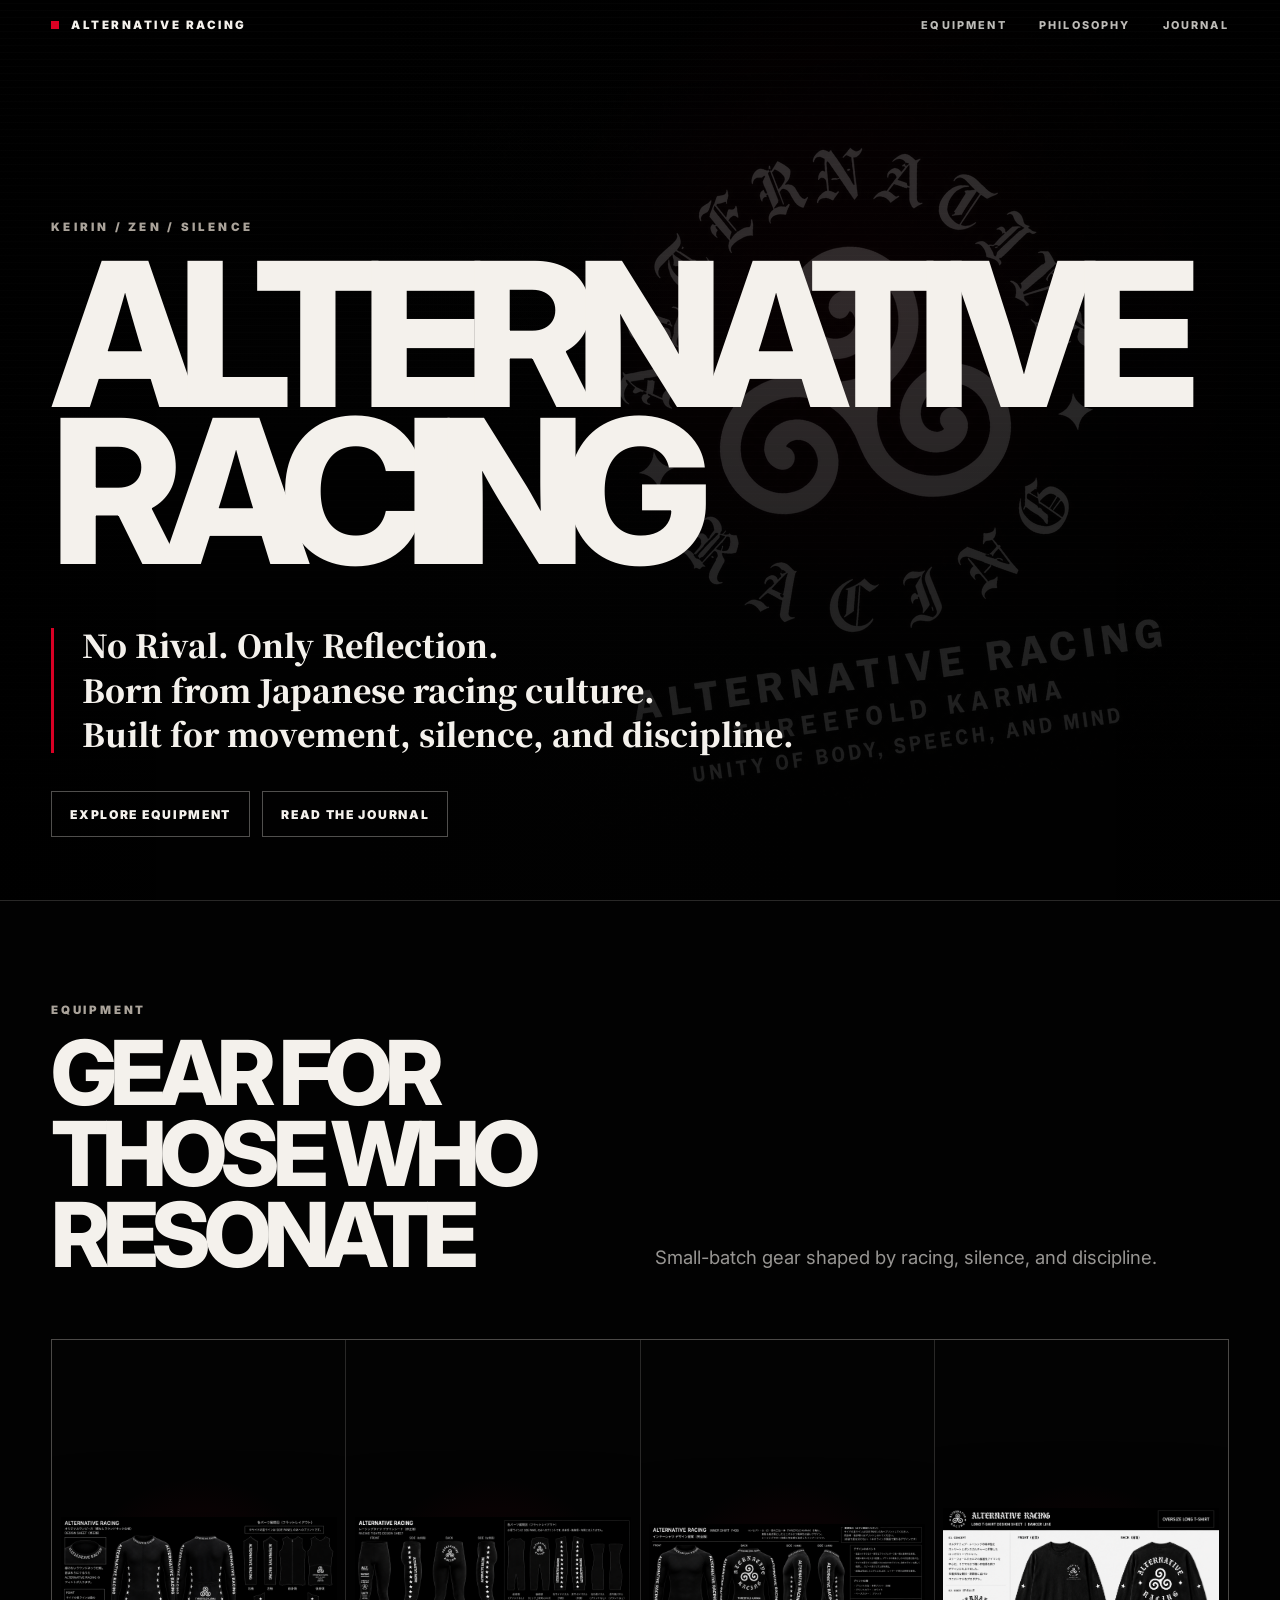
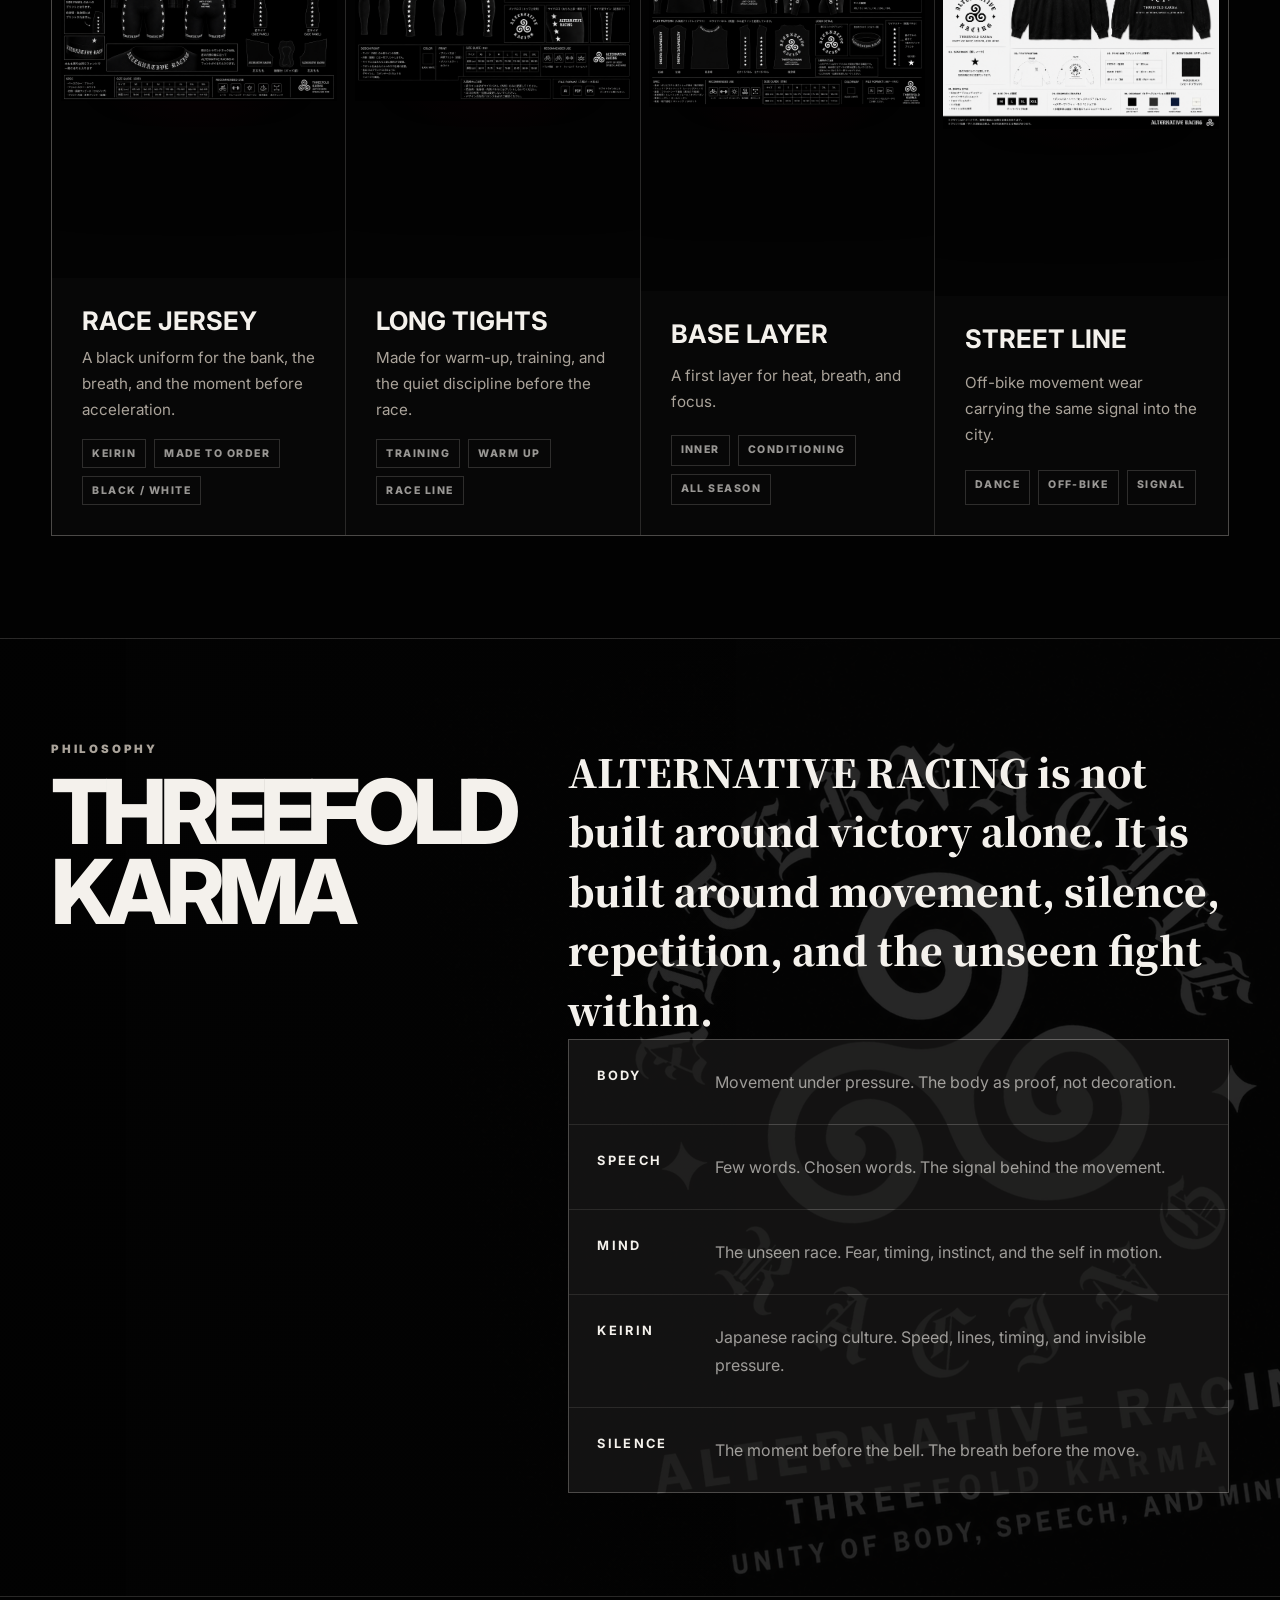
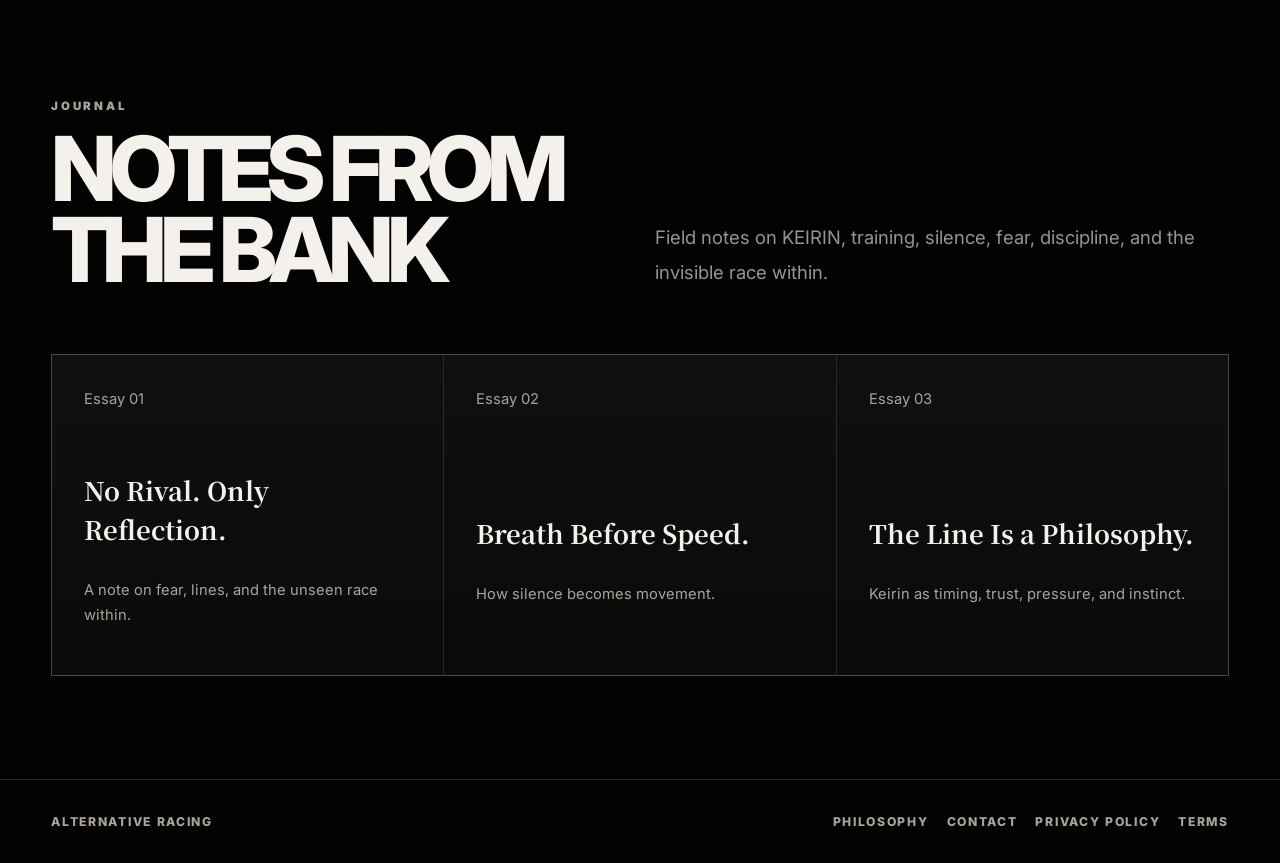
==== commit bd1dffc7: "Build English brand media structure" ====
--- a/index.html
+++ b/index.html
@@ -7,6 +7,12 @@
       name="description"
       content="ALTERNATIVE RACING - Independent racing media shaped by KEIRIN, silence, discipline, and Threefold Karma."
     />
+    <!--
+    Google AdSense placeholder:
+    After approval, insert the async AdSense script here.
+    Example:
+    <script async src="https://pagead2.googlesyndication.com/pagead/js/adsbygoogle.js?client=ca-pub-XXXXXXXXXXXXXXX" crossorigin="anonymous"></script>
+    -->
     <title>ALTERNATIVE RACING</title>
     <link rel="preconnect" href="https://fonts.googleapis.com" />
     <link rel="preconnect" href="https://fonts.gstatic.com" crossorigin />
@@ -519,6 +525,23 @@
         outline: none;
       }
 
+      .ads-wrapper {
+        margin: clamp(32px, 5vw, 64px) 0;
+        padding: clamp(18px, 3vw, 28px);
+        border: 1px dashed var(--line-strong);
+        background: var(--panel);
+        color: var(--muted);
+        font-size: 0.72rem;
+        font-weight: 800;
+        letter-spacing: 0.14em;
+        text-align: center;
+        text-transform: uppercase;
+      }
+
+      .ads-wrapper span {
+        opacity: 0.75;
+      }
+
       @media (max-width: 980px) {
         .section-head,
         .world-grid {
@@ -573,11 +596,11 @@
   </head>
   <body>
     <header class="site-header">
-      <a class="brand-mark" href="#top">Alternative Racing</a>
+      <a class="brand-mark" href="index.html#top">Alternative Racing</a>
       <nav class="site-nav" aria-label="Primary navigation">
-        <a href="#equipment">Equipment</a>
-        <a href="#philosophy">Philosophy</a>
-        <a href="#journal">Journal</a>
+        <a href="index.html#equipment">Equipment</a>
+        <a href="philosophy.html">Philosophy</a>
+        <a href="journal/">Journal</a>
       </nav>
     </header>
 
@@ -593,10 +616,11 @@
           <p class="hero-copy">
             <span>No Rival. Only Reflection.</span>
             <span>Born from Japanese racing culture.</span>
+            <span>Built for movement, silence, and discipline.</span>
           </p>
           <div class="hero-actions">
-            <a class="button" href="#equipment">Equipment</a>
-            <a class="button" href="#philosophy">Philosophy</a>
+            <a class="button" href="index.html#equipment">Explore Equipment</a>
+            <a class="button" href="journal/">Read the Journal</a>
           </div>
         </div>
       </section>
@@ -675,7 +699,7 @@
         </div>
       </section>
 
-      <section class="section world" id="philosophy" aria-label="Philosophy">
+      <section class="section world" id="philosophy-preview" aria-label="Philosophy preview">
         <div class="world-grid">
           <div>
             <p class="eyebrow">Philosophy</p>
@@ -712,29 +736,29 @@
         </div>
       </section>
 
-      <section class="section" id="journal" aria-label="Journal">
+      <section class="section" id="journal-preview" aria-label="Journal preview">
         <div class="section-head">
           <div>
             <p class="eyebrow">Journal</p>
             <h2 class="section-title">Notes from the Bank</h2>
           </div>
           <p class="lead">
-            Essays on racing culture, silence, body, pressure, and the invisible line between fear and movement.
+            Field notes on KEIRIN, training, silence, fear, discipline, and the invisible race within.
           </p>
         </div>
 
         <div class="journal-grid">
-          <a class="journal-card" href="journal.html">
+          <a class="journal-card" href="journal/essay-01.html">
             <p>Essay 01</p>
             <h3>No Rival. Only Reflection.</h3>
             <p>A note on fear, lines, and the unseen race within.</p>
           </a>
-          <a class="journal-card" href="journal.html">
+          <a class="journal-card" href="journal/essay-02.html">
             <p>Essay 02</p>
             <h3>Breath Before Speed.</h3>
             <p>How silence becomes movement.</p>
           </a>
-          <a class="journal-card" href="journal.html">
+          <a class="journal-card" href="journal/essay-03.html">
             <p>Essay 03</p>
             <h3>The Line Is a Philosophy.</h3>
             <p>Keirin as timing, trust, pressure, and instinct.</p>
@@ -750,6 +774,7 @@
         <a href="philosophy.html">PHILOSOPHY</a>
         <a href="contact.html">CONTACT</a>
         <a href="privacy.html">PRIVACY POLICY</a>
+        <a href="terms.html">TERMS</a>
       </nav>
     </footer>
   </body>
